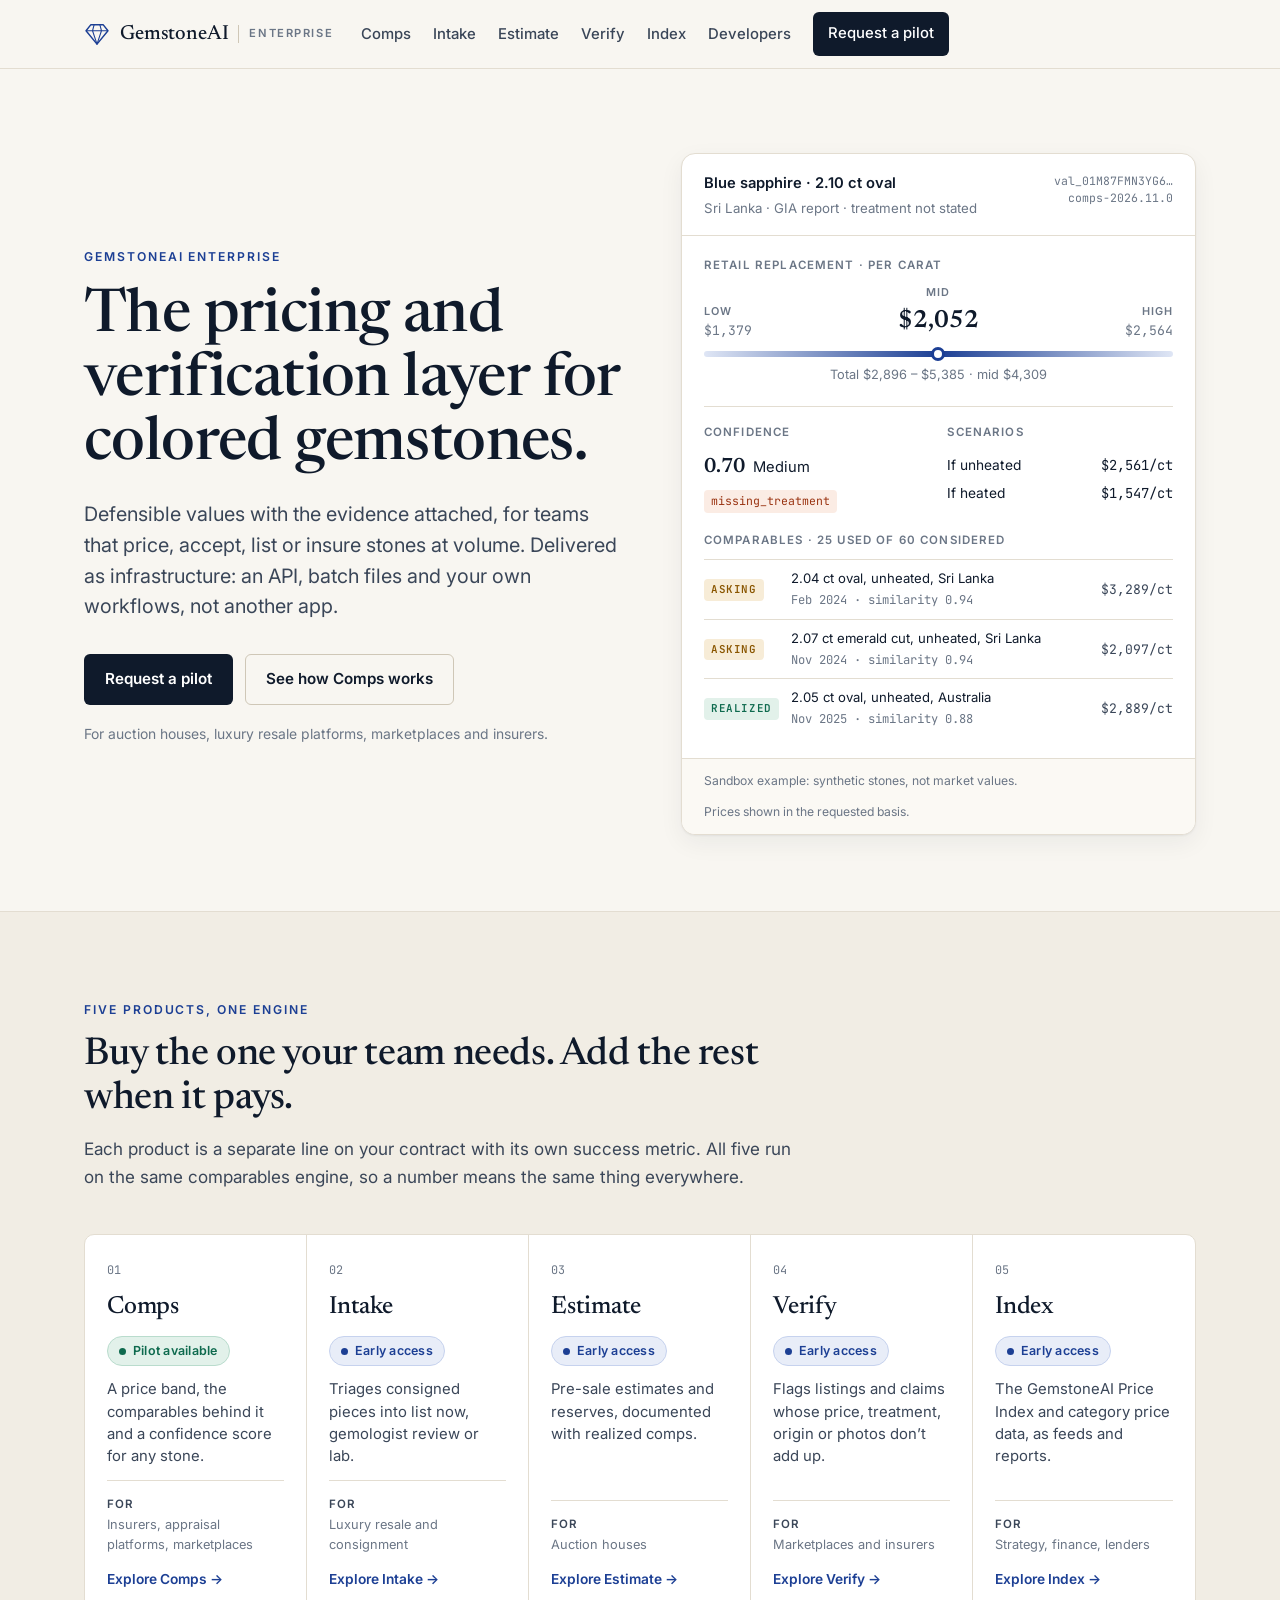
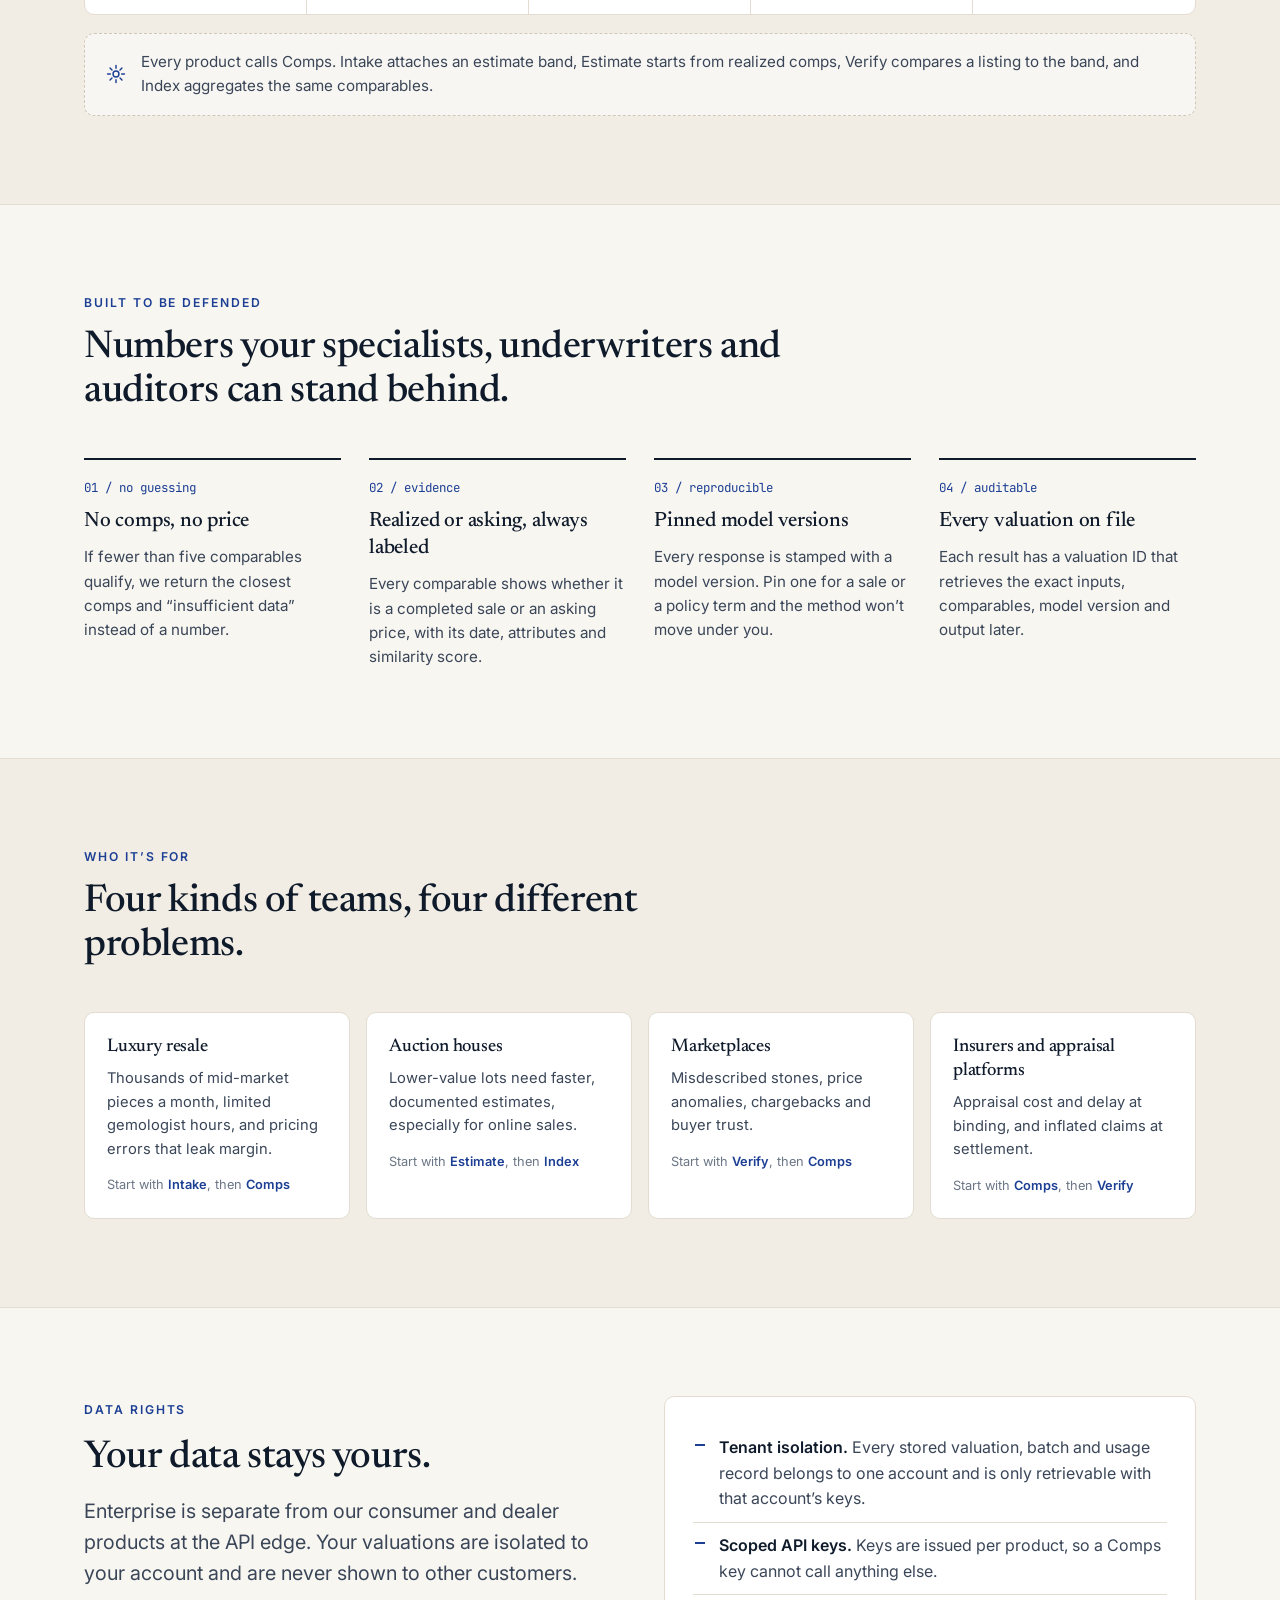
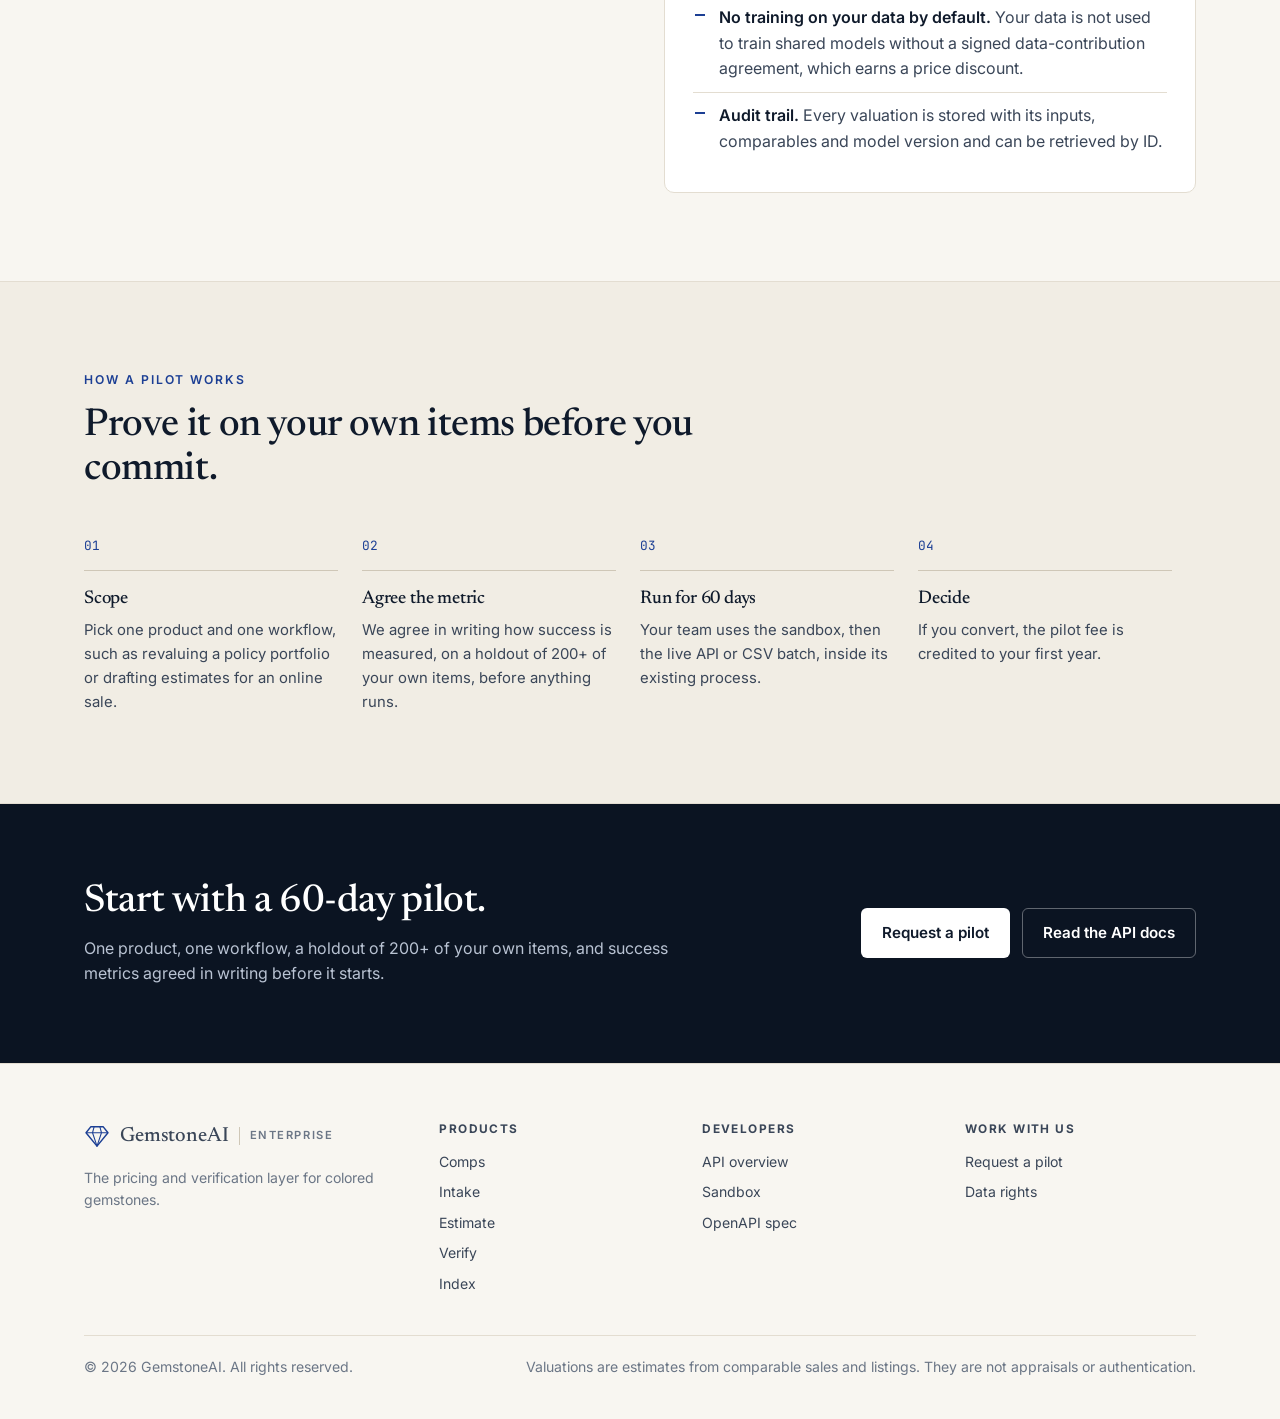
==== website/enterprise/index.html @ e0fe5152 "website: GemstoneAI Enterprise pages for all five products Static pages (no build step): suite overv" ====
<!doctype html>
<html lang="en">
<head>
<meta charset="utf-8">
<meta name="viewport" content="width=device-width, initial-scale=1">
<title>GemstoneAI Enterprise</title>
<meta name="description" content="The pricing and verification layer for colored gemstones: valuation, intake triage, auction estimates, listing risk and price index data for auction houses, resale platforms, marketplaces and insurers.">
<link rel="preconnect" href="https://fonts.googleapis.com">
<link rel="preconnect" href="https://fonts.gstatic.com" crossorigin>
<link href="https://fonts.googleapis.com/css2?family=Inter:wght@400;500;600;700&family=JetBrains+Mono:wght@400;600&family=Newsreader:ital,opsz,wght@0,6..72,400;0,6..72,500;0,6..72,600;1,6..72,400&display=swap" rel="stylesheet">
<link rel="stylesheet" href="assets/styles.css">
</head>
<body>
<a class="skip-link" href="#main">Skip to content</a>
<header class="nav">
  <div class="container nav-inner">
    <a class="brand" href="index.html" aria-label="GemstoneAI Enterprise home"><svg class="brand-mark" viewBox="0 0 32 32" fill="none" aria-hidden="true"><path d="M8.5 4.5h15l6 7.5L16 28.5 2.5 12z" stroke="#1c3f94" stroke-width="1.8" stroke-linejoin="round"/><path d="M2.5 12h27M12.5 4.5 10.5 12 16 28.5 21.5 12l-2-7.5" stroke="#1c3f94" stroke-width="1.3" stroke-linejoin="round"/></svg><span class="brand-name">GemstoneAI</span><span class="brand-sub">Enterprise</span></a>
    <button class="nav-toggle" type="button" aria-expanded="false" aria-controls="nav-links">Menu</button>
    <nav aria-label="Main">
      <ul class="nav-links" id="nav-links">
        <li><a href="comps.html">Comps</a></li>
        <li><a href="intake.html">Intake</a></li>
        <li><a href="estimate.html">Estimate</a></li>
        <li><a href="verify.html">Verify</a></li>
        <li><a href="price-index.html">Index</a></li>
        <li><a href="developers.html">Developers</a></li>
        <li><a class="btn btn-primary btn-small" href="pilot.html">Request a pilot</a></li>
      </ul>
    </nav>
  </div>
</header>
<main id="main">
<section class="hero">
  <div class="container hero-grid">
    <div>
      <span class="eyebrow">GemstoneAI Enterprise</span>
      <h1>The pricing and verification layer for colored gemstones.</h1>
      <p class="lede">Defensible values with the evidence attached, for teams that price, accept, list or insure stones at volume. Delivered as infrastructure: an API, batch files and your own workflows, not another app.</p>
      <div class="hero-actions">
        <a class="btn btn-primary" href="pilot.html">Request a pilot</a>
        <a class="btn btn-secondary" href="comps.html">See how Comps works</a>
      </div>
      <p class="hero-note">For auction houses, luxury resale platforms, marketplaces and insurers.</p>
    </div>
    <figure class="vcard" aria-label="Example Comps valuation">
  <div class="vcard-head">
    <div class="vcard-stone">Blue sapphire &middot; 2.10&nbsp;ct oval<span>Sri Lanka &middot; GIA report &middot; treatment not stated</span></div>
    <div class="vcard-id">val_01M87FMN3YG6&hellip;<br>comps-2026.11.0</div>
  </div>
  <div class="vcard-body">
    <div class="band">
      <div class="vcard-label">Retail replacement &middot; per carat</div>
      <div class="band-values">
        <div><small>Low</small>$1,379</div>
        <div><small>Mid</small>$2,052</div>
        <div><small>High</small>$2,564</div>
      </div>
      <div class="band-track" aria-hidden="true"></div>
      <div class="band-sub">Total $2,896 &ndash; $5,385 &middot; mid $4,309</div>
    </div>
    <div class="vrow">
      <div>
        <div class="vcard-label">Confidence</div>
        <div class="confidence"><b>0.70</b><span>Medium</span></div>
        <span class="reason">missing_treatment</span>
      </div>
      <div>
        <div class="vcard-label">Scenarios</div>
        <div class="scen"><span>If unheated</span><span>$2,561/ct</span></div>
        <div class="scen"><span>If heated</span><span>$1,547/ct</span></div>
      </div>
    </div>
    <div style="margin-top:18px">
      <div class="vcard-label">Comparables &middot; 25 used of 60 considered</div>
      <table class="comps-table">
        <tr><td><span class="tag tag-asking">Asking</span></td><td>2.04&nbsp;ct oval, unheated, Sri Lanka<br><span class="sim">Feb 2024 &middot; similarity 0.94</span></td><td>$3,289/ct</td></tr>
        <tr><td><span class="tag tag-asking">Asking</span></td><td>2.07&nbsp;ct emerald cut, unheated, Sri Lanka<br><span class="sim">Nov 2024 &middot; similarity 0.94</span></td><td>$2,097/ct</td></tr>
        <tr><td><span class="tag tag-realized">Realized</span></td><td>2.05&nbsp;ct oval, unheated, Australia<br><span class="sim">Nov 2025 &middot; similarity 0.88</span></td><td>$2,889/ct</td></tr>
      </table>
    </div>
  </div>
  <figcaption class="vcard-foot"><span>Sandbox example: synthetic stones, not market values.</span><span>Prices shown in the requested basis.</span></figcaption>
</figure>
  </div>
</section>

<section class="section-alt">
  <div class="container">
    <div class="section-head">
      <span class="eyebrow">Five products, one engine</span>
      <h2>Buy the one your team needs. Add the rest when it pays.</h2>
      <p>Each product is a separate line on your contract with its own success metric. All five run on the same comparables engine, so a number means the same thing everywhere.</p>
    </div>
    <div class="products">
      <a class="product" href="comps.html"><span class="num">01</span><h3>Comps</h3><span class="pill pill-live">Pilot available</span><p>A price band, the comparables behind it and a confidence score for any stone.</p><span class="buyer"><strong>For</strong>Insurers, appraisal platforms, marketplaces</span><span class="more">Explore Comps &rarr;</span></a>
      <a class="product" href="intake.html"><span class="num">02</span><h3>Intake</h3><span class="pill pill-early">Early access</span><p>Triages consigned pieces into list now, gemologist review or lab.</p><span class="buyer"><strong>For</strong>Luxury resale and consignment</span><span class="more">Explore Intake &rarr;</span></a>
      <a class="product" href="estimate.html"><span class="num">03</span><h3>Estimate</h3><span class="pill pill-early">Early access</span><p>Pre-sale estimates and reserves, documented with realized comps.</p><span class="buyer"><strong>For</strong>Auction houses</span><span class="more">Explore Estimate &rarr;</span></a>
      <a class="product" href="verify.html"><span class="num">04</span><h3>Verify</h3><span class="pill pill-early">Early access</span><p>Flags listings and claims whose price, treatment, origin or photos don&rsquo;t add up.</p><span class="buyer"><strong>For</strong>Marketplaces and insurers</span><span class="more">Explore Verify &rarr;</span></a>
      <a class="product" href="price-index.html"><span class="num">05</span><h3>Index</h3><span class="pill pill-early">Early access</span><p>The GemstoneAI Price Index and category price data, as feeds and reports.</p><span class="buyer"><strong>For</strong>Strategy, finance, lenders</span><span class="more">Explore Index &rarr;</span></a>
    </div>
    <div class="engine-note"><svg viewBox="0 0 24 24" fill="none" aria-hidden="true"><circle cx="12" cy="12" r="3.2" stroke="currentColor" stroke-width="1.6"/><path d="M12 2.8v3M12 18.2v3M2.8 12h3M18.2 12h3M5.5 5.5l2.1 2.1M16.4 16.4l2.1 2.1M5.5 18.5l2.1-2.1M16.4 7.6l2.1-2.1" stroke="currentColor" stroke-width="1.6" stroke-linecap="round"/></svg><span>Every product calls Comps. Intake attaches an estimate band, Estimate starts from realized comps, Verify compares a listing to the band, and Index aggregates the same comparables.</span></div>
  </div>
</section>

<section>
  <div class="container">
    <div class="section-head">
      <span class="eyebrow">Built to be defended</span>
      <h2>Numbers your specialists, underwriters and auditors can stand behind.</h2>
    </div>
    <div class="principles">
      <div class="principle"><span class="k">01 / no guessing</span><h3>No comps, no price</h3><p>If fewer than five comparables qualify, we return the closest comps and &ldquo;insufficient data&rdquo; instead of a number.</p></div>
      <div class="principle"><span class="k">02 / evidence</span><h3>Realized or asking, always labeled</h3><p>Every comparable shows whether it is a completed sale or an asking price, with its date, attributes and similarity score.</p></div>
      <div class="principle"><span class="k">03 / reproducible</span><h3>Pinned model versions</h3><p>Every response is stamped with a model version. Pin one for a sale or a policy term and the method won&rsquo;t move under you.</p></div>
      <div class="principle"><span class="k">04 / auditable</span><h3>Every valuation on file</h3><p>Each result has a valuation ID that retrieves the exact inputs, comparables, model version and output later.</p></div>
    </div>
  </div>
</section>

<section class="section-alt">
  <div class="container">
    <div class="section-head">
      <span class="eyebrow">Who it&rsquo;s for</span>
      <h2>Four kinds of teams, four different problems.</h2>
    </div>
    <div class="segments">
      <div class="segment"><h3>Luxury resale</h3><p>Thousands of mid-market pieces a month, limited gemologist hours, and pricing errors that leak margin.</p><p class="lead">Start with <a href="intake.html">Intake</a>, then <a href="comps.html">Comps</a></p></div>
      <div class="segment"><h3>Auction houses</h3><p>Lower-value lots need faster, documented estimates, especially for online sales.</p><p class="lead">Start with <a href="estimate.html">Estimate</a>, then <a href="price-index.html">Index</a></p></div>
      <div class="segment"><h3>Marketplaces</h3><p>Misdescribed stones, price anomalies, chargebacks and buyer trust.</p><p class="lead">Start with <a href="verify.html">Verify</a>, then <a href="comps.html">Comps</a></p></div>
      <div class="segment"><h3>Insurers and appraisal platforms</h3><p>Appraisal cost and delay at binding, and inflated claims at settlement.</p><p class="lead">Start with <a href="comps.html">Comps</a>, then <a href="verify.html">Verify</a></p></div>
    </div>
  </div>
</section>

<section id="data-rights">
  <div class="container split">
    <div>
      <span class="eyebrow">Data rights</span>
      <h2 style="margin-top:14px">Your data stays yours.</h2>
      <p class="lede" style="margin-top:16px">Enterprise is separate from our consumer and dealer products at the API edge. Your valuations are isolated to your account and are never shown to other customers.</p>
    </div>
    <div class="panel">
      <ul class="list"><li><strong>Tenant isolation.</strong> Every stored valuation, batch and usage record belongs to one account and is only retrievable with that account&rsquo;s keys.</li><li><strong>Scoped API keys.</strong> Keys are issued per product, so a Comps key cannot call anything else.</li><li><strong>No training on your data by default.</strong> Your data is not used to train shared models without a signed data-contribution agreement, which earns a price discount.</li><li><strong>Audit trail.</strong> Every valuation is stored with its inputs, comparables and model version and can be retrieved by ID.</li></ul>
    </div>
  </div>
</section>

<section class="section-alt">
  <div class="container">
    <div class="section-head">
      <span class="eyebrow">How a pilot works</span>
      <h2>Prove it on your own items before you commit.</h2>
    </div>
    <div class="steps">
      <div class="step"><h3>Scope</h3><p>Pick one product and one workflow, such as revaluing a policy portfolio or drafting estimates for an online sale.</p></div>
      <div class="step"><h3>Agree the metric</h3><p>We agree in writing how success is measured, on a holdout of 200+ of your own items, before anything runs.</p></div>
      <div class="step"><h3>Run for 60 days</h3><p>Your team uses the sandbox, then the live API or CSV batch, inside its existing process.</p></div>
      <div class="step"><h3>Decide</h3><p>If you convert, the pilot fee is credited to your first year.</p></div>
    </div>
  </div>
</section>

<section class="cta-band">
  <div class="container cta-inner">
    <div>
      <h2>Start with a 60-day pilot.</h2>
      <p>One product, one workflow, a holdout of 200+ of your own items, and success metrics agreed in writing before it starts.</p>
    </div>
    <div class="cta-actions">
      <a class="btn btn-light" href="pilot.html">Request a pilot</a>
      <a class="btn btn-ghost-light" href="developers.html">Read the API docs</a>
    </div>
  </div>
</section>
</main>
<footer class="footer">
  <div class="container">
    <div class="footer-grid">
      <div>
        <a class="brand" href="index.html"><svg class="brand-mark" viewBox="0 0 32 32" fill="none" aria-hidden="true"><path d="M8.5 4.5h15l6 7.5L16 28.5 2.5 12z" stroke="#1c3f94" stroke-width="1.8" stroke-linejoin="round"/><path d="M2.5 12h27M12.5 4.5 10.5 12 16 28.5 21.5 12l-2-7.5" stroke="#1c3f94" stroke-width="1.3" stroke-linejoin="round"/></svg><span class="brand-name">GemstoneAI</span><span class="brand-sub">Enterprise</span></a>
        <p style="margin-top:14px;max-width:320px">The pricing and verification layer for colored gemstones.</p>
      </div>
      <div>
        <h4>Products</h4>
        <ul>
          <li><a href="comps.html">Comps</a></li>
          <li><a href="intake.html">Intake</a></li>
          <li><a href="estimate.html">Estimate</a></li>
          <li><a href="verify.html">Verify</a></li>
          <li><a href="price-index.html">Index</a></li>
        </ul>
      </div>
      <div>
        <h4>Developers</h4>
        <ul>
          <li><a href="developers.html">API overview</a></li>
          <li><a href="developers.html#sandbox">Sandbox</a></li>
          <li><a href="openapi.json">OpenAPI spec</a></li>
        </ul>
      </div>
      <div>
        <h4>Work with us</h4>
        <ul>
          <li><a href="pilot.html">Request a pilot</a></li>
          <li><a href="index.html#data-rights">Data rights</a></li>
        </ul>
      </div>
    </div>
    <div class="footer-base">
      <span>&copy; 2026 GemstoneAI. All rights reserved.</span>
      <span>Valuations are estimates from comparable sales and listings. They are not appraisals or authentication.</span>
    </div>
  </div>
</footer>
<script src="assets/site.js"></script>
</body>
</html>
---- website/enterprise/assets/styles.css ----
/* GemstoneAI Enterprise — site styles */

:root {
  --ink: #0f1a2b;
  --ink-2: #3a4658;
  --ink-3: #6b7686;
  --paper: #f8f6f1;
  --paper-2: #f1ede4;
  --card: #ffffff;
  --line: #e3ddd1;
  --line-strong: #cfc7b7;
  --accent: #1c3f94;
  --accent-hover: #2a52b8;
  --accent-soft: #e8edf8;
  --realized: #0e6a4e;
  --realized-bg: #e2f1ea;
  --asking: #8a5600;
  --asking-bg: #f7ecd7;
  --warn: #9a3412;
  --night: #0b1422;
  --night-2: #152238;
  --radius: 10px;
  --radius-sm: 6px;
  --shadow: 0 1px 2px rgba(15, 26, 43, 0.05), 0 8px 24px rgba(15, 26, 43, 0.06);
  --serif: "Newsreader", "Iowan Old Style", Georgia, serif;
  --sans: "Inter", system-ui, -apple-system, "Segoe UI", sans-serif;
  --mono: "JetBrains Mono", ui-monospace, "SFMono-Regular", Menlo, monospace;
  --container: 1160px;
  --gutter: 24px;
}

*, *::before, *::after { box-sizing: border-box; }

html { -webkit-text-size-adjust: 100%; scroll-behavior: smooth; }

body {
  margin: 0;
  background: var(--paper);
  color: var(--ink);
  font-family: var(--sans);
  font-size: 16px;
  line-height: 1.6;
  -webkit-font-smoothing: antialiased;
}

img, svg { max-width: 100%; display: block; }
a { color: var(--accent); text-decoration: none; }
a:hover { color: var(--accent-hover); }
:focus-visible { outline: 2px solid var(--accent); outline-offset: 3px; border-radius: 4px; }

h1, h2, h3 { font-family: var(--serif); font-weight: 500; letter-spacing: -0.01em; margin: 0; color: var(--ink); }
h1 { font-size: clamp(2.3rem, 5vw, 3.75rem); line-height: 1.06; }
h2 { font-size: clamp(1.7rem, 3.2vw, 2.4rem); line-height: 1.15; }
h3 { font-size: 1.3rem; line-height: 1.3; }
p { margin: 0; }

.container { max-width: var(--container); margin: 0 auto; padding: 0 var(--gutter); }

.skip-link { position: absolute; left: -999px; top: 8px; background: var(--card); padding: 8px 12px; z-index: 100; }
.skip-link:focus { left: 8px; }

/* ── Nav ─────────────────────────────────────────────────────────────── */

.nav { position: sticky; top: 0; z-index: 50; background: rgba(248, 246, 241, 0.92); backdrop-filter: saturate(140%) blur(10px); border-bottom: 1px solid var(--line); }
.nav-inner { display: flex; align-items: center; gap: 28px; height: 68px; }
.brand { display: flex; align-items: center; gap: 10px; color: var(--ink); font-weight: 600; letter-spacing: -0.01em; white-space: nowrap; }
.brand:hover { color: var(--ink); }
.brand-mark { width: 26px; height: 26px; }
.brand-name { font-family: var(--serif); font-size: 1.28rem; font-weight: 500; }
.brand-sub { font-family: var(--sans); font-size: 0.7rem; font-weight: 600; letter-spacing: 0.14em; text-transform: uppercase; color: var(--ink-3); border-left: 1px solid var(--line-strong); padding-left: 10px; }
.nav-links { display: flex; align-items: center; gap: 22px; margin-left: auto; list-style: none; padding: 0; margin-top: 0; margin-bottom: 0; }
.nav-links a { color: var(--ink-2); font-size: 0.93rem; font-weight: 500; }
.nav-links a:hover, .nav-links a[aria-current="page"] { color: var(--ink); }
.nav-links a[aria-current="page"] { box-shadow: inset 0 -2px 0 var(--accent); padding-bottom: 4px; }
.nav-links a.btn-primary, .nav-links a.btn-primary:hover { color: #fff; }
.nav-toggle { display: none; margin-left: auto; background: none; border: 1px solid var(--line-strong); border-radius: var(--radius-sm); padding: 8px 10px; color: var(--ink); font: inherit; font-size: 0.9rem; cursor: pointer; }

/* ── Buttons, pills ──────────────────────────────────────────────────── */

.btn { display: inline-flex; align-items: center; justify-content: center; gap: 8px; padding: 12px 20px; border-radius: var(--radius-sm); font-weight: 600; font-size: 0.95rem; border: 1px solid transparent; transition: background 0.15s, border-color 0.15s, color 0.15s; white-space: nowrap; cursor: pointer; font-family: var(--sans); }
.btn-primary { background: var(--ink); color: #fff; }
.btn-primary:hover { background: var(--accent); color: #fff; }
.btn-secondary { background: transparent; color: var(--ink); border-color: var(--line-strong); }
.btn-secondary:hover { border-color: var(--ink); color: var(--ink); }
.btn-small { padding: 9px 14px; font-size: 0.88rem; }
.btn-light { background: #fff; color: var(--ink); }
.btn-light:hover { background: var(--accent-soft); color: var(--ink); }
.btn-ghost-light { color: #fff; border-color: rgba(255,255,255,0.35); background: transparent; }
.btn-ghost-light:hover { border-color: #fff; color: #fff; }

.eyebrow { font-size: 0.76rem; font-weight: 600; letter-spacing: 0.16em; text-transform: uppercase; color: var(--accent); }
.eyebrow .num { color: var(--ink-3); margin-right: 8px; }

.pill { display: inline-flex; align-items: center; gap: 7px; padding: 4px 11px; border-radius: 999px; font-size: 0.78rem; font-weight: 600; letter-spacing: 0.02em; border: 1px solid var(--line-strong); color: var(--ink-2); background: var(--card); }
.pill::before { content: ""; width: 7px; height: 7px; border-radius: 50%; background: var(--ink-3); }
.pill-live { color: var(--realized); border-color: #b9dccd; background: var(--realized-bg); }
.pill-live::before { background: var(--realized); }
.pill-early { color: var(--accent); border-color: #c6d2ee; background: var(--accent-soft); }
.pill-early::before { background: var(--accent); }

.tag { display: inline-block; font-family: var(--mono); font-size: 0.68rem; font-weight: 600; letter-spacing: 0.06em; text-transform: uppercase; padding: 2px 7px; border-radius: 4px; }
.tag-realized { color: var(--realized); background: var(--realized-bg); }
.tag-asking { color: var(--asking); background: var(--asking-bg); }

/* ── Sections ────────────────────────────────────────────────────────── */

section { padding: 88px 0; }
.section-tight { padding: 64px 0; }
.section-alt { background: var(--paper-2); border-top: 1px solid var(--line); border-bottom: 1px solid var(--line); }
.section-head { max-width: 720px; margin-bottom: 44px; }
.section-head .eyebrow { margin-bottom: 14px; display: block; }
.section-head p { margin-top: 14px; color: var(--ink-2); font-size: 1.07rem; }

.lede { font-size: clamp(1.08rem, 1.6vw, 1.24rem); color: var(--ink-2); line-height: 1.55; }

/* ── Hero ────────────────────────────────────────────────────────────── */

.hero { padding: 84px 0 76px; }
.hero-grid { display: grid; grid-template-columns: minmax(0, 1.05fr) minmax(0, 1fr); gap: 56px; align-items: center; }
.hero h1 { margin: 18px 0 22px; }
.hero .lede { max-width: 560px; }
.hero-actions { display: flex; flex-wrap: wrap; gap: 12px; margin-top: 32px; }
.hero-note { margin-top: 18px; font-size: 0.87rem; color: var(--ink-3); }
.hero-product { padding: 72px 0 56px; border-bottom: 1px solid var(--line); }
.hero-product .meta { display: flex; flex-wrap: wrap; align-items: center; gap: 14px; }
.hero-product h1 { max-width: 880px; font-size: clamp(2.1rem, 4.4vw, 3.3rem); }
.hero-product .lede { max-width: 720px; }

/* ── Product grid ────────────────────────────────────────────────────── */

.products { display: grid; grid-template-columns: repeat(5, minmax(0, 1fr)); gap: 0; border: 1px solid var(--line); border-radius: var(--radius); background: var(--card); overflow: hidden; }
.product { display: flex; flex-direction: column; gap: 12px; padding: 26px 22px 24px; border-right: 1px solid var(--line); color: var(--ink); transition: background 0.15s; min-width: 0; }
.product:last-child { border-right: 0; }
.product:hover { background: #fcfbf8; color: var(--ink); }
.product .num { font-family: var(--mono); font-size: 0.74rem; color: var(--ink-3); }
.product h3 { font-size: 1.55rem; }
.product .pill { align-self: flex-start; }
.product p { color: var(--ink-2); font-size: 0.93rem; line-height: 1.5; }
.product .buyer { margin-top: auto; padding-top: 14px; border-top: 1px solid var(--line); font-size: 0.8rem; color: var(--ink-3); }
.product .buyer strong { display: block; color: var(--ink-2); font-weight: 600; margin-bottom: 2px; font-size: 0.72rem; letter-spacing: 0.08em; text-transform: uppercase; }
.product .more { font-size: 0.86rem; font-weight: 600; color: var(--accent); }

.engine-note { display: flex; align-items: center; gap: 14px; margin-top: 18px; padding: 16px 20px; border: 1px dashed var(--line-strong); border-radius: var(--radius); color: var(--ink-2); font-size: 0.95rem; background: rgba(255,255,255,0.5); }
.engine-note svg { flex: none; width: 22px; height: 22px; color: var(--accent); }

/* ── Principles ──────────────────────────────────────────────────────── */

.principles { display: grid; grid-template-columns: repeat(4, minmax(0, 1fr)); gap: 28px; }
.principle { border-top: 2px solid var(--ink); padding-top: 18px; }
.principle .k { font-family: var(--mono); font-size: 0.78rem; color: var(--accent); margin-bottom: 10px; display: block; }
.principle h3 { margin-bottom: 10px; }
.principle p { color: var(--ink-2); font-size: 0.95rem; }

/* ── Valuation card (sample output) ──────────────────────────────────── */

.vcard { margin: 0; background: var(--card); border: 1px solid var(--line); border-radius: 14px; box-shadow: var(--shadow); overflow: hidden; font-size: 0.92rem; }
.vcard-head { display: flex; justify-content: space-between; align-items: flex-start; gap: 16px; padding: 18px 22px 16px; border-bottom: 1px solid var(--line); }
.vcard-stone { font-weight: 600; }
.vcard-stone span { display: block; font-weight: 400; color: var(--ink-3); font-size: 0.83rem; margin-top: 2px; }
.vcard-id { font-family: var(--mono); font-size: 0.72rem; color: var(--ink-3); text-align: right; line-height: 1.5; }
.vcard-body { padding: 20px 22px; }
.vcard-label { font-size: 0.72rem; font-weight: 600; letter-spacing: 0.1em; text-transform: uppercase; color: var(--ink-3); margin-bottom: 10px; }
.band { margin-bottom: 20px; }
.band-values { display: grid; grid-template-columns: repeat(3, 1fr); align-items: end; }
.band-values div { font-family: var(--mono); font-size: 0.82rem; color: var(--ink-3); }
.band-values div:nth-child(2) { text-align: center; color: var(--ink); font-size: 1.55rem; font-weight: 600; font-family: var(--serif); }
.band-values div:nth-child(3) { text-align: right; }
.band-values small { display: block; font-family: var(--sans); font-size: 0.68rem; letter-spacing: 0.1em; text-transform: uppercase; color: var(--ink-3); font-weight: 600; }
.band-track { position: relative; height: 6px; border-radius: 3px; background: linear-gradient(90deg, #dfe6f5, var(--accent) 50%, #dfe6f5); margin-top: 10px; }
.band-track::after { content: ""; position: absolute; left: 50%; top: 50%; width: 14px; height: 14px; border-radius: 50%; background: #fff; border: 3px solid var(--accent); transform: translate(-50%, -50%); }
.band-sub { margin-top: 8px; font-size: 0.8rem; color: var(--ink-3); text-align: center; }
.vrow { display: grid; grid-template-columns: 1fr 1fr; gap: 18px; padding-top: 16px; border-top: 1px solid var(--line); }
.confidence { display: flex; align-items: baseline; gap: 8px; }
.confidence b { font-family: var(--serif); font-size: 1.3rem; font-weight: 600; }
.reason { display: inline-block; margin-top: 6px; font-family: var(--mono); font-size: 0.72rem; color: var(--warn); background: #fbece4; padding: 2px 7px; border-radius: 4px; }
.scen { display: flex; justify-content: space-between; font-size: 0.86rem; padding: 3px 0; }
.scen span:last-child { font-family: var(--mono); }
.comps-table { width: 100%; border-collapse: collapse; margin-top: 4px; font-size: 0.82rem; }
.comps-table td { padding: 8px 0; border-top: 1px solid var(--line); vertical-align: middle; }
.comps-table td:first-child { width: 1%; padding-right: 12px; }
.comps-table td:last-child { text-align: right; font-family: var(--mono); color: var(--ink-2); }
.comps-table .sim { font-family: var(--mono); color: var(--ink-3); font-size: 0.76rem; }
.vcard-foot { padding: 12px 22px; background: #fbf9f4; border-top: 1px solid var(--line); font-size: 0.76rem; color: var(--ink-3); display: flex; justify-content: space-between; gap: 12px; flex-wrap: wrap; }

/* ── Content layouts ─────────────────────────────────────────────────── */

.split { display: grid; grid-template-columns: repeat(2, minmax(0, 1fr)); gap: 48px; }
.split-3 { display: grid; grid-template-columns: repeat(3, minmax(0, 1fr)); gap: 32px; }
.panel { background: var(--card); border: 1px solid var(--line); border-radius: var(--radius); padding: 28px; }
.panel h3 { margin-bottom: 14px; }
.panel .eyebrow { display: block; margin-bottom: 10px; }

.list { list-style: none; padding: 0; margin: 0; }
.list li { position: relative; padding: 10px 0 10px 26px; border-top: 1px solid var(--line); color: var(--ink-2); }
.list li:first-child { border-top: 0; }
.list li::before { content: ""; position: absolute; left: 2px; top: 19px; width: 10px; height: 2px; background: var(--accent); }
.list li strong { color: var(--ink); font-weight: 600; }

.quote { font-family: var(--serif); font-size: clamp(1.45rem, 2.8vw, 2.05rem); line-height: 1.3; font-style: italic; color: var(--ink); max-width: 900px; padding-left: 26px; border-left: 3px solid var(--accent); }
.quote-label { display: block; margin-bottom: 14px; font-family: var(--sans); font-style: normal; }

.route-grid { display: grid; grid-template-columns: repeat(4, minmax(0, 1fr)); gap: 14px; }
.route { border: 1px solid var(--line); border-radius: var(--radius); padding: 18px; background: var(--card); }
.route b { display: block; font-family: var(--serif); font-size: 1.35rem; font-weight: 500; margin-bottom: 6px; }
.route p { font-size: 0.9rem; color: var(--ink-2); }

.metric { display: grid; grid-template-columns: 200px 1fr; gap: 32px; align-items: start; padding: 32px; border-radius: var(--radius); background: var(--card); border: 1px solid var(--line); }
.metric .eyebrow { padding-top: 6px; }
.metric p { font-family: var(--serif); font-size: 1.35rem; line-height: 1.4; }

.steps { display: grid; grid-template-columns: repeat(4, minmax(0, 1fr)); gap: 0; counter-reset: step; }
.step { padding: 0 24px 0 0; position: relative; }
.step::before { counter-increment: step; content: counter(step, decimal-leading-zero); font-family: var(--mono); font-size: 0.8rem; color: var(--accent); display: block; padding-bottom: 14px; margin-bottom: 16px; border-bottom: 1px solid var(--line-strong); }
.step h3 { font-size: 1.15rem; margin-bottom: 8px; }
.step p { font-size: 0.93rem; color: var(--ink-2); }

.segments { display: grid; grid-template-columns: repeat(4, minmax(0, 1fr)); gap: 16px; }
.segment { padding: 22px; border-radius: var(--radius); background: var(--card); border: 1px solid var(--line); }
.segment h3 { font-size: 1.15rem; margin-bottom: 8px; }
.segment p { font-size: 0.92rem; color: var(--ink-2); }
.segment .lead { margin-top: 14px; font-size: 0.8rem; color: var(--ink-3); }
.segment .lead a { font-weight: 600; }

/* ── Code ────────────────────────────────────────────────────────────── */

.code { background: var(--night); color: #d6deeb; border-radius: var(--radius); padding: 20px 22px; overflow-x: auto; font-family: var(--mono); font-size: 0.8rem; line-height: 1.65; margin: 0; }
.code .c { color: #7f8ea3; }
.code .k { color: #9ec1ff; }
.code .s { color: #b5e4a7; }
.code .n { color: #f6c177; }
.code-label { display: flex; justify-content: space-between; font-family: var(--mono); font-size: 0.74rem; color: var(--ink-3); margin-bottom: 8px; }

.table { width: 100%; border-collapse: collapse; background: var(--card); border: 1px solid var(--line); border-radius: var(--radius); overflow: hidden; font-size: 0.92rem; }
.table th, .table td { text-align: left; padding: 13px 16px; border-top: 1px solid var(--line); vertical-align: top; }
.table th { border-top: 0; font-size: 0.74rem; letter-spacing: 0.08em; text-transform: uppercase; color: var(--ink-3); font-weight: 600; background: #fbf9f4; }
.table code { font-family: var(--mono); font-size: 0.82rem; color: var(--ink); }
.table-wrap { overflow-x: auto; }
.nowrap { white-space: nowrap; }
p code, li code { overflow-wrap: anywhere; }
.method { font-family: var(--mono); font-size: 0.72rem; font-weight: 700; padding: 2px 6px; border-radius: 4px; margin-right: 6px; }
.method-post { color: var(--realized); background: var(--realized-bg); }
.method-get { color: var(--accent); background: var(--accent-soft); }

/* ── CTA band ────────────────────────────────────────────────────────── */

.cta-band { background: var(--night); color: #fff; padding: 76px 0; }
.cta-inner { display: flex; justify-content: space-between; align-items: center; gap: 40px; flex-wrap: wrap; }
.cta-band h2 { color: #fff; max-width: 620px; }
.cta-band p { color: #b9c3d3; margin-top: 12px; max-width: 600px; }
.cta-actions { display: flex; gap: 12px; flex-wrap: wrap; }

/* ── Form ────────────────────────────────────────────────────────────── */

.form { display: grid; grid-template-columns: repeat(2, minmax(0, 1fr)); gap: 18px; }
.field { display: flex; flex-direction: column; gap: 7px; }
.field-full { grid-column: 1 / -1; }
.field label, .field legend { font-size: 0.86rem; font-weight: 600; color: var(--ink); }
.field input, .field select, .field textarea { font: inherit; font-size: 0.95rem; padding: 11px 13px; border: 1px solid var(--line-strong); border-radius: var(--radius-sm); background: var(--card); color: var(--ink); width: 100%; }
.field textarea { min-height: 120px; resize: vertical; }
.field input:focus, .field select:focus, .field textarea:focus { outline: 2px solid var(--accent); outline-offset: 0; border-color: var(--accent); }
.checks { display: flex; flex-direction: row; flex-wrap: wrap; gap: 10px; border: 0; padding: 0; margin: 0; min-width: 0; }
.checks legend { width: 100%; padding: 0; }
.checks legend { margin-bottom: 8px; }
.check { display: inline-flex; align-items: center; gap: 8px; padding: 8px 12px; border: 1px solid var(--line-strong); border-radius: 999px; font-size: 0.9rem; background: var(--card); cursor: pointer; }
.field .check input { width: auto; padding: 0; border: 0; margin: 0; accent-color: var(--accent); }
.form-note { font-size: 0.84rem; color: var(--ink-3); }
.form-status { grid-column: 1 / -1; padding: 14px 16px; border-radius: var(--radius-sm); background: var(--realized-bg); color: var(--realized); font-size: 0.92rem; display: none; }
.form-status.show { display: block; }

/* ── Footer ──────────────────────────────────────────────────────────── */

.footer { padding: 56px 0 40px; border-top: 1px solid var(--line); font-size: 0.88rem; color: var(--ink-3); }
.footer-grid { display: grid; grid-template-columns: 1.4fr repeat(3, 1fr); gap: 32px; }
.footer h4 { margin: 0 0 12px; font-size: 0.74rem; letter-spacing: 0.12em; text-transform: uppercase; color: var(--ink-2); }
.footer ul { list-style: none; padding: 0; margin: 0; display: grid; gap: 8px; }
.footer a { color: var(--ink-2); }
.footer a:hover { color: var(--ink); }
.footer-base { margin-top: 40px; padding-top: 20px; border-top: 1px solid var(--line); display: flex; justify-content: space-between; gap: 16px; flex-wrap: wrap; }

/* ── Responsive ──────────────────────────────────────────────────────── */

@media (max-width: 1080px) {
  .products { grid-template-columns: repeat(3, minmax(0, 1fr)); }
  .product { border-bottom: 1px solid var(--line); }
  .product:nth-child(3) { border-right: 0; }
  .product:nth-child(n+4) { border-bottom: 0; }
  .principles, .segments, .steps { grid-template-columns: repeat(2, minmax(0, 1fr)); row-gap: 36px; }
  .route-grid { grid-template-columns: repeat(2, minmax(0, 1fr)); }
}

@media (max-width: 900px) {
  .nav-toggle { display: inline-block; }
  .nav-links { display: none; position: absolute; top: 68px; left: 0; right: 0; flex-direction: column; align-items: stretch; gap: 0; background: var(--paper); border-bottom: 1px solid var(--line); padding: 8px var(--gutter) 16px; }
  .nav-links.open { display: flex; }
  .nav-links li a { display: block; padding: 12px 0; border-top: 1px solid var(--line); }
  .nav-links li:first-child a { border-top: 0; }
  .nav-links a[aria-current="page"] { box-shadow: none; color: var(--accent); }
  .nav-links li a.btn { display: flex; justify-content: center; margin-top: 10px; width: 100%; padding: 12px 16px; border-top: 0; }
  .hero-grid, .split { grid-template-columns: minmax(0, 1fr); gap: 40px; }
  .split-3 { grid-template-columns: minmax(0, 1fr); }
  .footer-grid { grid-template-columns: 1fr 1fr; }
  .metric { grid-template-columns: minmax(0, 1fr); gap: 12px; }
}

@media (max-width: 640px) {
  :root { --gutter: 16px; }
  section { padding: 64px 0; }
  .hero { padding: 52px 0 56px; }
  .brand-sub { display: none; }
  .products { grid-template-columns: minmax(0, 1fr); }
  .product, .product:nth-child(3) { border-right: 0; border-bottom: 1px solid var(--line); }
  .product:last-child { border-bottom: 0; }
  .principles, .segments, .steps, .route-grid { grid-template-columns: minmax(0, 1fr); }
  .form { grid-template-columns: minmax(0, 1fr); }
  .vrow { grid-template-columns: minmax(0, 1fr); }
  .vcard-head { flex-direction: column; gap: 6px; }
  .vcard-id { text-align: left; }
  .vcard-head, .vcard-body, .vcard-foot { padding-left: 18px; padding-right: 18px; }
  .footer-grid { grid-template-columns: minmax(0, 1fr); }
  .hero-actions .btn, .cta-actions .btn { width: 100%; }
  .metric { padding: 24px; }
  .table .nowrap { white-space: normal; }
  .table code { word-break: break-all; }
  .table th, .table td { padding: 11px 12px; }
}

@media (prefers-reduced-motion: reduce) {
  html { scroll-behavior: auto; }
  * { transition: none !important; }
}
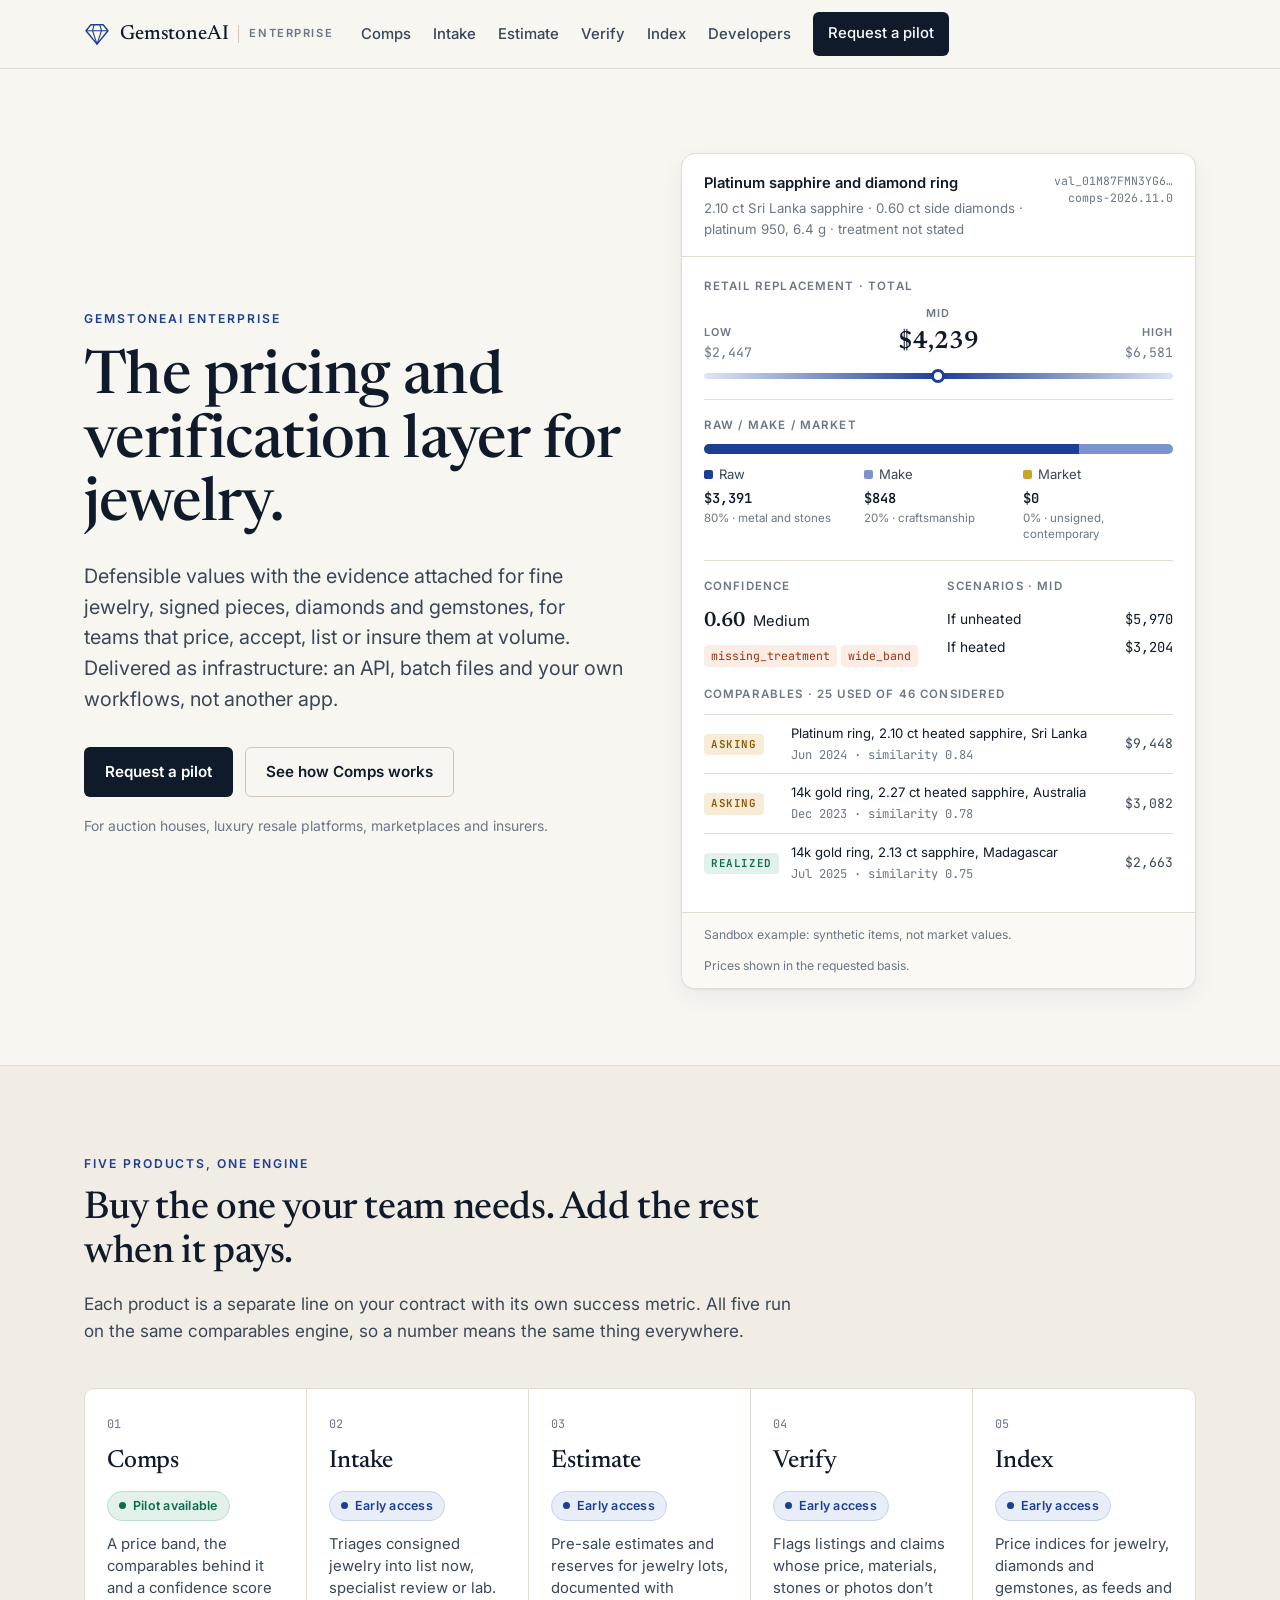
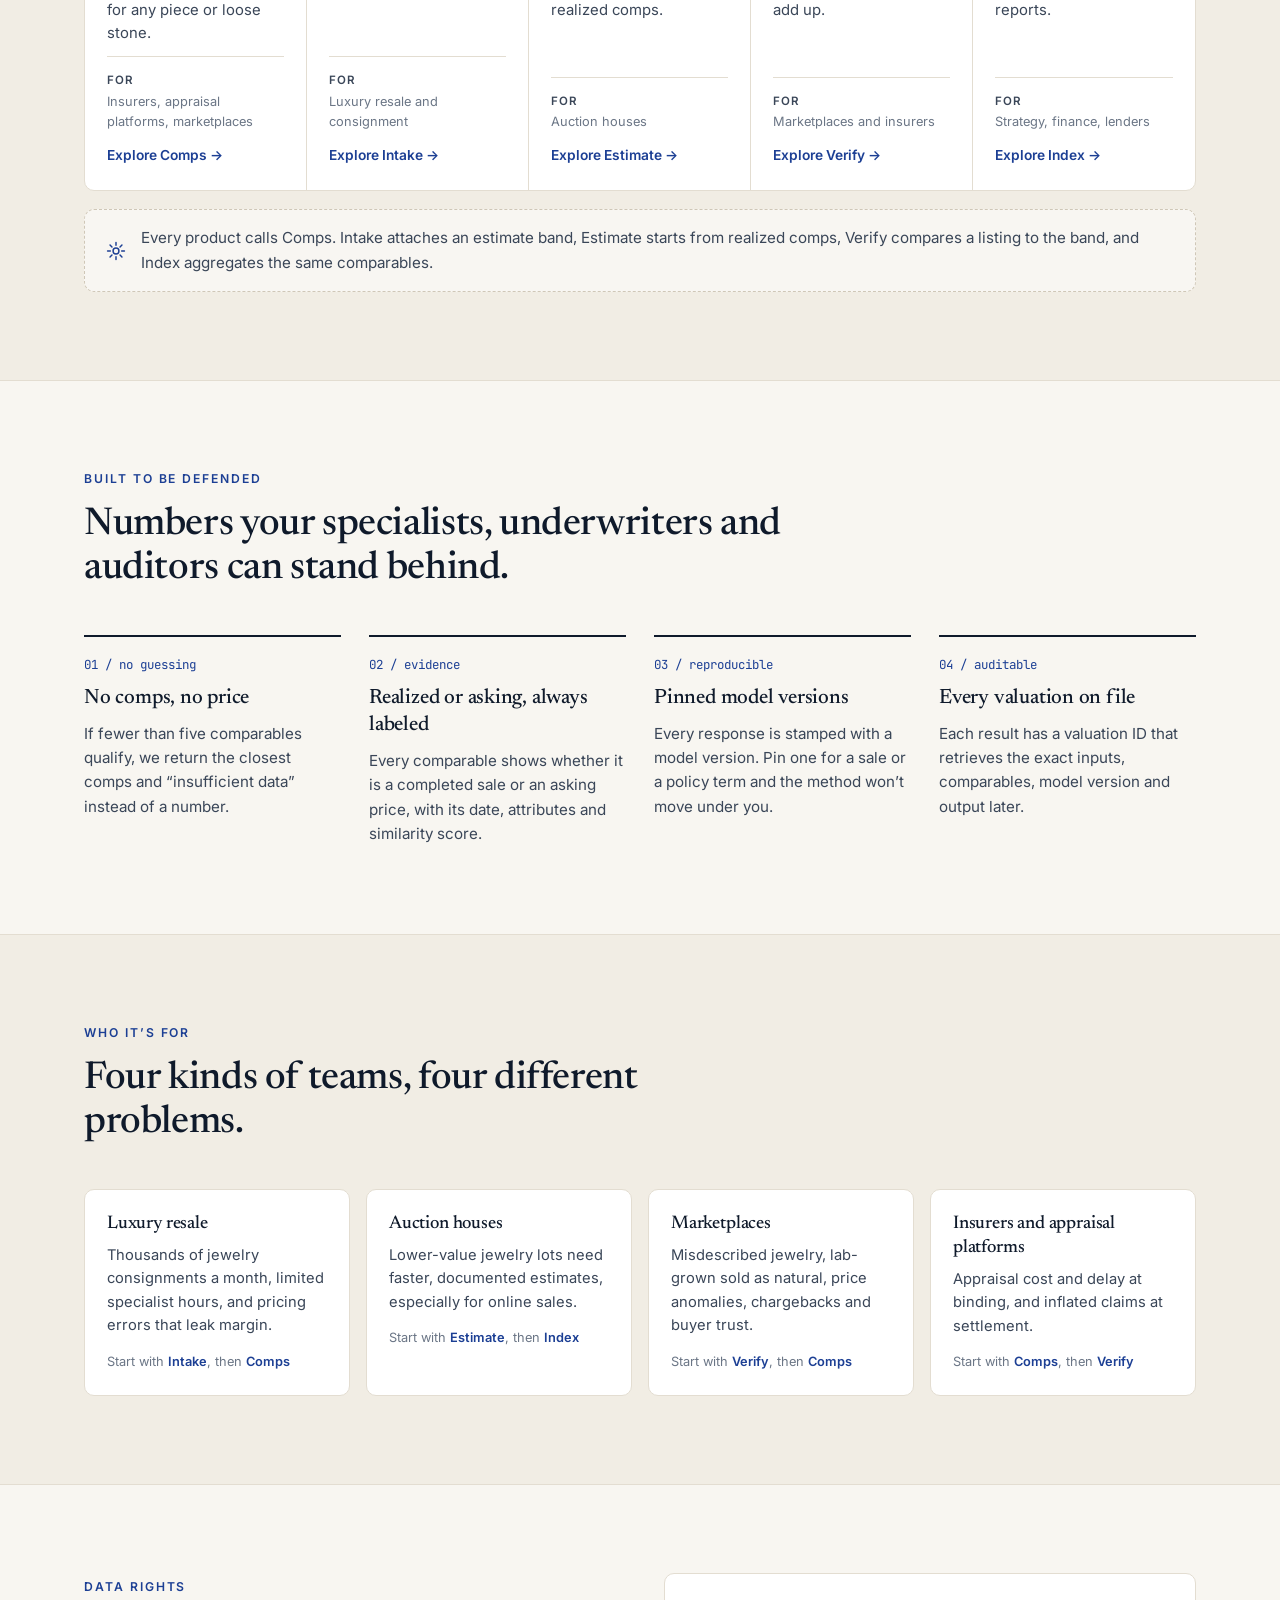
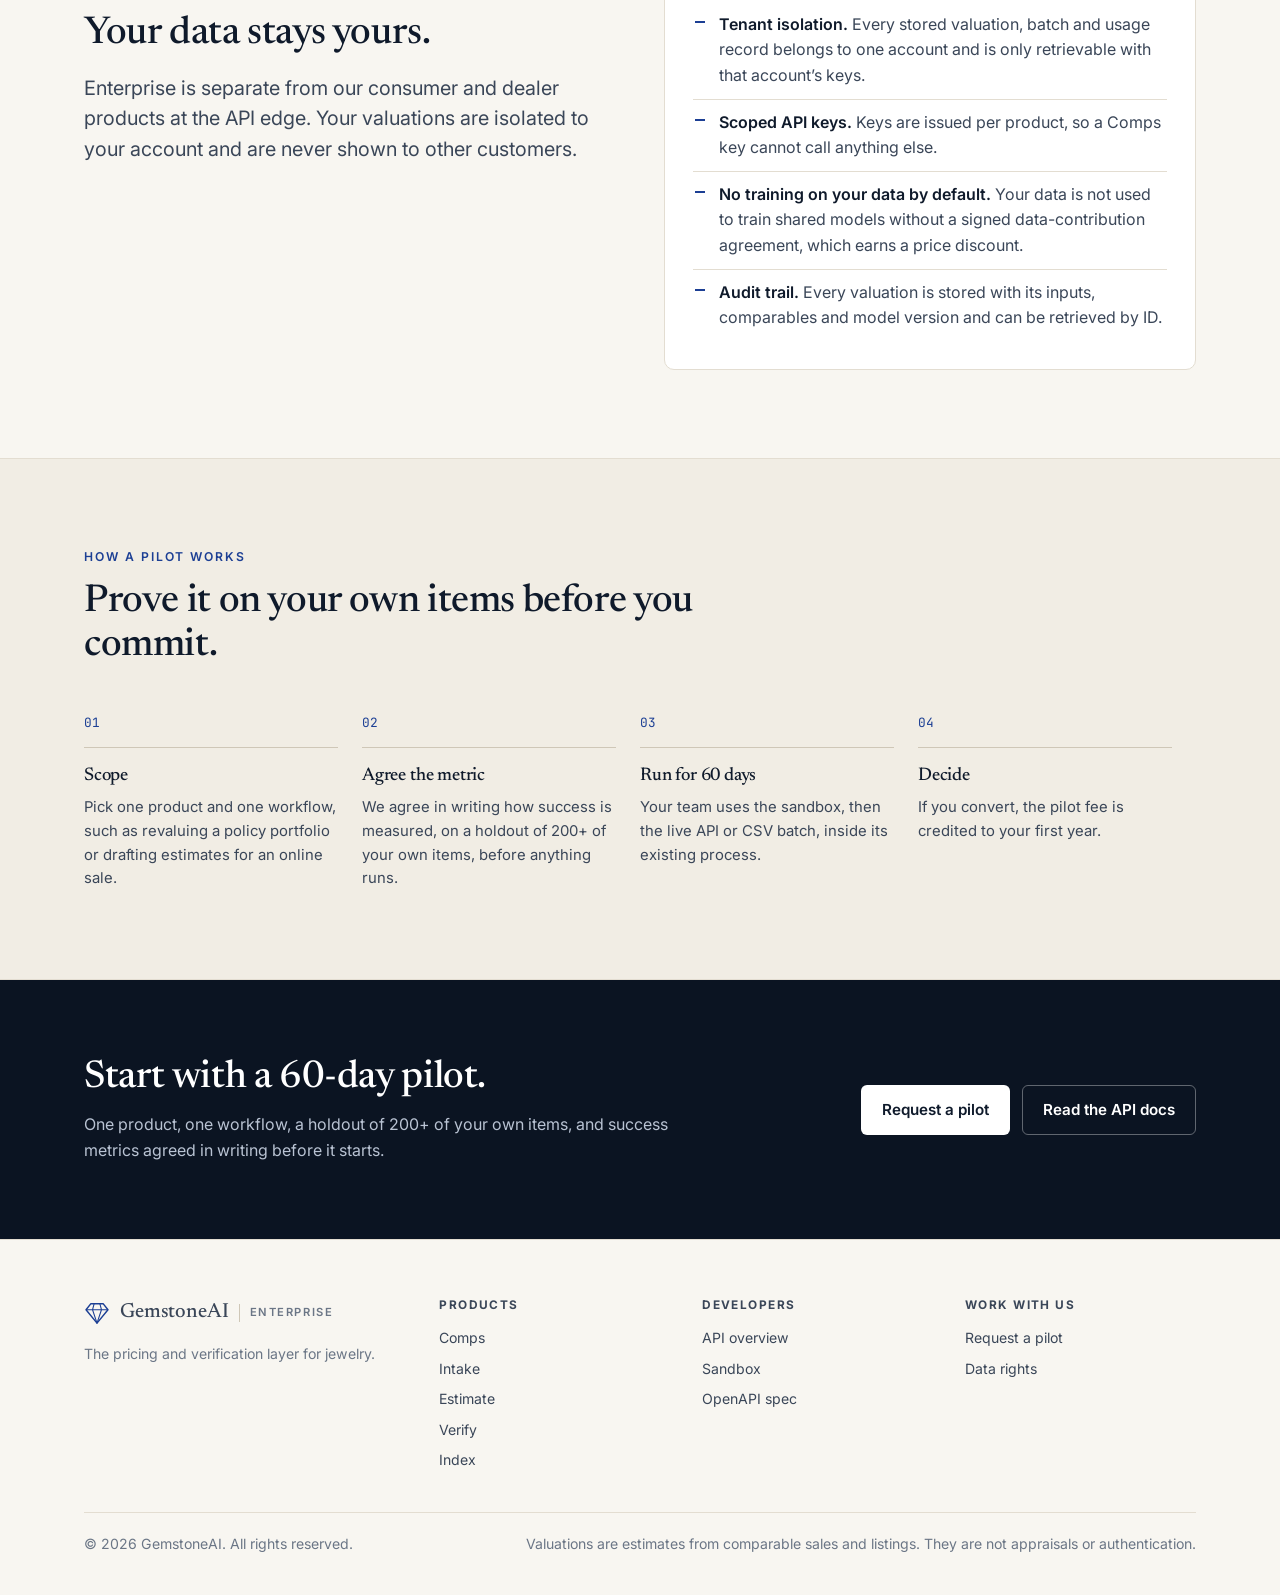
==== commit a6e52166: "website, docs: position GemstoneAI Enterprise for all jewelry The suite is the pricing and verificat" ====
--- a/website/enterprise/index.html
+++ b/website/enterprise/index.html
@@ -4,7 +4,7 @@
 <meta charset="utf-8">
 <meta name="viewport" content="width=device-width, initial-scale=1">
 <title>GemstoneAI Enterprise</title>
-<meta name="description" content="The pricing and verification layer for colored gemstones: valuation, intake triage, auction estimates, listing risk and price index data for auction houses, resale platforms, marketplaces and insurers.">
+<meta name="description" content="The pricing and verification layer for jewelry: valuation, intake triage, auction estimates, listing risk and price index data for fine jewelry, diamonds and gemstones.">
 <link rel="preconnect" href="https://fonts.googleapis.com">
 <link rel="preconnect" href="https://fonts.gstatic.com" crossorigin>
 <link href="https://fonts.googleapis.com/css2?family=Inter:wght@400;500;600;700&family=JetBrains+Mono:wght@400;600&family=Newsreader:ital,opsz,wght@0,6..72,400;0,6..72,500;0,6..72,600;1,6..72,400&display=swap" rel="stylesheet">
@@ -34,52 +34,60 @@
   <div class="container hero-grid">
     <div>
       <span class="eyebrow">GemstoneAI Enterprise</span>
-      <h1>The pricing and verification layer for colored gemstones.</h1>
-      <p class="lede">Defensible values with the evidence attached, for teams that price, accept, list or insure stones at volume. Delivered as infrastructure: an API, batch files and your own workflows, not another app.</p>
+      <h1>The pricing and verification layer for jewelry.</h1>
+      <p class="lede">Defensible values with the evidence attached for fine jewelry, signed pieces, diamonds and gemstones, for teams that price, accept, list or insure them at volume. Delivered as infrastructure: an API, batch files and your own workflows, not another app.</p>
       <div class="hero-actions">
         <a class="btn btn-primary" href="pilot.html">Request a pilot</a>
         <a class="btn btn-secondary" href="comps.html">See how Comps works</a>
       </div>
       <p class="hero-note">For auction houses, luxury resale platforms, marketplaces and insurers.</p>
     </div>
-    <figure class="vcard" aria-label="Example Comps valuation">
+    <figure class="vcard" aria-label="Example Comps valuation of a ring">
   <div class="vcard-head">
-    <div class="vcard-stone">Blue sapphire &middot; 2.10&nbsp;ct oval<span>Sri Lanka &middot; GIA report &middot; treatment not stated</span></div>
+    <div class="vcard-stone">Platinum sapphire and diamond ring<span>2.10&nbsp;ct Sri Lanka sapphire &middot; 0.60&nbsp;ct side diamonds &middot; platinum 950, 6.4&nbsp;g &middot; treatment not stated</span></div>
     <div class="vcard-id">val_01M87FMN3YG6&hellip;<br>comps-2026.11.0</div>
   </div>
   <div class="vcard-body">
     <div class="band">
-      <div class="vcard-label">Retail replacement &middot; per carat</div>
+      <div class="vcard-label">Retail replacement &middot; total</div>
       <div class="band-values">
-        <div><small>Low</small>$1,379</div>
-        <div><small>Mid</small>$2,052</div>
-        <div><small>High</small>$2,564</div>
+        <div><small>Low</small>$2,447</div>
+        <div><small>Mid</small>$4,239</div>
+        <div><small>High</small>$6,581</div>
       </div>
       <div class="band-track" aria-hidden="true"></div>
-      <div class="band-sub">Total $2,896 &ndash; $5,385 &middot; mid $4,309</div>
+    </div>
+    <div class="breakdown" aria-label="Raw, make and market breakdown of the mid value">
+      <div class="vcard-label">Raw / Make / Market</div>
+      <div class="breakdown-bar" aria-hidden="true"><span style="width:80%"></span><span style="width:20%"></span><span style="width:0%"></span></div>
+      <div class="breakdown-legend">
+        <div><i class="sw sw-raw"></i>Raw <b>$3,391</b><small>80% &middot; metal and stones</small></div>
+        <div><i class="sw sw-make"></i>Make <b>$848</b><small>20% &middot; craftsmanship</small></div>
+        <div><i class="sw sw-market"></i>Market <b>$0</b><small>0% &middot; unsigned, contemporary</small></div>
+      </div>
     </div>
     <div class="vrow">
       <div>
         <div class="vcard-label">Confidence</div>
-        <div class="confidence"><b>0.70</b><span>Medium</span></div>
-        <span class="reason">missing_treatment</span>
-      </div>
-      <div>
-        <div class="vcard-label">Scenarios</div>
-        <div class="scen"><span>If unheated</span><span>$2,561/ct</span></div>
-        <div class="scen"><span>If heated</span><span>$1,547/ct</span></div>
+        <div class="confidence"><b>0.60</b><span>Medium</span></div>
+        <span class="reason">missing_treatment</span> <span class="reason">wide_band</span>
+      </div>
+      <div>
+        <div class="vcard-label">Scenarios &middot; mid</div>
+        <div class="scen"><span>If unheated</span><span>$5,970</span></div>
+        <div class="scen"><span>If heated</span><span>$3,204</span></div>
       </div>
     </div>
     <div style="margin-top:18px">
-      <div class="vcard-label">Comparables &middot; 25 used of 60 considered</div>
+      <div class="vcard-label">Comparables &middot; 25 used of 46 considered</div>
       <table class="comps-table">
-        <tr><td><span class="tag tag-asking">Asking</span></td><td>2.04&nbsp;ct oval, unheated, Sri Lanka<br><span class="sim">Feb 2024 &middot; similarity 0.94</span></td><td>$3,289/ct</td></tr>
-        <tr><td><span class="tag tag-asking">Asking</span></td><td>2.07&nbsp;ct emerald cut, unheated, Sri Lanka<br><span class="sim">Nov 2024 &middot; similarity 0.94</span></td><td>$2,097/ct</td></tr>
-        <tr><td><span class="tag tag-realized">Realized</span></td><td>2.05&nbsp;ct oval, unheated, Australia<br><span class="sim">Nov 2025 &middot; similarity 0.88</span></td><td>$2,889/ct</td></tr>
+        <tr><td><span class="tag tag-asking">Asking</span></td><td>Platinum ring, 2.10&nbsp;ct heated sapphire, Sri Lanka<br><span class="sim">Jun 2024 &middot; similarity 0.84</span></td><td>$9,448</td></tr>
+        <tr><td><span class="tag tag-asking">Asking</span></td><td>14k gold ring, 2.27&nbsp;ct heated sapphire, Australia<br><span class="sim">Dec 2023 &middot; similarity 0.78</span></td><td>$3,082</td></tr>
+        <tr><td><span class="tag tag-realized">Realized</span></td><td>14k gold ring, 2.13&nbsp;ct sapphire, Madagascar<br><span class="sim">Jul 2025 &middot; similarity 0.75</span></td><td>$2,663</td></tr>
       </table>
     </div>
   </div>
-  <figcaption class="vcard-foot"><span>Sandbox example: synthetic stones, not market values.</span><span>Prices shown in the requested basis.</span></figcaption>
+  <figcaption class="vcard-foot"><span>Sandbox example: synthetic items, not market values.</span><span>Prices shown in the requested basis.</span></figcaption>
 </figure>
   </div>
 </section>
@@ -92,11 +100,11 @@
       <p>Each product is a separate line on your contract with its own success metric. All five run on the same comparables engine, so a number means the same thing everywhere.</p>
     </div>
     <div class="products">
-      <a class="product" href="comps.html"><span class="num">01</span><h3>Comps</h3><span class="pill pill-live">Pilot available</span><p>A price band, the comparables behind it and a confidence score for any stone.</p><span class="buyer"><strong>For</strong>Insurers, appraisal platforms, marketplaces</span><span class="more">Explore Comps &rarr;</span></a>
-      <a class="product" href="intake.html"><span class="num">02</span><h3>Intake</h3><span class="pill pill-early">Early access</span><p>Triages consigned pieces into list now, gemologist review or lab.</p><span class="buyer"><strong>For</strong>Luxury resale and consignment</span><span class="more">Explore Intake &rarr;</span></a>
-      <a class="product" href="estimate.html"><span class="num">03</span><h3>Estimate</h3><span class="pill pill-early">Early access</span><p>Pre-sale estimates and reserves, documented with realized comps.</p><span class="buyer"><strong>For</strong>Auction houses</span><span class="more">Explore Estimate &rarr;</span></a>
-      <a class="product" href="verify.html"><span class="num">04</span><h3>Verify</h3><span class="pill pill-early">Early access</span><p>Flags listings and claims whose price, treatment, origin or photos don&rsquo;t add up.</p><span class="buyer"><strong>For</strong>Marketplaces and insurers</span><span class="more">Explore Verify &rarr;</span></a>
-      <a class="product" href="price-index.html"><span class="num">05</span><h3>Index</h3><span class="pill pill-early">Early access</span><p>The GemstoneAI Price Index and category price data, as feeds and reports.</p><span class="buyer"><strong>For</strong>Strategy, finance, lenders</span><span class="more">Explore Index &rarr;</span></a>
+      <a class="product" href="comps.html"><span class="num">01</span><h3>Comps</h3><span class="pill pill-live">Pilot available</span><p>A price band, the comparables behind it and a confidence score for any piece or loose stone.</p><span class="buyer"><strong>For</strong>Insurers, appraisal platforms, marketplaces</span><span class="more">Explore Comps &rarr;</span></a>
+      <a class="product" href="intake.html"><span class="num">02</span><h3>Intake</h3><span class="pill pill-early">Early access</span><p>Triages consigned jewelry into list now, specialist review or lab.</p><span class="buyer"><strong>For</strong>Luxury resale and consignment</span><span class="more">Explore Intake &rarr;</span></a>
+      <a class="product" href="estimate.html"><span class="num">03</span><h3>Estimate</h3><span class="pill pill-early">Early access</span><p>Pre-sale estimates and reserves for jewelry lots, documented with realized comps.</p><span class="buyer"><strong>For</strong>Auction houses</span><span class="more">Explore Estimate &rarr;</span></a>
+      <a class="product" href="verify.html"><span class="num">04</span><h3>Verify</h3><span class="pill pill-early">Early access</span><p>Flags listings and claims whose price, materials, stones or photos don&rsquo;t add up.</p><span class="buyer"><strong>For</strong>Marketplaces and insurers</span><span class="more">Explore Verify &rarr;</span></a>
+      <a class="product" href="price-index.html"><span class="num">05</span><h3>Index</h3><span class="pill pill-early">Early access</span><p>Price indices for jewelry, diamonds and gemstones, as feeds and reports.</p><span class="buyer"><strong>For</strong>Strategy, finance, lenders</span><span class="more">Explore Index &rarr;</span></a>
     </div>
     <div class="engine-note"><svg viewBox="0 0 24 24" fill="none" aria-hidden="true"><circle cx="12" cy="12" r="3.2" stroke="currentColor" stroke-width="1.6"/><path d="M12 2.8v3M12 18.2v3M2.8 12h3M18.2 12h3M5.5 5.5l2.1 2.1M16.4 16.4l2.1 2.1M5.5 18.5l2.1-2.1M16.4 7.6l2.1-2.1" stroke="currentColor" stroke-width="1.6" stroke-linecap="round"/></svg><span>Every product calls Comps. Intake attaches an estimate band, Estimate starts from realized comps, Verify compares a listing to the band, and Index aggregates the same comparables.</span></div>
   </div>
@@ -124,9 +132,9 @@
       <h2>Four kinds of teams, four different problems.</h2>
     </div>
     <div class="segments">
-      <div class="segment"><h3>Luxury resale</h3><p>Thousands of mid-market pieces a month, limited gemologist hours, and pricing errors that leak margin.</p><p class="lead">Start with <a href="intake.html">Intake</a>, then <a href="comps.html">Comps</a></p></div>
-      <div class="segment"><h3>Auction houses</h3><p>Lower-value lots need faster, documented estimates, especially for online sales.</p><p class="lead">Start with <a href="estimate.html">Estimate</a>, then <a href="price-index.html">Index</a></p></div>
-      <div class="segment"><h3>Marketplaces</h3><p>Misdescribed stones, price anomalies, chargebacks and buyer trust.</p><p class="lead">Start with <a href="verify.html">Verify</a>, then <a href="comps.html">Comps</a></p></div>
+      <div class="segment"><h3>Luxury resale</h3><p>Thousands of jewelry consignments a month, limited specialist hours, and pricing errors that leak margin.</p><p class="lead">Start with <a href="intake.html">Intake</a>, then <a href="comps.html">Comps</a></p></div>
+      <div class="segment"><h3>Auction houses</h3><p>Lower-value jewelry lots need faster, documented estimates, especially for online sales.</p><p class="lead">Start with <a href="estimate.html">Estimate</a>, then <a href="price-index.html">Index</a></p></div>
+      <div class="segment"><h3>Marketplaces</h3><p>Misdescribed jewelry, lab-grown sold as natural, price anomalies, chargebacks and buyer trust.</p><p class="lead">Start with <a href="verify.html">Verify</a>, then <a href="comps.html">Comps</a></p></div>
       <div class="segment"><h3>Insurers and appraisal platforms</h3><p>Appraisal cost and delay at binding, and inflated claims at settlement.</p><p class="lead">Start with <a href="comps.html">Comps</a>, then <a href="verify.html">Verify</a></p></div>
     </div>
   </div>
@@ -178,7 +186,7 @@
     <div class="footer-grid">
       <div>
         <a class="brand" href="index.html"><svg class="brand-mark" viewBox="0 0 32 32" fill="none" aria-hidden="true"><path d="M8.5 4.5h15l6 7.5L16 28.5 2.5 12z" stroke="#1c3f94" stroke-width="1.8" stroke-linejoin="round"/><path d="M2.5 12h27M12.5 4.5 10.5 12 16 28.5 21.5 12l-2-7.5" stroke="#1c3f94" stroke-width="1.3" stroke-linejoin="round"/></svg><span class="brand-name">GemstoneAI</span><span class="brand-sub">Enterprise</span></a>
-        <p style="margin-top:14px;max-width:320px">The pricing and verification layer for colored gemstones.</p>
+        <p style="margin-top:14px;max-width:320px">The pricing and verification layer for jewelry.</p>
       </div>
       <div>
         <h4>Products</h4>
--- a/website/enterprise/assets/styles.css
+++ b/website/enterprise/assets/styles.css
@@ -169,6 +169,18 @@
 .band-track { position: relative; height: 6px; border-radius: 3px; background: linear-gradient(90deg, #dfe6f5, var(--accent) 50%, #dfe6f5); margin-top: 10px; }
 .band-track::after { content: ""; position: absolute; left: 50%; top: 50%; width: 14px; height: 14px; border-radius: 50%; background: #fff; border: 3px solid var(--accent); transform: translate(-50%, -50%); }
 .band-sub { margin-top: 8px; font-size: 0.8rem; color: var(--ink-3); text-align: center; }
+.breakdown { margin: 4px 0 18px; padding-top: 16px; border-top: 1px solid var(--line); }
+.breakdown-bar { display: flex; height: 10px; border-radius: 5px; overflow: hidden; background: var(--paper-2); }
+.breakdown-bar span:nth-child(1) { background: var(--accent); }
+.breakdown-bar span:nth-child(2) { background: #7d93cf; }
+.breakdown-bar span:nth-child(3) { background: #c9a227; }
+.breakdown-legend { display: grid; grid-template-columns: repeat(3, minmax(0, 1fr)); gap: 10px; margin-top: 10px; font-size: 0.82rem; color: var(--ink-2); }
+.breakdown-legend b { display: block; font-family: var(--mono); font-size: 0.86rem; color: var(--ink); font-weight: 600; margin-top: 2px; }
+.breakdown-legend small { display: block; font-size: 0.72rem; color: var(--ink-3); line-height: 1.35; margin-top: 2px; }
+.sw { display: inline-block; width: 9px; height: 9px; border-radius: 2px; margin-right: 6px; vertical-align: 0; }
+.sw-raw { background: var(--accent); }
+.sw-make { background: #7d93cf; }
+.sw-market { background: #c9a227; }
 .vrow { display: grid; grid-template-columns: 1fr 1fr; gap: 18px; padding-top: 16px; border-top: 1px solid var(--line); }
 .confidence { display: flex; align-items: baseline; gap: 8px; }
 .confidence b { font-family: var(--serif); font-size: 1.3rem; font-weight: 600; }
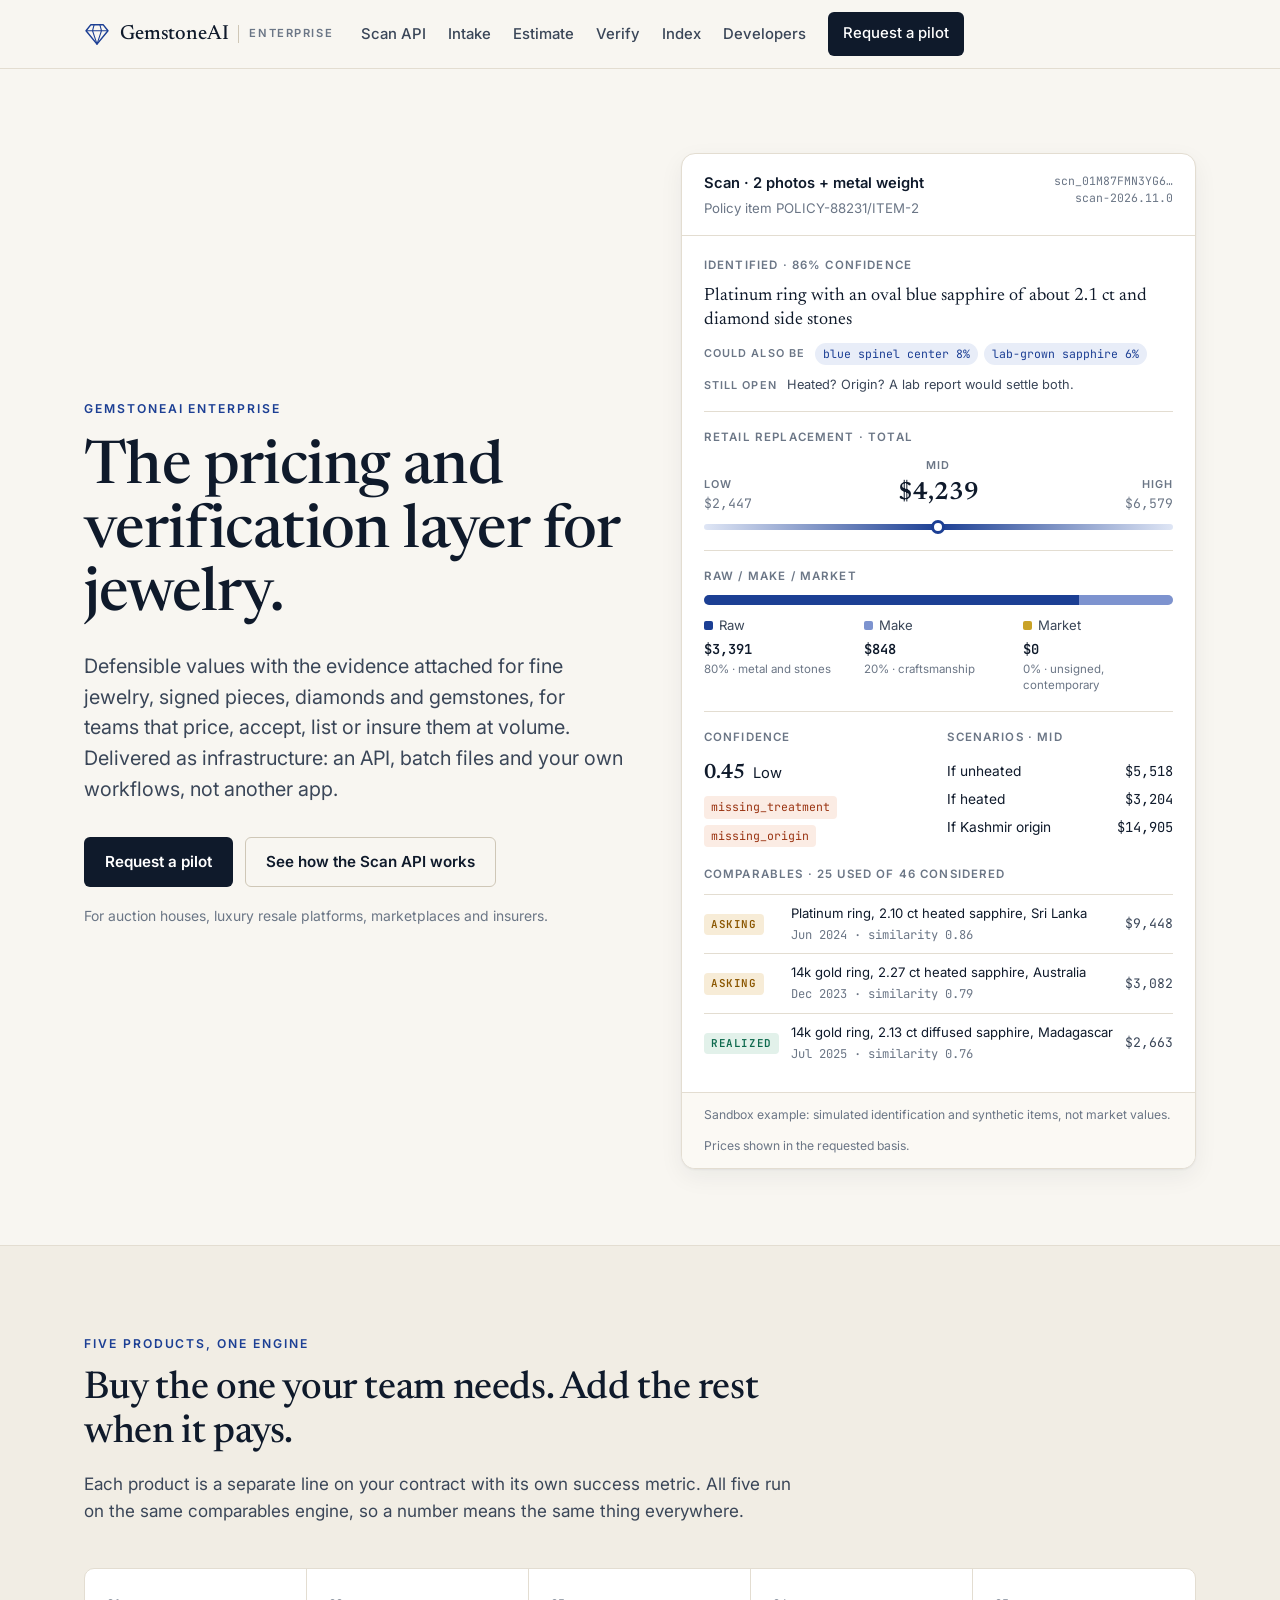
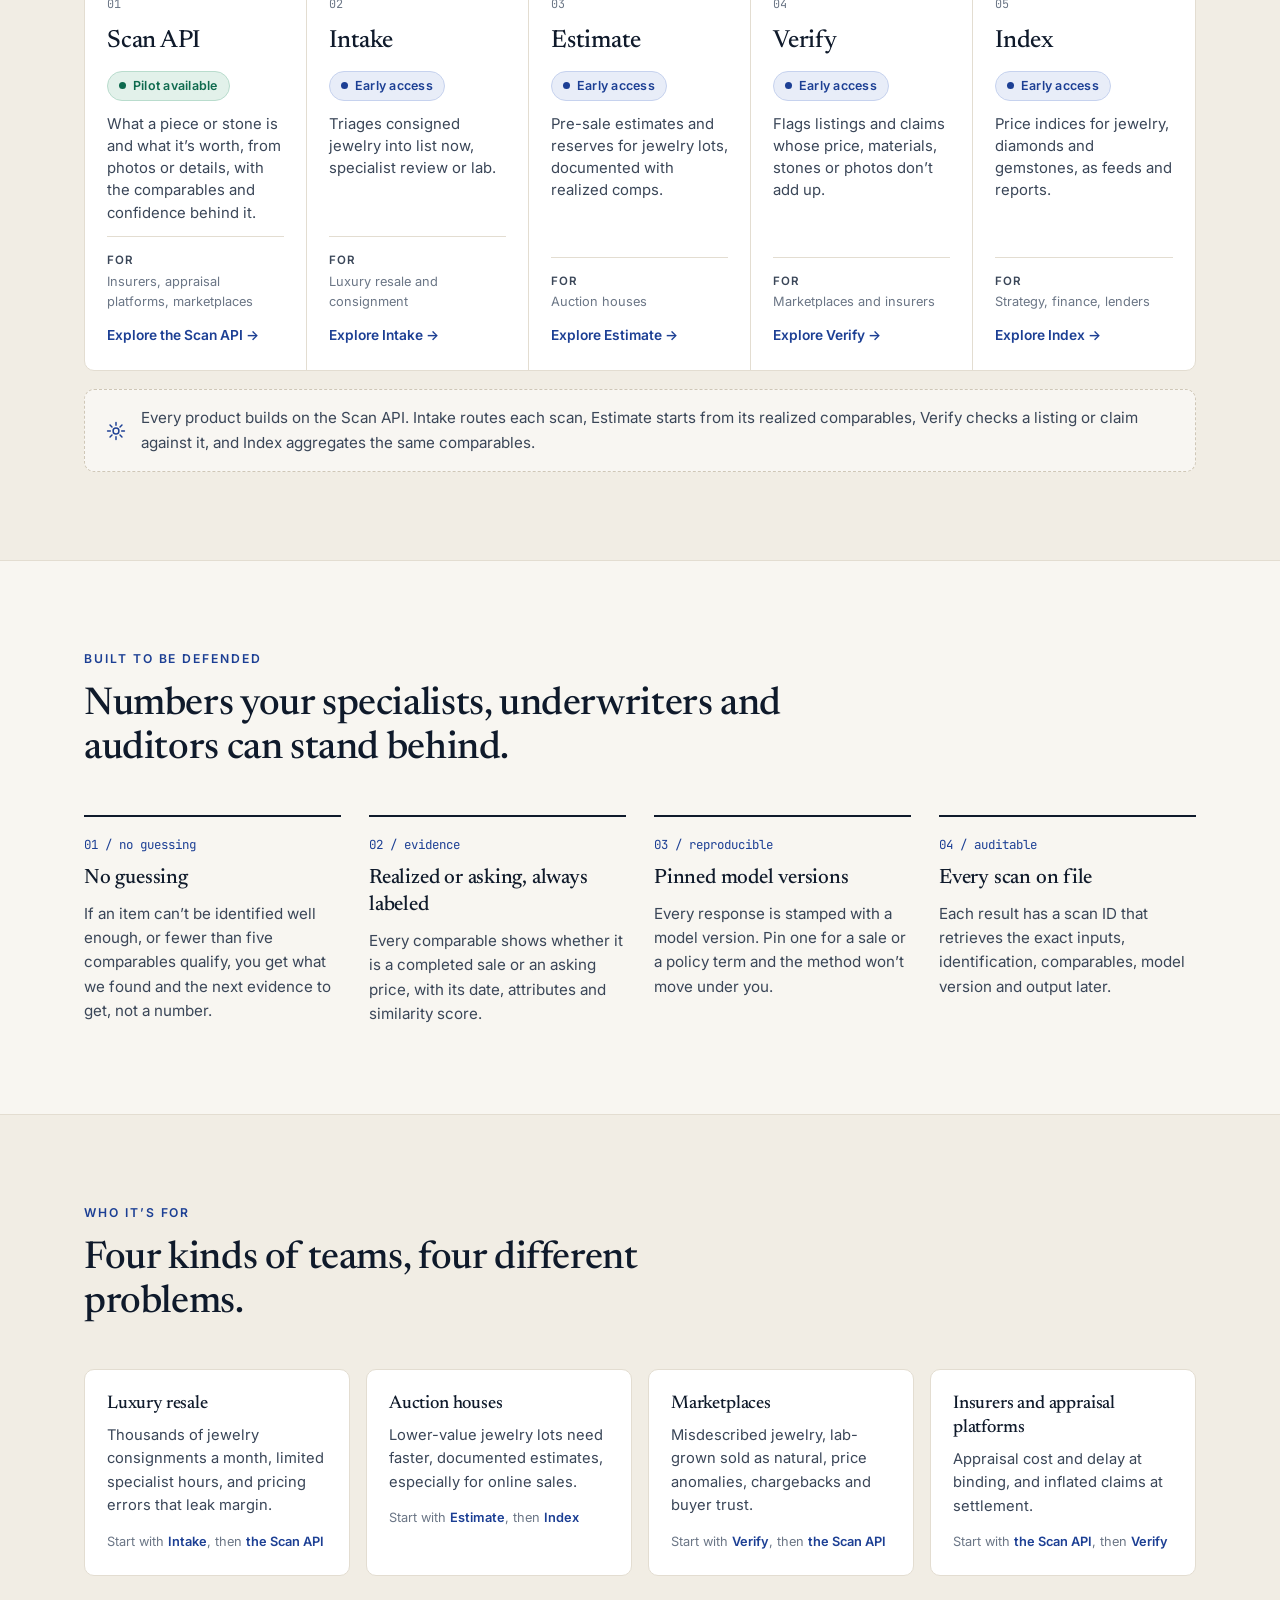
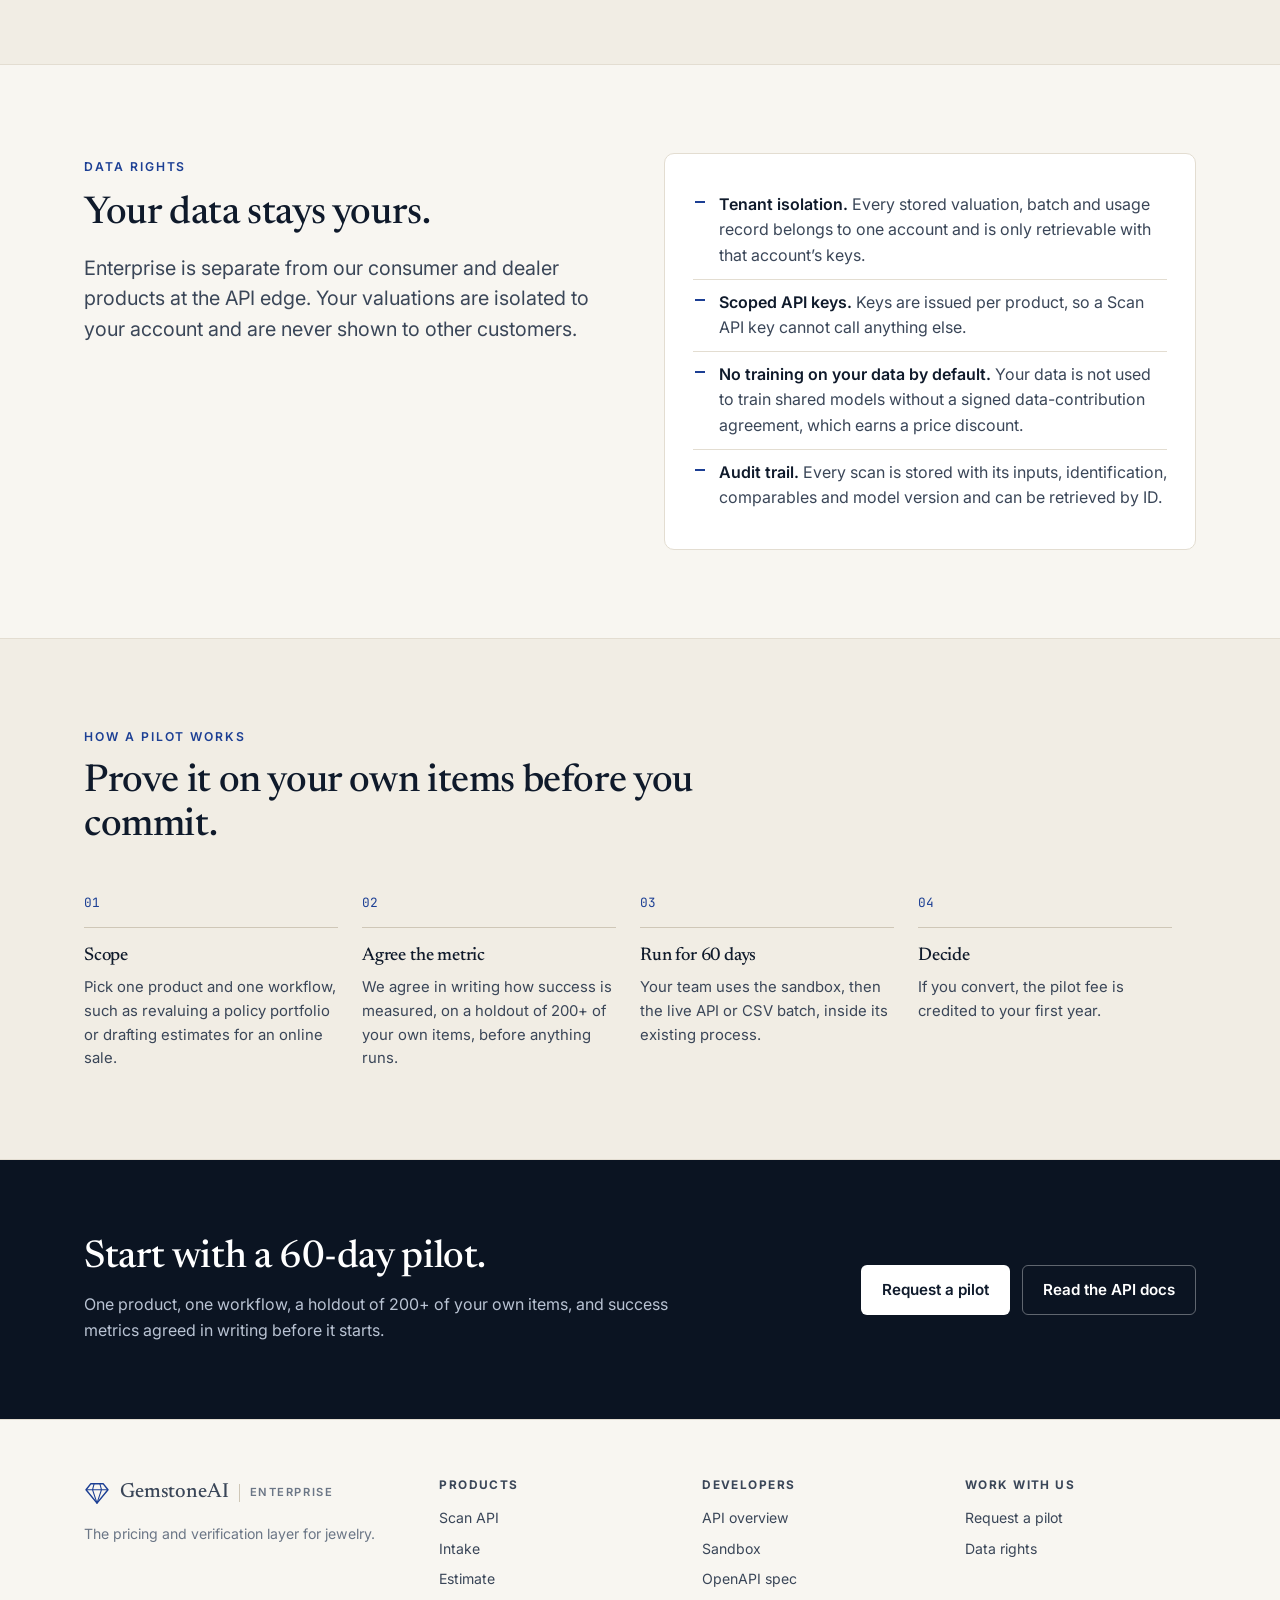
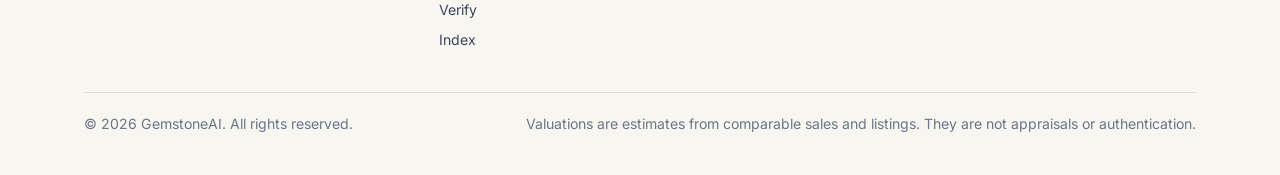
==== commit 27bbe52e: "website, docs: present the Scan API - Website: comps.html becomes scan.html ('The scan result, built" ====
--- a/website/enterprise/index.html
+++ b/website/enterprise/index.html
@@ -18,7 +18,7 @@
     <button class="nav-toggle" type="button" aria-expanded="false" aria-controls="nav-links">Menu</button>
     <nav aria-label="Main">
       <ul class="nav-links" id="nav-links">
-        <li><a href="comps.html">Comps</a></li>
+        <li><a href="scan.html">Scan API</a></li>
         <li><a href="intake.html">Intake</a></li>
         <li><a href="estimate.html">Estimate</a></li>
         <li><a href="verify.html">Verify</a></li>
@@ -38,22 +38,28 @@
       <p class="lede">Defensible values with the evidence attached for fine jewelry, signed pieces, diamonds and gemstones, for teams that price, accept, list or insure them at volume. Delivered as infrastructure: an API, batch files and your own workflows, not another app.</p>
       <div class="hero-actions">
         <a class="btn btn-primary" href="pilot.html">Request a pilot</a>
-        <a class="btn btn-secondary" href="comps.html">See how Comps works</a>
+        <a class="btn btn-secondary" href="scan.html">See how the Scan API works</a>
       </div>
       <p class="hero-note">For auction houses, luxury resale platforms, marketplaces and insurers.</p>
     </div>
-    <figure class="vcard" aria-label="Example Comps valuation of a ring">
+    <figure class="vcard" aria-label="Example Scan API result for a ring">
   <div class="vcard-head">
-    <div class="vcard-stone">Platinum sapphire and diamond ring<span>2.10&nbsp;ct Sri Lanka sapphire &middot; 0.60&nbsp;ct side diamonds &middot; platinum 950, 6.4&nbsp;g &middot; treatment not stated</span></div>
-    <div class="vcard-id">val_01M87FMN3YG6&hellip;<br>comps-2026.11.0</div>
+    <div class="vcard-stone">Scan &middot; 2 photos + metal weight<span>Policy item POLICY-88231/ITEM-2</span></div>
+    <div class="vcard-id">scn_01M87FMN3YG6&hellip;<br>scan-2026.11.0</div>
   </div>
   <div class="vcard-body">
+    <div class="ident">
+      <div class="vcard-label">Identified &middot; 86% confidence</div>
+      <p class="ident-summary">Platinum ring with an oval blue sapphire of about 2.1&nbsp;ct and diamond side stones</p>
+      <div class="ident-alts"><span>Could also be</span><span class="alt-chip">blue spinel center 8%</span><span class="alt-chip">lab-grown sapphire 6%</span></div>
+      <div class="ident-open"><span>Still open</span>Heated? Origin? A lab report would settle both.</div>
+    </div>
     <div class="band">
       <div class="vcard-label">Retail replacement &middot; total</div>
       <div class="band-values">
         <div><small>Low</small>$2,447</div>
         <div><small>Mid</small>$4,239</div>
-        <div><small>High</small>$6,581</div>
+        <div><small>High</small>$6,579</div>
       </div>
       <div class="band-track" aria-hidden="true"></div>
     </div>
@@ -69,25 +75,26 @@
     <div class="vrow">
       <div>
         <div class="vcard-label">Confidence</div>
-        <div class="confidence"><b>0.60</b><span>Medium</span></div>
-        <span class="reason">missing_treatment</span> <span class="reason">wide_band</span>
+        <div class="confidence"><b>0.45</b><span>Low</span></div>
+        <span class="reason">missing_treatment</span> <span class="reason">missing_origin</span>
       </div>
       <div>
         <div class="vcard-label">Scenarios &middot; mid</div>
-        <div class="scen"><span>If unheated</span><span>$5,970</span></div>
+        <div class="scen"><span>If unheated</span><span>$5,518</span></div>
         <div class="scen"><span>If heated</span><span>$3,204</span></div>
+        <div class="scen"><span>If Kashmir origin</span><span>$14,905</span></div>
       </div>
     </div>
     <div style="margin-top:18px">
       <div class="vcard-label">Comparables &middot; 25 used of 46 considered</div>
       <table class="comps-table">
-        <tr><td><span class="tag tag-asking">Asking</span></td><td>Platinum ring, 2.10&nbsp;ct heated sapphire, Sri Lanka<br><span class="sim">Jun 2024 &middot; similarity 0.84</span></td><td>$9,448</td></tr>
-        <tr><td><span class="tag tag-asking">Asking</span></td><td>14k gold ring, 2.27&nbsp;ct heated sapphire, Australia<br><span class="sim">Dec 2023 &middot; similarity 0.78</span></td><td>$3,082</td></tr>
-        <tr><td><span class="tag tag-realized">Realized</span></td><td>14k gold ring, 2.13&nbsp;ct sapphire, Madagascar<br><span class="sim">Jul 2025 &middot; similarity 0.75</span></td><td>$2,663</td></tr>
+        <tr><td><span class="tag tag-asking">Asking</span></td><td>Platinum ring, 2.10&nbsp;ct heated sapphire, Sri Lanka<br><span class="sim">Jun 2024 &middot; similarity 0.86</span></td><td>$9,448</td></tr>
+        <tr><td><span class="tag tag-asking">Asking</span></td><td>14k gold ring, 2.27&nbsp;ct heated sapphire, Australia<br><span class="sim">Dec 2023 &middot; similarity 0.79</span></td><td>$3,082</td></tr>
+        <tr><td><span class="tag tag-realized">Realized</span></td><td>14k gold ring, 2.13&nbsp;ct diffused sapphire, Madagascar<br><span class="sim">Jul 2025 &middot; similarity 0.76</span></td><td>$2,663</td></tr>
       </table>
     </div>
   </div>
-  <figcaption class="vcard-foot"><span>Sandbox example: synthetic items, not market values.</span><span>Prices shown in the requested basis.</span></figcaption>
+  <figcaption class="vcard-foot"><span>Sandbox example: simulated identification and synthetic items, not market values.</span><span>Prices shown in the requested basis.</span></figcaption>
 </figure>
   </div>
 </section>
@@ -100,13 +107,13 @@
       <p>Each product is a separate line on your contract with its own success metric. All five run on the same comparables engine, so a number means the same thing everywhere.</p>
     </div>
     <div class="products">
-      <a class="product" href="comps.html"><span class="num">01</span><h3>Comps</h3><span class="pill pill-live">Pilot available</span><p>A price band, the comparables behind it and a confidence score for any piece or loose stone.</p><span class="buyer"><strong>For</strong>Insurers, appraisal platforms, marketplaces</span><span class="more">Explore Comps &rarr;</span></a>
+      <a class="product" href="scan.html"><span class="num">01</span><h3>Scan API</h3><span class="pill pill-live">Pilot available</span><p>What a piece or stone is and what it&rsquo;s worth, from photos or details, with the comparables and confidence behind it.</p><span class="buyer"><strong>For</strong>Insurers, appraisal platforms, marketplaces</span><span class="more">Explore the Scan API &rarr;</span></a>
       <a class="product" href="intake.html"><span class="num">02</span><h3>Intake</h3><span class="pill pill-early">Early access</span><p>Triages consigned jewelry into list now, specialist review or lab.</p><span class="buyer"><strong>For</strong>Luxury resale and consignment</span><span class="more">Explore Intake &rarr;</span></a>
       <a class="product" href="estimate.html"><span class="num">03</span><h3>Estimate</h3><span class="pill pill-early">Early access</span><p>Pre-sale estimates and reserves for jewelry lots, documented with realized comps.</p><span class="buyer"><strong>For</strong>Auction houses</span><span class="more">Explore Estimate &rarr;</span></a>
       <a class="product" href="verify.html"><span class="num">04</span><h3>Verify</h3><span class="pill pill-early">Early access</span><p>Flags listings and claims whose price, materials, stones or photos don&rsquo;t add up.</p><span class="buyer"><strong>For</strong>Marketplaces and insurers</span><span class="more">Explore Verify &rarr;</span></a>
       <a class="product" href="price-index.html"><span class="num">05</span><h3>Index</h3><span class="pill pill-early">Early access</span><p>Price indices for jewelry, diamonds and gemstones, as feeds and reports.</p><span class="buyer"><strong>For</strong>Strategy, finance, lenders</span><span class="more">Explore Index &rarr;</span></a>
     </div>
-    <div class="engine-note"><svg viewBox="0 0 24 24" fill="none" aria-hidden="true"><circle cx="12" cy="12" r="3.2" stroke="currentColor" stroke-width="1.6"/><path d="M12 2.8v3M12 18.2v3M2.8 12h3M18.2 12h3M5.5 5.5l2.1 2.1M16.4 16.4l2.1 2.1M5.5 18.5l2.1-2.1M16.4 7.6l2.1-2.1" stroke="currentColor" stroke-width="1.6" stroke-linecap="round"/></svg><span>Every product calls Comps. Intake attaches an estimate band, Estimate starts from realized comps, Verify compares a listing to the band, and Index aggregates the same comparables.</span></div>
+    <div class="engine-note"><svg viewBox="0 0 24 24" fill="none" aria-hidden="true"><circle cx="12" cy="12" r="3.2" stroke="currentColor" stroke-width="1.6"/><path d="M12 2.8v3M12 18.2v3M2.8 12h3M18.2 12h3M5.5 5.5l2.1 2.1M16.4 16.4l2.1 2.1M5.5 18.5l2.1-2.1M16.4 7.6l2.1-2.1" stroke="currentColor" stroke-width="1.6" stroke-linecap="round"/></svg><span>Every product builds on the Scan API. Intake routes each scan, Estimate starts from its realized comparables, Verify checks a listing or claim against it, and Index aggregates the same comparables.</span></div>
   </div>
 </section>
 
@@ -117,10 +124,10 @@
       <h2>Numbers your specialists, underwriters and auditors can stand behind.</h2>
     </div>
     <div class="principles">
-      <div class="principle"><span class="k">01 / no guessing</span><h3>No comps, no price</h3><p>If fewer than five comparables qualify, we return the closest comps and &ldquo;insufficient data&rdquo; instead of a number.</p></div>
+      <div class="principle"><span class="k">01 / no guessing</span><h3>No guessing</h3><p>If an item can&rsquo;t be identified well enough, or fewer than five comparables qualify, you get what we found and the next evidence to get, not a number.</p></div>
       <div class="principle"><span class="k">02 / evidence</span><h3>Realized or asking, always labeled</h3><p>Every comparable shows whether it is a completed sale or an asking price, with its date, attributes and similarity score.</p></div>
       <div class="principle"><span class="k">03 / reproducible</span><h3>Pinned model versions</h3><p>Every response is stamped with a model version. Pin one for a sale or a policy term and the method won&rsquo;t move under you.</p></div>
-      <div class="principle"><span class="k">04 / auditable</span><h3>Every valuation on file</h3><p>Each result has a valuation ID that retrieves the exact inputs, comparables, model version and output later.</p></div>
+      <div class="principle"><span class="k">04 / auditable</span><h3>Every scan on file</h3><p>Each result has a scan ID that retrieves the exact inputs, identification, comparables, model version and output later.</p></div>
     </div>
   </div>
 </section>
@@ -132,10 +139,10 @@
       <h2>Four kinds of teams, four different problems.</h2>
     </div>
     <div class="segments">
-      <div class="segment"><h3>Luxury resale</h3><p>Thousands of jewelry consignments a month, limited specialist hours, and pricing errors that leak margin.</p><p class="lead">Start with <a href="intake.html">Intake</a>, then <a href="comps.html">Comps</a></p></div>
+      <div class="segment"><h3>Luxury resale</h3><p>Thousands of jewelry consignments a month, limited specialist hours, and pricing errors that leak margin.</p><p class="lead">Start with <a href="intake.html">Intake</a>, then <a href="scan.html">the Scan API</a></p></div>
       <div class="segment"><h3>Auction houses</h3><p>Lower-value jewelry lots need faster, documented estimates, especially for online sales.</p><p class="lead">Start with <a href="estimate.html">Estimate</a>, then <a href="price-index.html">Index</a></p></div>
-      <div class="segment"><h3>Marketplaces</h3><p>Misdescribed jewelry, lab-grown sold as natural, price anomalies, chargebacks and buyer trust.</p><p class="lead">Start with <a href="verify.html">Verify</a>, then <a href="comps.html">Comps</a></p></div>
-      <div class="segment"><h3>Insurers and appraisal platforms</h3><p>Appraisal cost and delay at binding, and inflated claims at settlement.</p><p class="lead">Start with <a href="comps.html">Comps</a>, then <a href="verify.html">Verify</a></p></div>
+      <div class="segment"><h3>Marketplaces</h3><p>Misdescribed jewelry, lab-grown sold as natural, price anomalies, chargebacks and buyer trust.</p><p class="lead">Start with <a href="verify.html">Verify</a>, then <a href="scan.html">the Scan API</a></p></div>
+      <div class="segment"><h3>Insurers and appraisal platforms</h3><p>Appraisal cost and delay at binding, and inflated claims at settlement.</p><p class="lead">Start with <a href="scan.html">the Scan API</a>, then <a href="verify.html">Verify</a></p></div>
     </div>
   </div>
 </section>
@@ -148,7 +155,7 @@
       <p class="lede" style="margin-top:16px">Enterprise is separate from our consumer and dealer products at the API edge. Your valuations are isolated to your account and are never shown to other customers.</p>
     </div>
     <div class="panel">
-      <ul class="list"><li><strong>Tenant isolation.</strong> Every stored valuation, batch and usage record belongs to one account and is only retrievable with that account&rsquo;s keys.</li><li><strong>Scoped API keys.</strong> Keys are issued per product, so a Comps key cannot call anything else.</li><li><strong>No training on your data by default.</strong> Your data is not used to train shared models without a signed data-contribution agreement, which earns a price discount.</li><li><strong>Audit trail.</strong> Every valuation is stored with its inputs, comparables and model version and can be retrieved by ID.</li></ul>
+      <ul class="list"><li><strong>Tenant isolation.</strong> Every stored valuation, batch and usage record belongs to one account and is only retrievable with that account&rsquo;s keys.</li><li><strong>Scoped API keys.</strong> Keys are issued per product, so a Scan API key cannot call anything else.</li><li><strong>No training on your data by default.</strong> Your data is not used to train shared models without a signed data-contribution agreement, which earns a price discount.</li><li><strong>Audit trail.</strong> Every scan is stored with its inputs, identification, comparables and model version and can be retrieved by ID.</li></ul>
     </div>
   </div>
 </section>
@@ -191,7 +198,7 @@
       <div>
         <h4>Products</h4>
         <ul>
-          <li><a href="comps.html">Comps</a></li>
+          <li><a href="scan.html">Scan API</a></li>
           <li><a href="intake.html">Intake</a></li>
           <li><a href="estimate.html">Estimate</a></li>
           <li><a href="verify.html">Verify</a></li>
--- a/website/enterprise/assets/styles.css
+++ b/website/enterprise/assets/styles.css
@@ -44,6 +44,8 @@
 }
 
 img, svg { max-width: 100%; display: block; }
+/* Paint the safe-area band above the sticky header on notched phones. */
+body::before { content: ""; position: fixed; inset: 0 0 auto; height: env(safe-area-inset-top, 0px); z-index: 60; background: var(--paper); }
 a { color: var(--accent); text-decoration: none; }
 a:hover { color: var(--accent-hover); }
 :focus-visible { outline: 2px solid var(--accent); outline-offset: 3px; border-radius: 4px; }
@@ -61,7 +63,7 @@
 
 /* ── Nav ─────────────────────────────────────────────────────────────── */
 
-.nav { position: sticky; top: 0; z-index: 50; background: rgba(248, 246, 241, 0.92); backdrop-filter: saturate(140%) blur(10px); border-bottom: 1px solid var(--line); }
+.nav { position: sticky; top: env(safe-area-inset-top, 0px); z-index: 50; background: rgba(248, 246, 241, 0.92); backdrop-filter: saturate(140%) blur(10px); border-bottom: 1px solid var(--line); }
 .nav-inner { display: flex; align-items: center; gap: 28px; height: 68px; }
 .brand { display: flex; align-items: center; gap: 10px; color: var(--ink); font-weight: 600; letter-spacing: -0.01em; white-space: nowrap; }
 .brand:hover { color: var(--ink); }
@@ -160,6 +162,11 @@
 .vcard-id { font-family: var(--mono); font-size: 0.72rem; color: var(--ink-3); text-align: right; line-height: 1.5; }
 .vcard-body { padding: 20px 22px; }
 .vcard-label { font-size: 0.72rem; font-weight: 600; letter-spacing: 0.1em; text-transform: uppercase; color: var(--ink-3); margin-bottom: 10px; }
+.ident { padding-bottom: 16px; margin-bottom: 16px; border-bottom: 1px solid var(--line); }
+.ident-summary { font-family: var(--serif); font-size: 1.12rem; line-height: 1.35; color: var(--ink); }
+.ident-alts, .ident-open { display: flex; flex-wrap: wrap; align-items: center; gap: 6px; margin-top: 10px; font-size: 0.8rem; color: var(--ink-2); }
+.ident-alts > span:first-child, .ident-open > span:first-child { font-size: 0.68rem; font-weight: 600; letter-spacing: 0.1em; text-transform: uppercase; color: var(--ink-3); margin-right: 4px; }
+.alt-chip { font-family: var(--mono); font-size: 0.72rem; padding: 2px 8px; border-radius: 999px; background: var(--accent-soft); color: var(--accent); }
 .band { margin-bottom: 20px; }
 .band-values { display: grid; grid-template-columns: repeat(3, 1fr); align-items: end; }
 .band-values div { font-family: var(--mono); font-size: 0.82rem; color: var(--ink-3); }
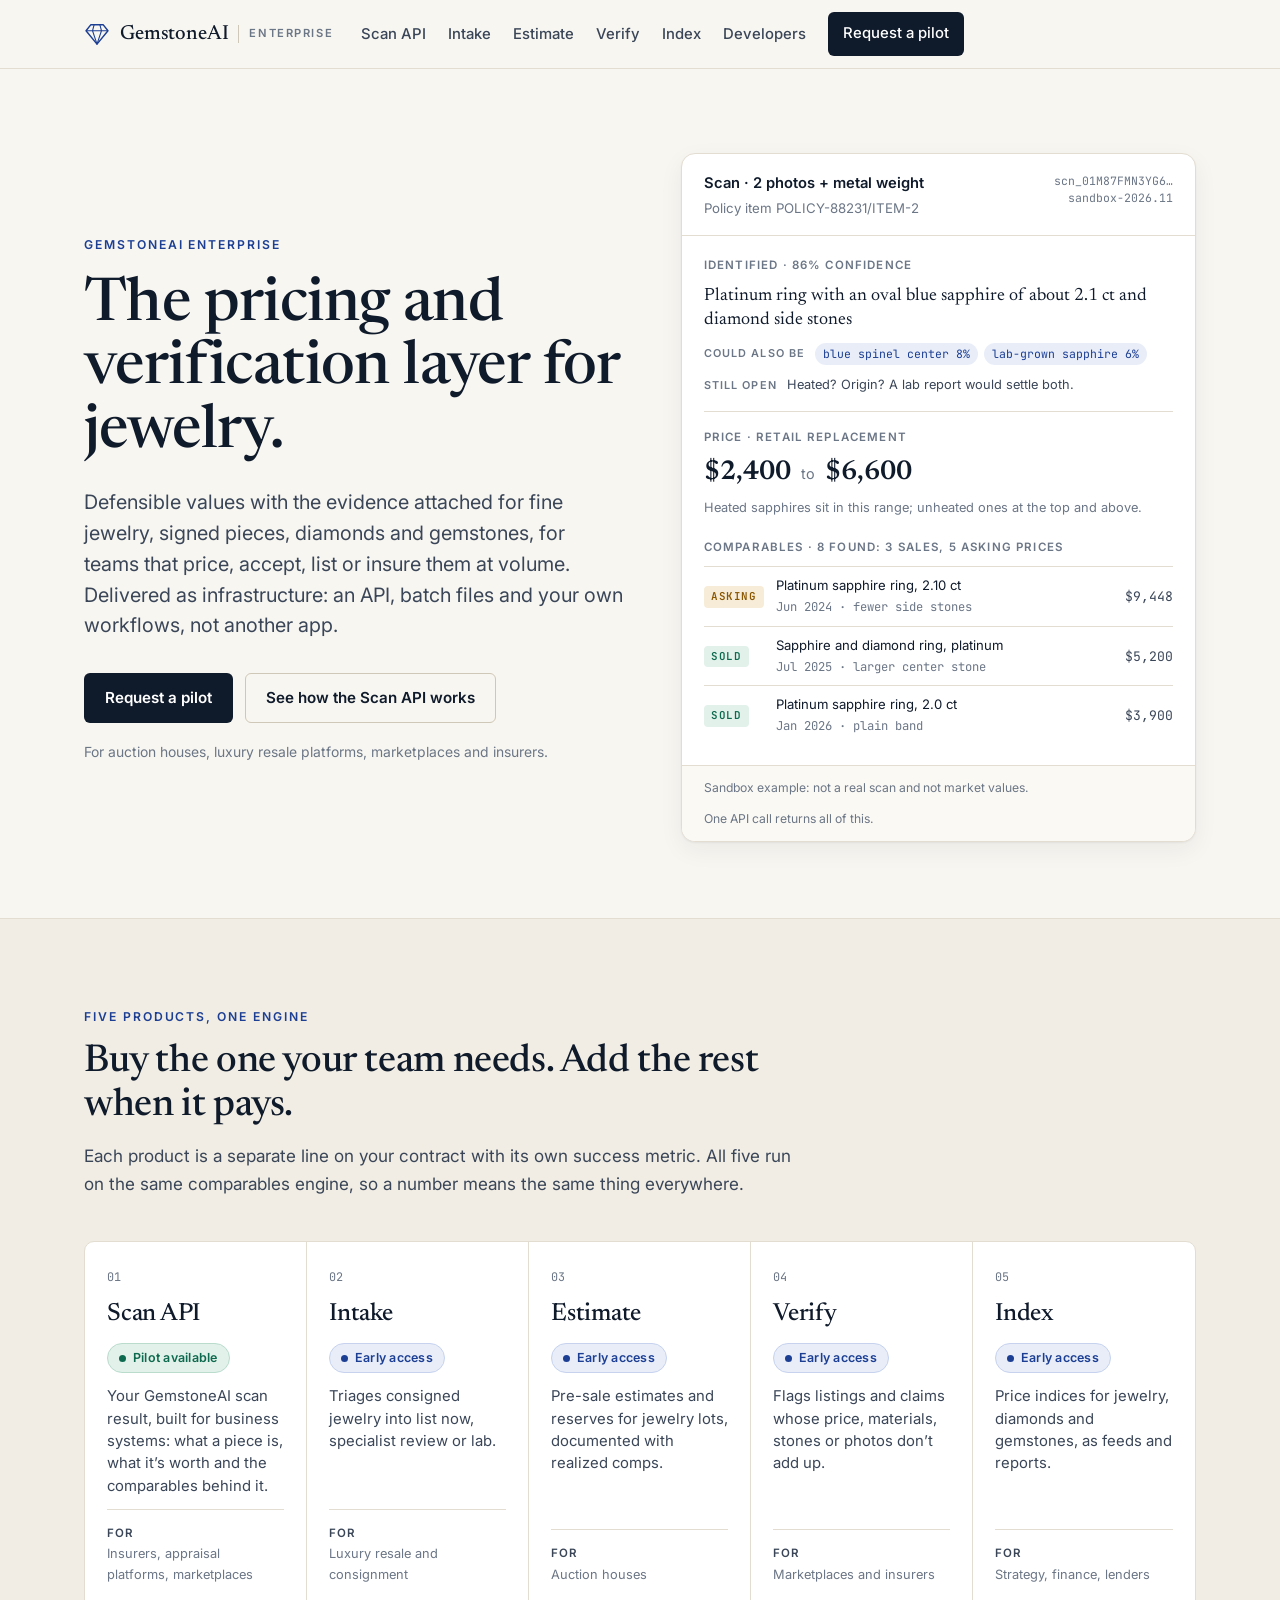
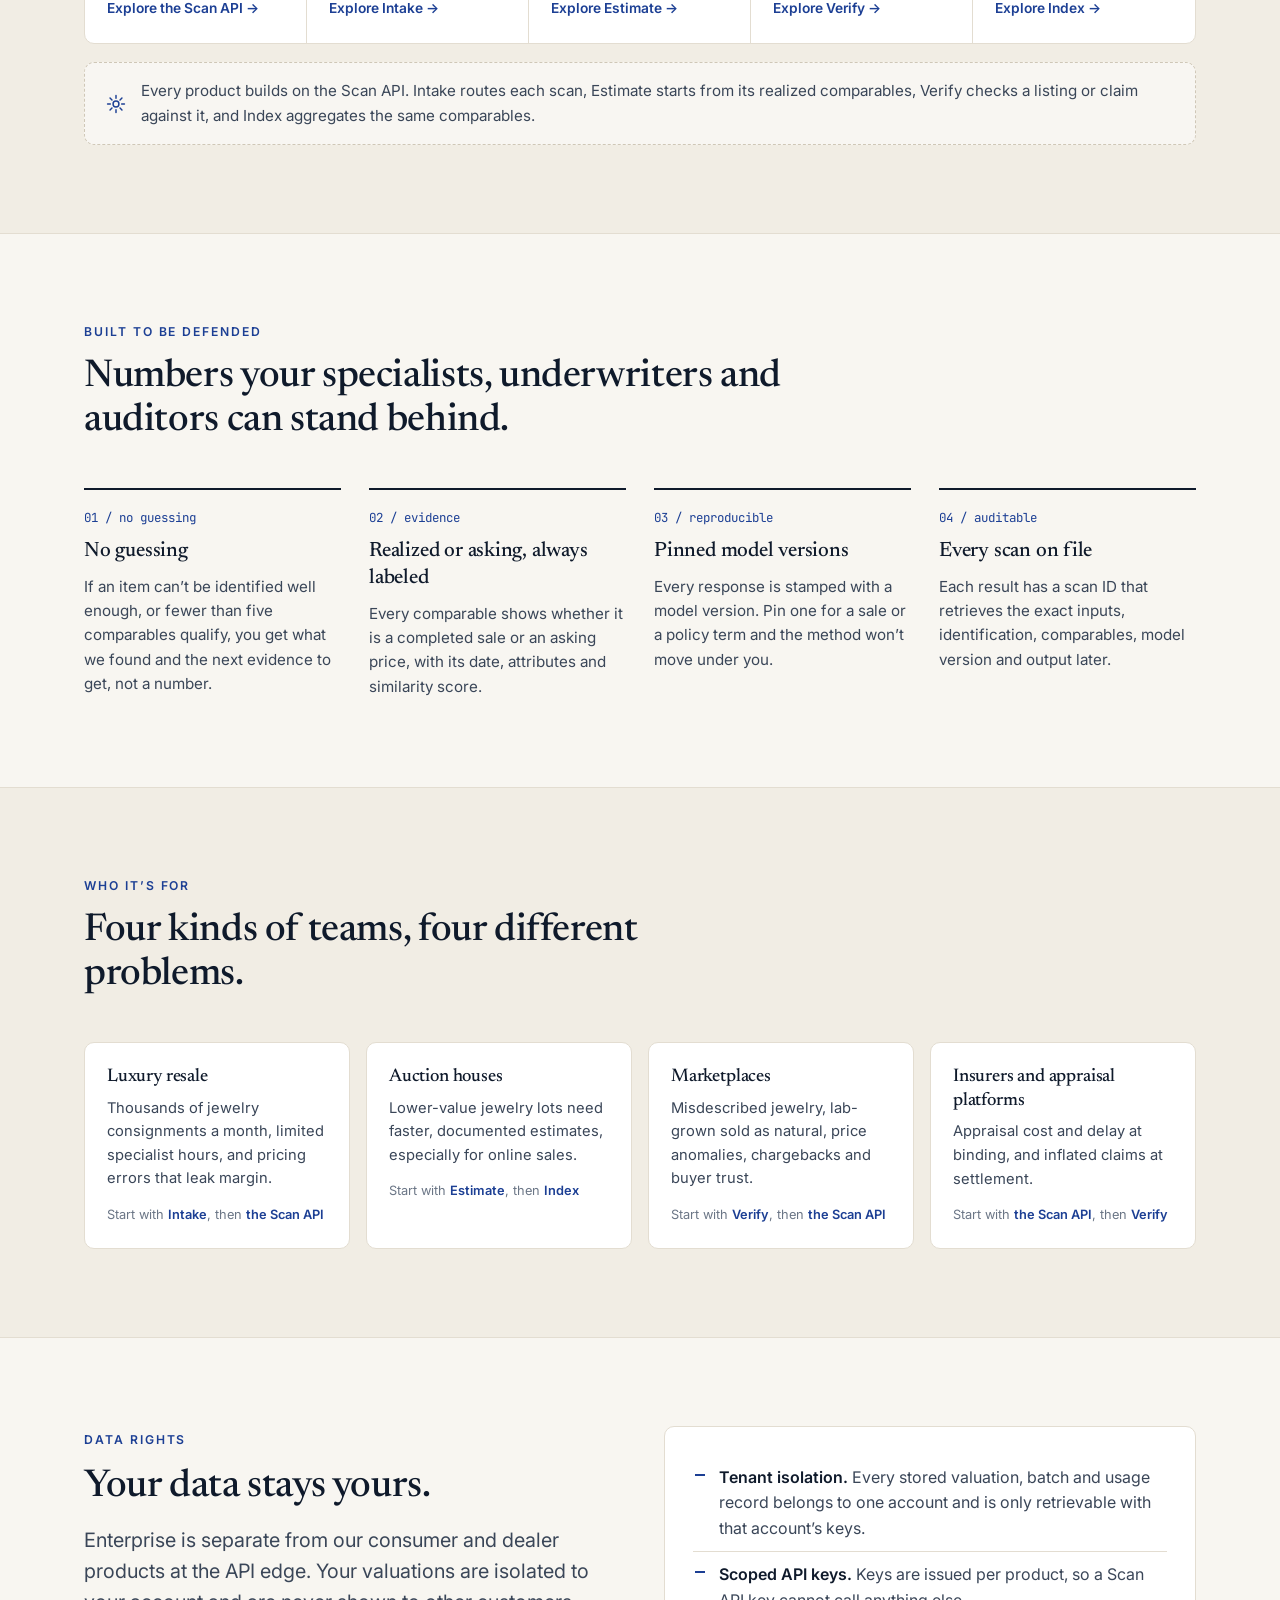
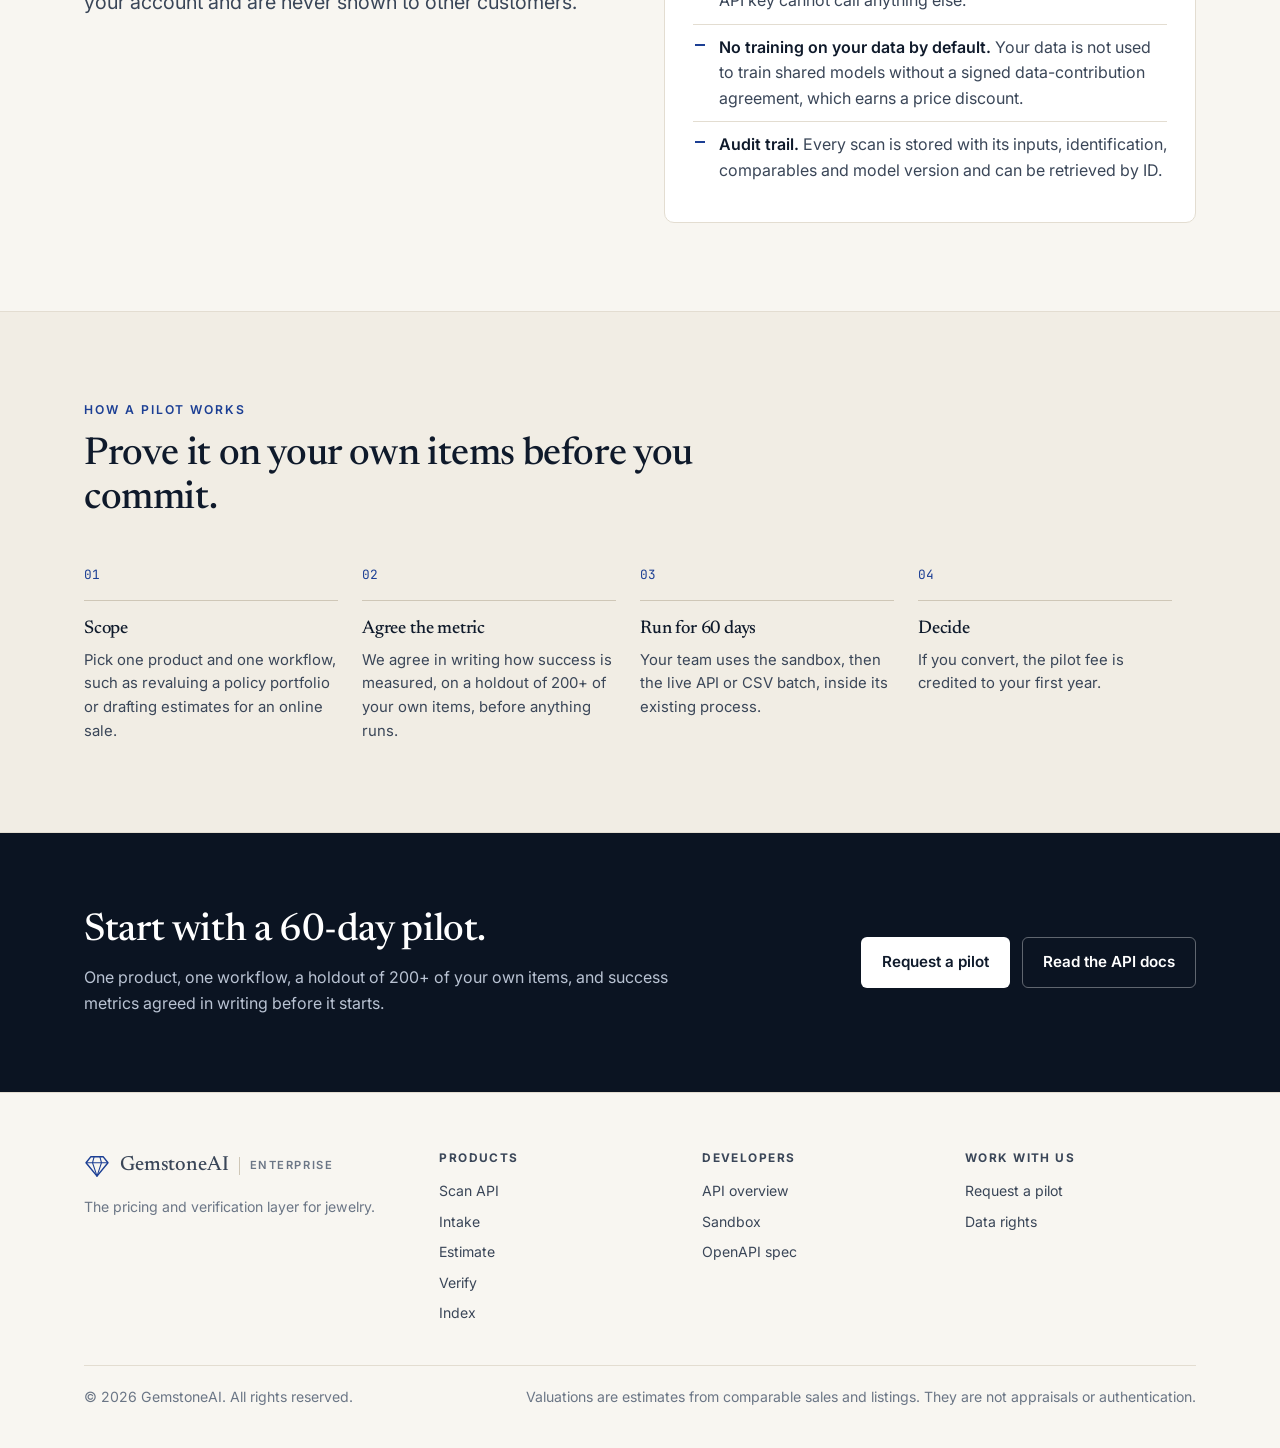
==== commit c4856d88: "website, docs: present the Scan API as the enhanced scan result - Scan API page: 'the same scan that" ====
--- a/website/enterprise/index.html
+++ b/website/enterprise/index.html
@@ -45,7 +45,7 @@
     <figure class="vcard" aria-label="Example Scan API result for a ring">
   <div class="vcard-head">
     <div class="vcard-stone">Scan &middot; 2 photos + metal weight<span>Policy item POLICY-88231/ITEM-2</span></div>
-    <div class="vcard-id">scn_01M87FMN3YG6&hellip;<br>scan-2026.11.0</div>
+    <div class="vcard-id">scn_01M87FMN3YG6&hellip;<br>sandbox-2026.11</div>
   </div>
   <div class="vcard-body">
     <div class="ident">
@@ -55,46 +55,20 @@
       <div class="ident-open"><span>Still open</span>Heated? Origin? A lab report would settle both.</div>
     </div>
     <div class="band">
-      <div class="vcard-label">Retail replacement &middot; total</div>
-      <div class="band-values">
-        <div><small>Low</small>$2,447</div>
-        <div><small>Mid</small>$4,239</div>
-        <div><small>High</small>$6,579</div>
-      </div>
-      <div class="band-track" aria-hidden="true"></div>
-    </div>
-    <div class="breakdown" aria-label="Raw, make and market breakdown of the mid value">
-      <div class="vcard-label">Raw / Make / Market</div>
-      <div class="breakdown-bar" aria-hidden="true"><span style="width:80%"></span><span style="width:20%"></span><span style="width:0%"></span></div>
-      <div class="breakdown-legend">
-        <div><i class="sw sw-raw"></i>Raw <b>$3,391</b><small>80% &middot; metal and stones</small></div>
-        <div><i class="sw sw-make"></i>Make <b>$848</b><small>20% &middot; craftsmanship</small></div>
-        <div><i class="sw sw-market"></i>Market <b>$0</b><small>0% &middot; unsigned, contemporary</small></div>
-      </div>
-    </div>
-    <div class="vrow">
-      <div>
-        <div class="vcard-label">Confidence</div>
-        <div class="confidence"><b>0.45</b><span>Low</span></div>
-        <span class="reason">missing_treatment</span> <span class="reason">missing_origin</span>
-      </div>
-      <div>
-        <div class="vcard-label">Scenarios &middot; mid</div>
-        <div class="scen"><span>If unheated</span><span>$5,518</span></div>
-        <div class="scen"><span>If heated</span><span>$3,204</span></div>
-        <div class="scen"><span>If Kashmir origin</span><span>$14,905</span></div>
-      </div>
-    </div>
-    <div style="margin-top:18px">
-      <div class="vcard-label">Comparables &middot; 25 used of 46 considered</div>
+      <div class="vcard-label">Price &middot; retail replacement</div>
+      <div class="price-range">$2,400 <span>to</span> $6,600</div>
+      <div class="band-sub">Heated sapphires sit in this range; unheated ones at the top and above.</div>
+    </div>
+    <div style="margin-top:4px">
+      <div class="vcard-label">Comparables &middot; 8 found: 3 sales, 5 asking prices</div>
       <table class="comps-table">
-        <tr><td><span class="tag tag-asking">Asking</span></td><td>Platinum ring, 2.10&nbsp;ct heated sapphire, Sri Lanka<br><span class="sim">Jun 2024 &middot; similarity 0.86</span></td><td>$9,448</td></tr>
-        <tr><td><span class="tag tag-asking">Asking</span></td><td>14k gold ring, 2.27&nbsp;ct heated sapphire, Australia<br><span class="sim">Dec 2023 &middot; similarity 0.79</span></td><td>$3,082</td></tr>
-        <tr><td><span class="tag tag-realized">Realized</span></td><td>14k gold ring, 2.13&nbsp;ct diffused sapphire, Madagascar<br><span class="sim">Jul 2025 &middot; similarity 0.76</span></td><td>$2,663</td></tr>
+        <tr><td><span class="tag tag-asking">Asking</span></td><td>Platinum sapphire ring, 2.10&nbsp;ct<br><span class="sim">Jun 2024 &middot; fewer side stones</span></td><td>$9,448</td></tr>
+        <tr><td><span class="tag tag-realized">Sold</span></td><td>Sapphire and diamond ring, platinum<br><span class="sim">Jul 2025 &middot; larger center stone</span></td><td>$5,200</td></tr>
+        <tr><td><span class="tag tag-realized">Sold</span></td><td>Platinum sapphire ring, 2.0&nbsp;ct<br><span class="sim">Jan 2026 &middot; plain band</span></td><td>$3,900</td></tr>
       </table>
     </div>
   </div>
-  <figcaption class="vcard-foot"><span>Sandbox example: simulated identification and synthetic items, not market values.</span><span>Prices shown in the requested basis.</span></figcaption>
+  <figcaption class="vcard-foot"><span>Sandbox example: not a real scan and not market values.</span><span>One API call returns all of this.</span></figcaption>
 </figure>
   </div>
 </section>
@@ -107,7 +81,7 @@
       <p>Each product is a separate line on your contract with its own success metric. All five run on the same comparables engine, so a number means the same thing everywhere.</p>
     </div>
     <div class="products">
-      <a class="product" href="scan.html"><span class="num">01</span><h3>Scan API</h3><span class="pill pill-live">Pilot available</span><p>What a piece or stone is and what it&rsquo;s worth, from photos or details, with the comparables and confidence behind it.</p><span class="buyer"><strong>For</strong>Insurers, appraisal platforms, marketplaces</span><span class="more">Explore the Scan API &rarr;</span></a>
+      <a class="product" href="scan.html"><span class="num">01</span><h3>Scan API</h3><span class="pill pill-live">Pilot available</span><p>Your GemstoneAI scan result, built for business systems: what a piece is, what it&rsquo;s worth and the comparables behind it.</p><span class="buyer"><strong>For</strong>Insurers, appraisal platforms, marketplaces</span><span class="more">Explore the Scan API &rarr;</span></a>
       <a class="product" href="intake.html"><span class="num">02</span><h3>Intake</h3><span class="pill pill-early">Early access</span><p>Triages consigned jewelry into list now, specialist review or lab.</p><span class="buyer"><strong>For</strong>Luxury resale and consignment</span><span class="more">Explore Intake &rarr;</span></a>
       <a class="product" href="estimate.html"><span class="num">03</span><h3>Estimate</h3><span class="pill pill-early">Early access</span><p>Pre-sale estimates and reserves for jewelry lots, documented with realized comps.</p><span class="buyer"><strong>For</strong>Auction houses</span><span class="more">Explore Estimate &rarr;</span></a>
       <a class="product" href="verify.html"><span class="num">04</span><h3>Verify</h3><span class="pill pill-early">Early access</span><p>Flags listings and claims whose price, materials, stones or photos don&rsquo;t add up.</p><span class="buyer"><strong>For</strong>Marketplaces and insurers</span><span class="more">Explore Verify &rarr;</span></a>
--- a/website/enterprise/assets/styles.css
+++ b/website/enterprise/assets/styles.css
@@ -168,6 +168,9 @@
 .ident-alts > span:first-child, .ident-open > span:first-child { font-size: 0.68rem; font-weight: 600; letter-spacing: 0.1em; text-transform: uppercase; color: var(--ink-3); margin-right: 4px; }
 .alt-chip { font-family: var(--mono); font-size: 0.72rem; padding: 2px 8px; border-radius: 999px; background: var(--accent-soft); color: var(--accent); }
 .band { margin-bottom: 20px; }
+.price-range { font-family: var(--serif); font-size: 1.7rem; font-weight: 600; color: var(--ink); white-space: nowrap; line-height: 1.2; }
+.price-range span { font-family: var(--sans); font-size: 0.9rem; font-weight: 400; color: var(--ink-3); margin: 0 4px; }
+.band .band-sub { text-align: left; }
 .band-values { display: grid; grid-template-columns: repeat(3, 1fr); align-items: end; }
 .band-values div { font-family: var(--mono); font-size: 0.82rem; color: var(--ink-3); }
 .band-values div:nth-child(2) { text-align: center; color: var(--ink); font-size: 1.55rem; font-weight: 600; font-family: var(--serif); }
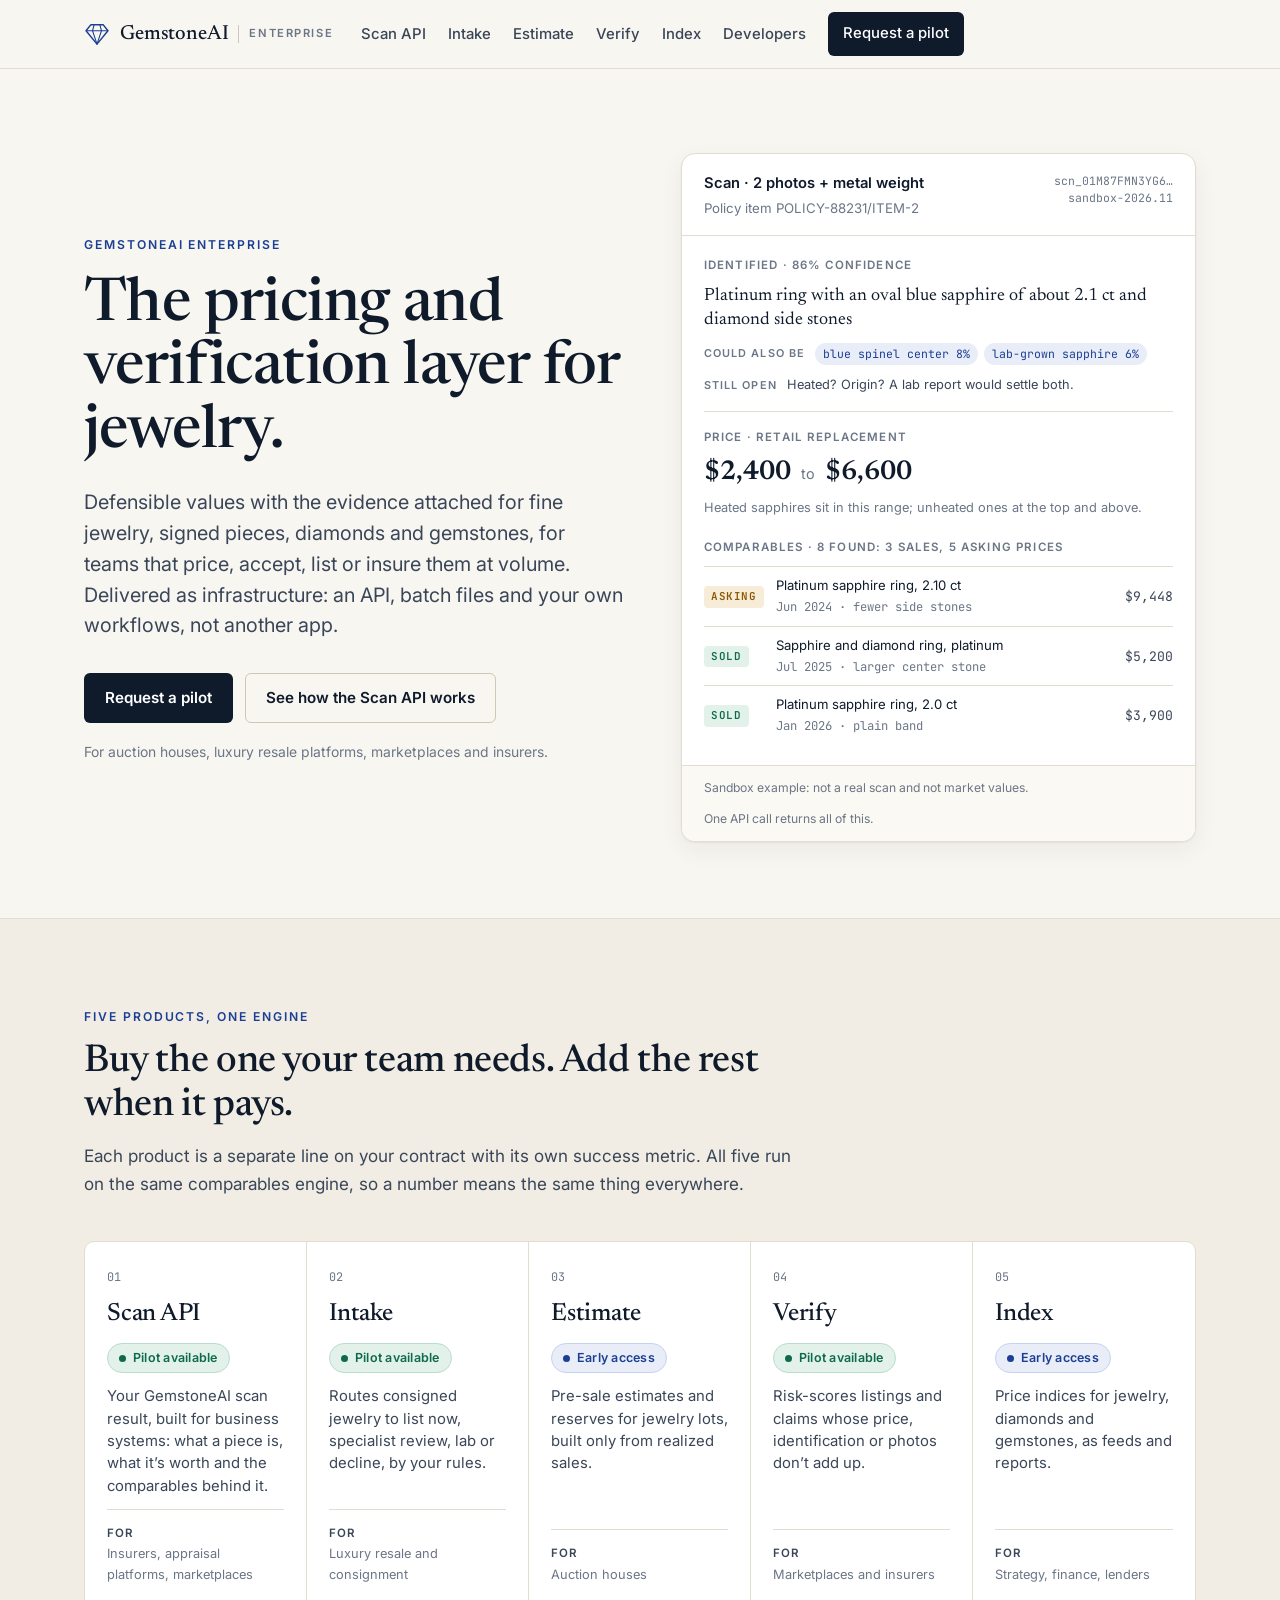
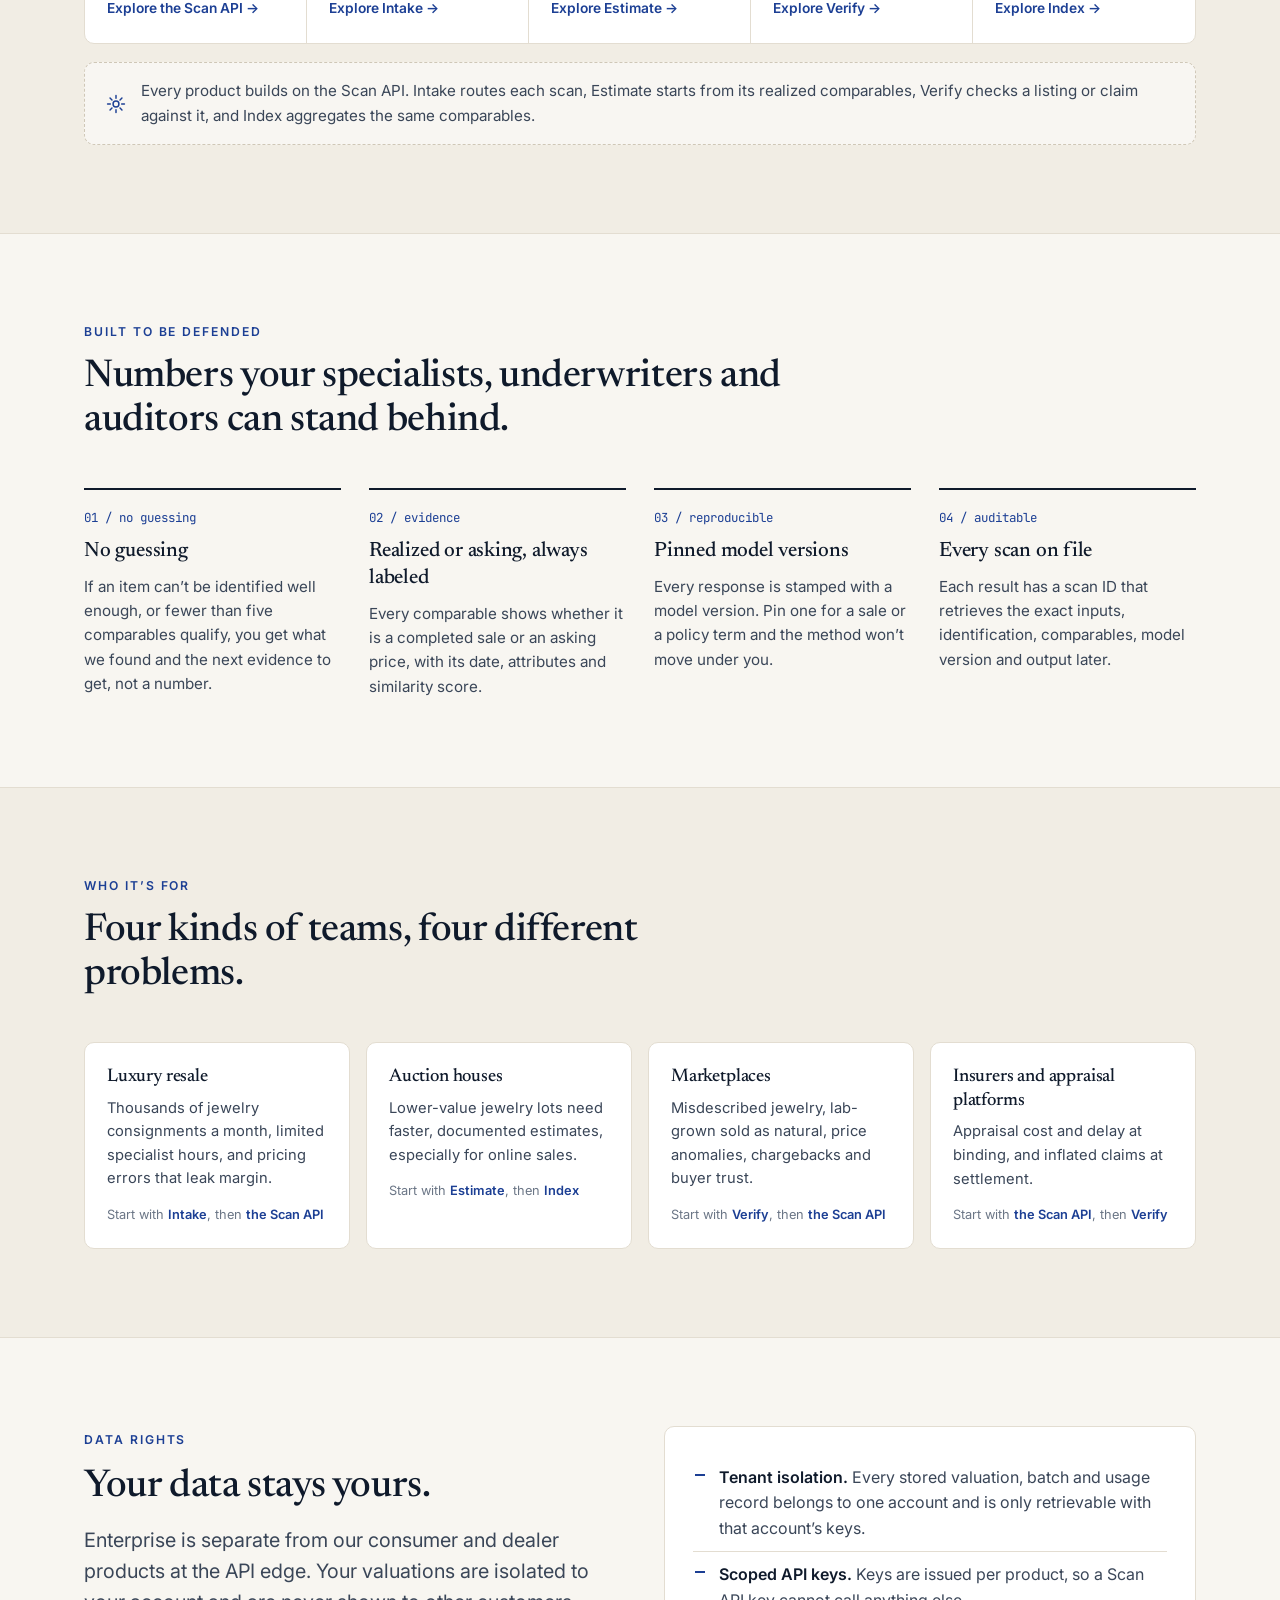
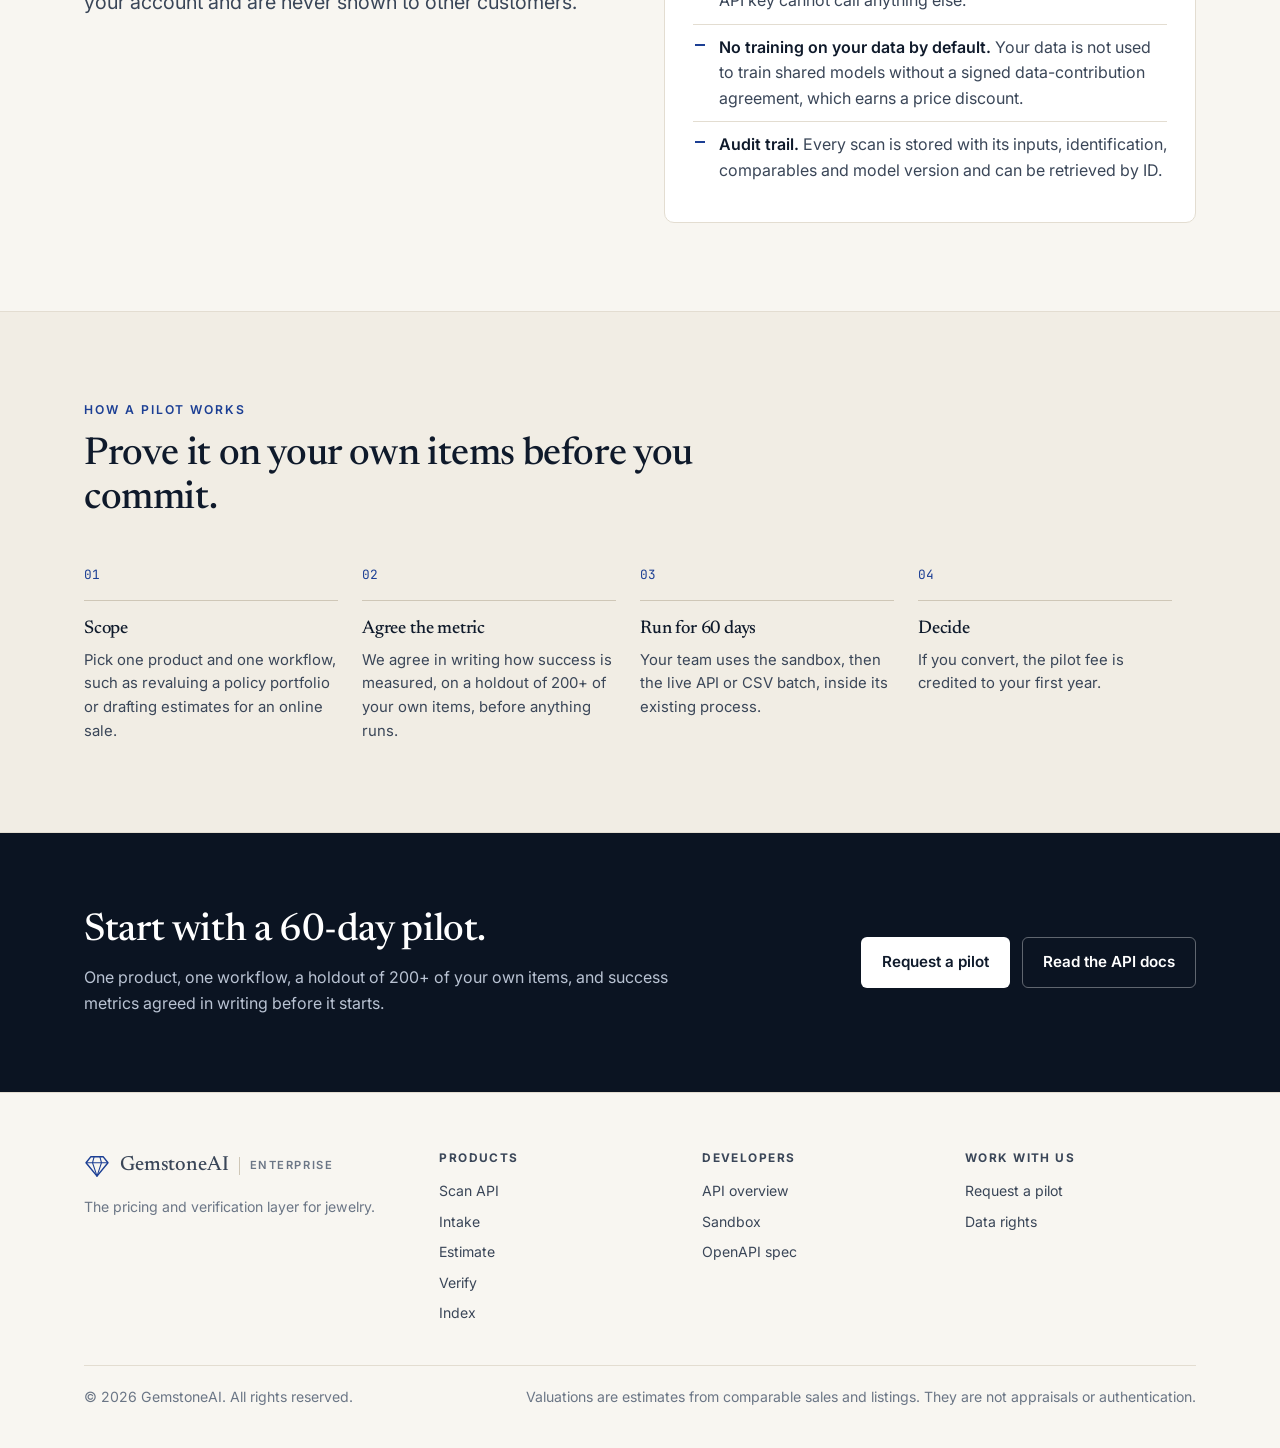
==== commit 875c6965: "website: show Intake, Estimate, Verify and Index as built APIs - Each product page gets an 'In the A" ====
--- a/website/enterprise/index.html
+++ b/website/enterprise/index.html
@@ -82,9 +82,9 @@
     </div>
     <div class="products">
       <a class="product" href="scan.html"><span class="num">01</span><h3>Scan API</h3><span class="pill pill-live">Pilot available</span><p>Your GemstoneAI scan result, built for business systems: what a piece is, what it&rsquo;s worth and the comparables behind it.</p><span class="buyer"><strong>For</strong>Insurers, appraisal platforms, marketplaces</span><span class="more">Explore the Scan API &rarr;</span></a>
-      <a class="product" href="intake.html"><span class="num">02</span><h3>Intake</h3><span class="pill pill-early">Early access</span><p>Triages consigned jewelry into list now, specialist review or lab.</p><span class="buyer"><strong>For</strong>Luxury resale and consignment</span><span class="more">Explore Intake &rarr;</span></a>
-      <a class="product" href="estimate.html"><span class="num">03</span><h3>Estimate</h3><span class="pill pill-early">Early access</span><p>Pre-sale estimates and reserves for jewelry lots, documented with realized comps.</p><span class="buyer"><strong>For</strong>Auction houses</span><span class="more">Explore Estimate &rarr;</span></a>
-      <a class="product" href="verify.html"><span class="num">04</span><h3>Verify</h3><span class="pill pill-early">Early access</span><p>Flags listings and claims whose price, materials, stones or photos don&rsquo;t add up.</p><span class="buyer"><strong>For</strong>Marketplaces and insurers</span><span class="more">Explore Verify &rarr;</span></a>
+      <a class="product" href="intake.html"><span class="num">02</span><h3>Intake</h3><span class="pill pill-live">Pilot available</span><p>Routes consigned jewelry to list now, specialist review, lab or decline, by your rules.</p><span class="buyer"><strong>For</strong>Luxury resale and consignment</span><span class="more">Explore Intake &rarr;</span></a>
+      <a class="product" href="estimate.html"><span class="num">03</span><h3>Estimate</h3><span class="pill pill-early">Early access</span><p>Pre-sale estimates and reserves for jewelry lots, built only from realized sales.</p><span class="buyer"><strong>For</strong>Auction houses</span><span class="more">Explore Estimate &rarr;</span></a>
+      <a class="product" href="verify.html"><span class="num">04</span><h3>Verify</h3><span class="pill pill-live">Pilot available</span><p>Risk-scores listings and claims whose price, identification or photos don&rsquo;t add up.</p><span class="buyer"><strong>For</strong>Marketplaces and insurers</span><span class="more">Explore Verify &rarr;</span></a>
       <a class="product" href="price-index.html"><span class="num">05</span><h3>Index</h3><span class="pill pill-early">Early access</span><p>Price indices for jewelry, diamonds and gemstones, as feeds and reports.</p><span class="buyer"><strong>For</strong>Strategy, finance, lenders</span><span class="more">Explore Index &rarr;</span></a>
     </div>
     <div class="engine-note"><svg viewBox="0 0 24 24" fill="none" aria-hidden="true"><circle cx="12" cy="12" r="3.2" stroke="currentColor" stroke-width="1.6"/><path d="M12 2.8v3M12 18.2v3M2.8 12h3M18.2 12h3M5.5 5.5l2.1 2.1M16.4 16.4l2.1 2.1M5.5 18.5l2.1-2.1M16.4 7.6l2.1-2.1" stroke="currentColor" stroke-width="1.6" stroke-linecap="round"/></svg><span>Every product builds on the Scan API. Intake routes each scan, Estimate starts from its realized comparables, Verify checks a listing or claim against it, and Index aggregates the same comparables.</span></div>
--- a/website/enterprise/assets/styles.css
+++ b/website/enterprise/assets/styles.css
@@ -262,6 +262,10 @@
 .method { font-family: var(--mono); font-size: 0.72rem; font-weight: 700; padding: 2px 6px; border-radius: 4px; margin-right: 6px; }
 .method-post { color: var(--realized); background: var(--realized-bg); }
 .method-get { color: var(--accent); background: var(--accent-soft); }
+.code-wrap { white-space: pre-wrap; overflow-wrap: anywhere; }
+.method-put { color: var(--asking); background: var(--asking-bg); }
+.table th.group { background: var(--card); color: var(--ink-2); padding-top: 20px; }
+.table th.group code { font-size: 0.74rem; text-transform: none; letter-spacing: 0; color: var(--ink-3); }
 
 /* ── CTA band ────────────────────────────────────────────────────────── */
 
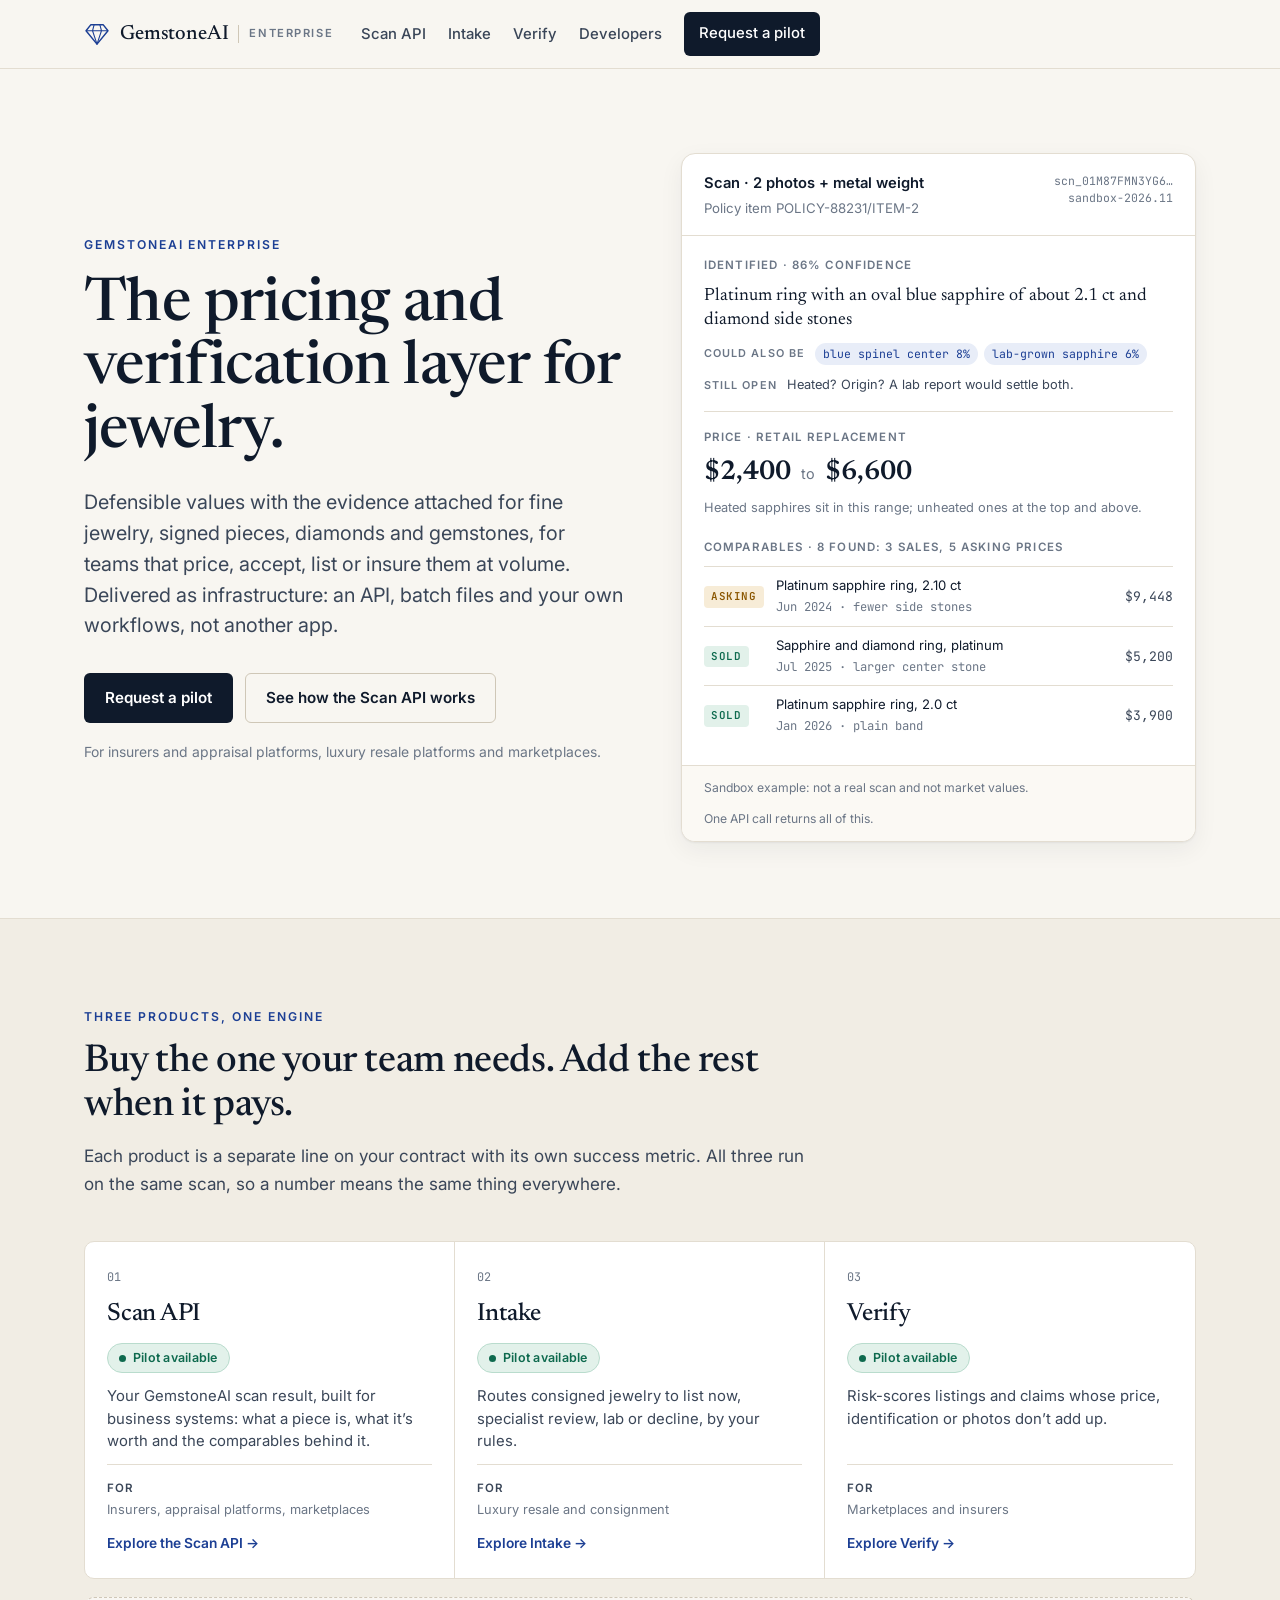
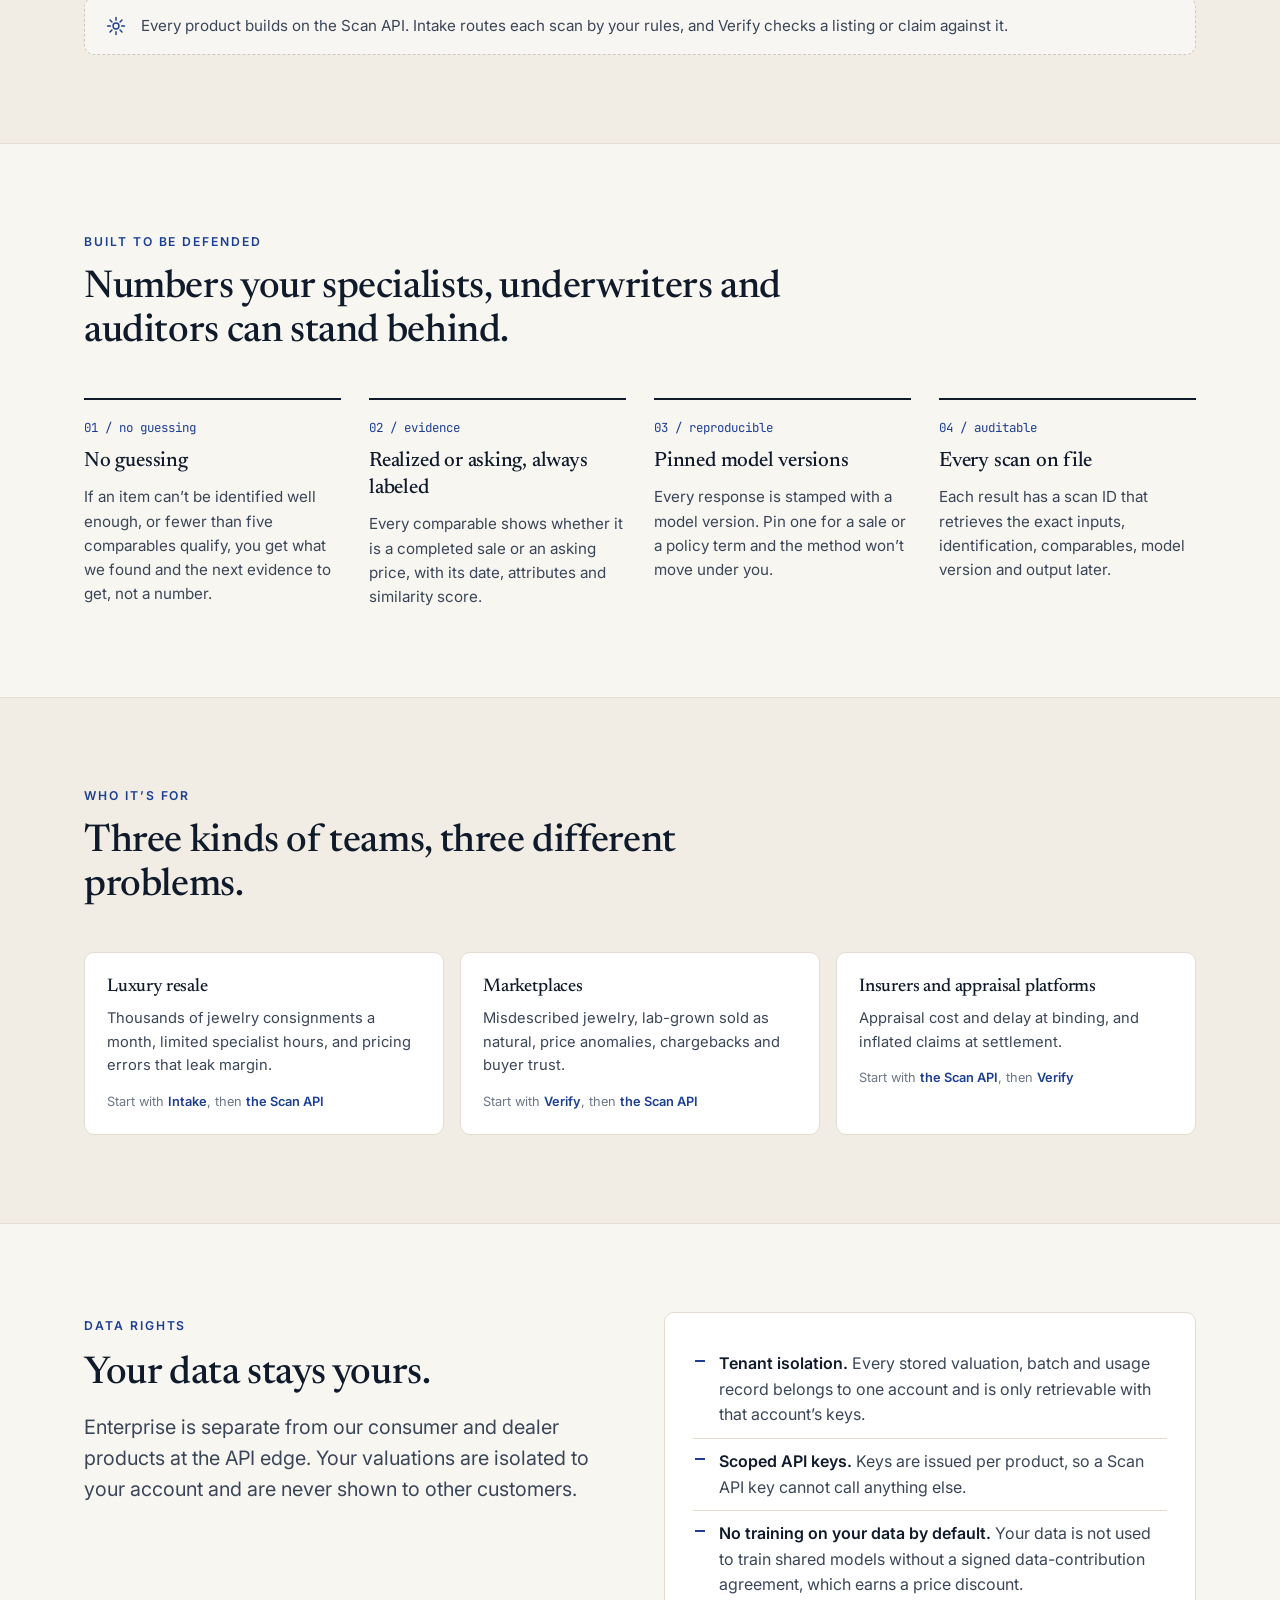
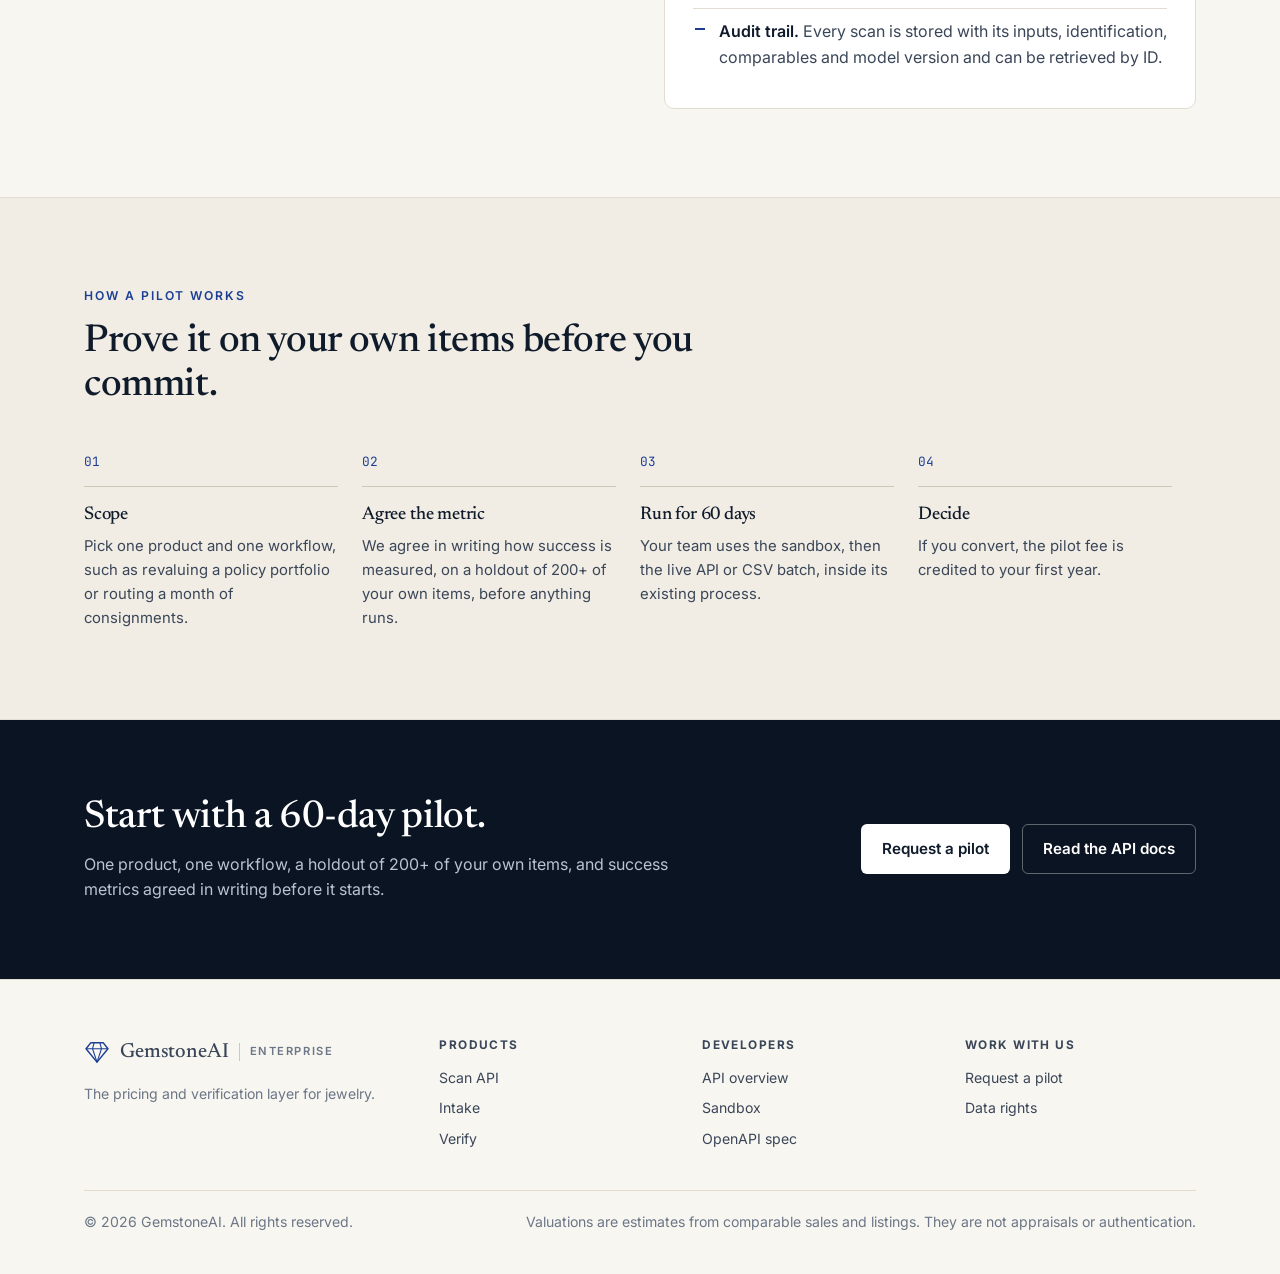
==== commit 9efd80af: "Focus the suite on Scan API, Intake and Verify Estimate needs realized sale prices the comparables d" ====
--- a/website/enterprise/index.html
+++ b/website/enterprise/index.html
@@ -4,7 +4,7 @@
 <meta charset="utf-8">
 <meta name="viewport" content="width=device-width, initial-scale=1">
 <title>GemstoneAI Enterprise</title>
-<meta name="description" content="The pricing and verification layer for jewelry: valuation, intake triage, auction estimates, listing risk and price index data for fine jewelry, diamonds and gemstones.">
+<meta name="description" content="The pricing and verification layer for jewelry: scan results with prices and comparables, consignment intake routing, and listing and claim risk for fine jewelry, diamonds and gemstones.">
 <link rel="preconnect" href="https://fonts.googleapis.com">
 <link rel="preconnect" href="https://fonts.gstatic.com" crossorigin>
 <link href="https://fonts.googleapis.com/css2?family=Inter:wght@400;500;600;700&family=JetBrains+Mono:wght@400;600&family=Newsreader:ital,opsz,wght@0,6..72,400;0,6..72,500;0,6..72,600;1,6..72,400&display=swap" rel="stylesheet">
@@ -20,9 +20,7 @@
       <ul class="nav-links" id="nav-links">
         <li><a href="scan.html">Scan API</a></li>
         <li><a href="intake.html">Intake</a></li>
-        <li><a href="estimate.html">Estimate</a></li>
         <li><a href="verify.html">Verify</a></li>
-        <li><a href="price-index.html">Index</a></li>
         <li><a href="developers.html">Developers</a></li>
         <li><a class="btn btn-primary btn-small" href="pilot.html">Request a pilot</a></li>
       </ul>
@@ -40,7 +38,7 @@
         <a class="btn btn-primary" href="pilot.html">Request a pilot</a>
         <a class="btn btn-secondary" href="scan.html">See how the Scan API works</a>
       </div>
-      <p class="hero-note">For auction houses, luxury resale platforms, marketplaces and insurers.</p>
+      <p class="hero-note">For insurers and appraisal platforms, luxury resale platforms and marketplaces.</p>
     </div>
     <figure class="vcard" aria-label="Example Scan API result for a ring">
   <div class="vcard-head">
@@ -76,18 +74,16 @@
 <section class="section-alt">
   <div class="container">
     <div class="section-head">
-      <span class="eyebrow">Five products, one engine</span>
+      <span class="eyebrow">Three products, one engine</span>
       <h2>Buy the one your team needs. Add the rest when it pays.</h2>
-      <p>Each product is a separate line on your contract with its own success metric. All five run on the same comparables engine, so a number means the same thing everywhere.</p>
+      <p>Each product is a separate line on your contract with its own success metric. All three run on the same scan, so a number means the same thing everywhere.</p>
     </div>
     <div class="products">
       <a class="product" href="scan.html"><span class="num">01</span><h3>Scan API</h3><span class="pill pill-live">Pilot available</span><p>Your GemstoneAI scan result, built for business systems: what a piece is, what it&rsquo;s worth and the comparables behind it.</p><span class="buyer"><strong>For</strong>Insurers, appraisal platforms, marketplaces</span><span class="more">Explore the Scan API &rarr;</span></a>
       <a class="product" href="intake.html"><span class="num">02</span><h3>Intake</h3><span class="pill pill-live">Pilot available</span><p>Routes consigned jewelry to list now, specialist review, lab or decline, by your rules.</p><span class="buyer"><strong>For</strong>Luxury resale and consignment</span><span class="more">Explore Intake &rarr;</span></a>
-      <a class="product" href="estimate.html"><span class="num">03</span><h3>Estimate</h3><span class="pill pill-early">Early access</span><p>Pre-sale estimates and reserves for jewelry lots, built only from realized sales.</p><span class="buyer"><strong>For</strong>Auction houses</span><span class="more">Explore Estimate &rarr;</span></a>
-      <a class="product" href="verify.html"><span class="num">04</span><h3>Verify</h3><span class="pill pill-live">Pilot available</span><p>Risk-scores listings and claims whose price, identification or photos don&rsquo;t add up.</p><span class="buyer"><strong>For</strong>Marketplaces and insurers</span><span class="more">Explore Verify &rarr;</span></a>
-      <a class="product" href="price-index.html"><span class="num">05</span><h3>Index</h3><span class="pill pill-early">Early access</span><p>Price indices for jewelry, diamonds and gemstones, as feeds and reports.</p><span class="buyer"><strong>For</strong>Strategy, finance, lenders</span><span class="more">Explore Index &rarr;</span></a>
+      <a class="product" href="verify.html"><span class="num">03</span><h3>Verify</h3><span class="pill pill-live">Pilot available</span><p>Risk-scores listings and claims whose price, identification or photos don&rsquo;t add up.</p><span class="buyer"><strong>For</strong>Marketplaces and insurers</span><span class="more">Explore Verify &rarr;</span></a>
     </div>
-    <div class="engine-note"><svg viewBox="0 0 24 24" fill="none" aria-hidden="true"><circle cx="12" cy="12" r="3.2" stroke="currentColor" stroke-width="1.6"/><path d="M12 2.8v3M12 18.2v3M2.8 12h3M18.2 12h3M5.5 5.5l2.1 2.1M16.4 16.4l2.1 2.1M5.5 18.5l2.1-2.1M16.4 7.6l2.1-2.1" stroke="currentColor" stroke-width="1.6" stroke-linecap="round"/></svg><span>Every product builds on the Scan API. Intake routes each scan, Estimate starts from its realized comparables, Verify checks a listing or claim against it, and Index aggregates the same comparables.</span></div>
+    <div class="engine-note"><svg viewBox="0 0 24 24" fill="none" aria-hidden="true"><circle cx="12" cy="12" r="3.2" stroke="currentColor" stroke-width="1.6"/><path d="M12 2.8v3M12 18.2v3M2.8 12h3M18.2 12h3M5.5 5.5l2.1 2.1M16.4 16.4l2.1 2.1M5.5 18.5l2.1-2.1M16.4 7.6l2.1-2.1" stroke="currentColor" stroke-width="1.6" stroke-linecap="round"/></svg><span>Every product builds on the Scan API. Intake routes each scan by your rules, and Verify checks a listing or claim against it.</span></div>
   </div>
 </section>
 
@@ -110,11 +106,10 @@
   <div class="container">
     <div class="section-head">
       <span class="eyebrow">Who it&rsquo;s for</span>
-      <h2>Four kinds of teams, four different problems.</h2>
+      <h2>Three kinds of teams, three different problems.</h2>
     </div>
     <div class="segments">
       <div class="segment"><h3>Luxury resale</h3><p>Thousands of jewelry consignments a month, limited specialist hours, and pricing errors that leak margin.</p><p class="lead">Start with <a href="intake.html">Intake</a>, then <a href="scan.html">the Scan API</a></p></div>
-      <div class="segment"><h3>Auction houses</h3><p>Lower-value jewelry lots need faster, documented estimates, especially for online sales.</p><p class="lead">Start with <a href="estimate.html">Estimate</a>, then <a href="price-index.html">Index</a></p></div>
       <div class="segment"><h3>Marketplaces</h3><p>Misdescribed jewelry, lab-grown sold as natural, price anomalies, chargebacks and buyer trust.</p><p class="lead">Start with <a href="verify.html">Verify</a>, then <a href="scan.html">the Scan API</a></p></div>
       <div class="segment"><h3>Insurers and appraisal platforms</h3><p>Appraisal cost and delay at binding, and inflated claims at settlement.</p><p class="lead">Start with <a href="scan.html">the Scan API</a>, then <a href="verify.html">Verify</a></p></div>
     </div>
@@ -141,7 +136,7 @@
       <h2>Prove it on your own items before you commit.</h2>
     </div>
     <div class="steps">
-      <div class="step"><h3>Scope</h3><p>Pick one product and one workflow, such as revaluing a policy portfolio or drafting estimates for an online sale.</p></div>
+      <div class="step"><h3>Scope</h3><p>Pick one product and one workflow, such as revaluing a policy portfolio or routing a month of consignments.</p></div>
       <div class="step"><h3>Agree the metric</h3><p>We agree in writing how success is measured, on a holdout of 200+ of your own items, before anything runs.</p></div>
       <div class="step"><h3>Run for 60 days</h3><p>Your team uses the sandbox, then the live API or CSV batch, inside its existing process.</p></div>
       <div class="step"><h3>Decide</h3><p>If you convert, the pilot fee is credited to your first year.</p></div>
@@ -174,9 +169,7 @@
         <ul>
           <li><a href="scan.html">Scan API</a></li>
           <li><a href="intake.html">Intake</a></li>
-          <li><a href="estimate.html">Estimate</a></li>
           <li><a href="verify.html">Verify</a></li>
-          <li><a href="price-index.html">Index</a></li>
         </ul>
       </div>
       <div>
--- a/website/enterprise/assets/styles.css
+++ b/website/enterprise/assets/styles.css
@@ -130,7 +130,7 @@
 
 /* ── Product grid ────────────────────────────────────────────────────── */
 
-.products { display: grid; grid-template-columns: repeat(5, minmax(0, 1fr)); gap: 0; border: 1px solid var(--line); border-radius: var(--radius); background: var(--card); overflow: hidden; }
+.products { display: grid; grid-template-columns: repeat(3, minmax(0, 1fr)); gap: 0; border: 1px solid var(--line); border-radius: var(--radius); background: var(--card); overflow: hidden; }
 .product { display: flex; flex-direction: column; gap: 12px; padding: 26px 22px 24px; border-right: 1px solid var(--line); color: var(--ink); transition: background 0.15s; min-width: 0; }
 .product:last-child { border-right: 0; }
 .product:hover { background: #fcfbf8; color: var(--ink); }
@@ -236,7 +236,7 @@
 .step h3 { font-size: 1.15rem; margin-bottom: 8px; }
 .step p { font-size: 0.93rem; color: var(--ink-2); }
 
-.segments { display: grid; grid-template-columns: repeat(4, minmax(0, 1fr)); gap: 16px; }
+.segments { display: grid; grid-template-columns: repeat(3, minmax(0, 1fr)); gap: 16px; }
 .segment { padding: 22px; border-radius: var(--radius); background: var(--card); border: 1px solid var(--line); }
 .segment h3 { font-size: 1.15rem; margin-bottom: 8px; }
 .segment p { font-size: 0.92rem; color: var(--ink-2); }
@@ -306,11 +306,7 @@
 /* ── Responsive ──────────────────────────────────────────────────────── */
 
 @media (max-width: 1080px) {
-  .products { grid-template-columns: repeat(3, minmax(0, 1fr)); }
-  .product { border-bottom: 1px solid var(--line); }
-  .product:nth-child(3) { border-right: 0; }
-  .product:nth-child(n+4) { border-bottom: 0; }
-  .principles, .segments, .steps { grid-template-columns: repeat(2, minmax(0, 1fr)); row-gap: 36px; }
+  .principles, .steps { grid-template-columns: repeat(2, minmax(0, 1fr)); row-gap: 36px; }
   .route-grid { grid-template-columns: repeat(2, minmax(0, 1fr)); }
 }
 
@@ -323,6 +319,10 @@
   .nav-links a[aria-current="page"] { box-shadow: none; color: var(--accent); }
   .nav-links li a.btn { display: flex; justify-content: center; margin-top: 10px; width: 100%; padding: 12px 16px; border-top: 0; }
   .hero-grid, .split { grid-template-columns: minmax(0, 1fr); gap: 40px; }
+  .products { grid-template-columns: minmax(0, 1fr); }
+  .product { border-right: 0; border-bottom: 1px solid var(--line); }
+  .product:last-child { border-bottom: 0; }
+  .segments { grid-template-columns: minmax(0, 1fr); row-gap: 28px; }
   .split-3 { grid-template-columns: minmax(0, 1fr); }
   .footer-grid { grid-template-columns: 1fr 1fr; }
   .metric { grid-template-columns: minmax(0, 1fr); gap: 12px; }
@@ -333,9 +333,6 @@
   section { padding: 64px 0; }
   .hero { padding: 52px 0 56px; }
   .brand-sub { display: none; }
-  .products { grid-template-columns: minmax(0, 1fr); }
-  .product, .product:nth-child(3) { border-right: 0; border-bottom: 1px solid var(--line); }
-  .product:last-child { border-bottom: 0; }
   .principles, .segments, .steps, .route-grid { grid-template-columns: minmax(0, 1fr); }
   .form { grid-template-columns: minmax(0, 1fr); }
   .vrow { grid-template-columns: minmax(0, 1fr); }
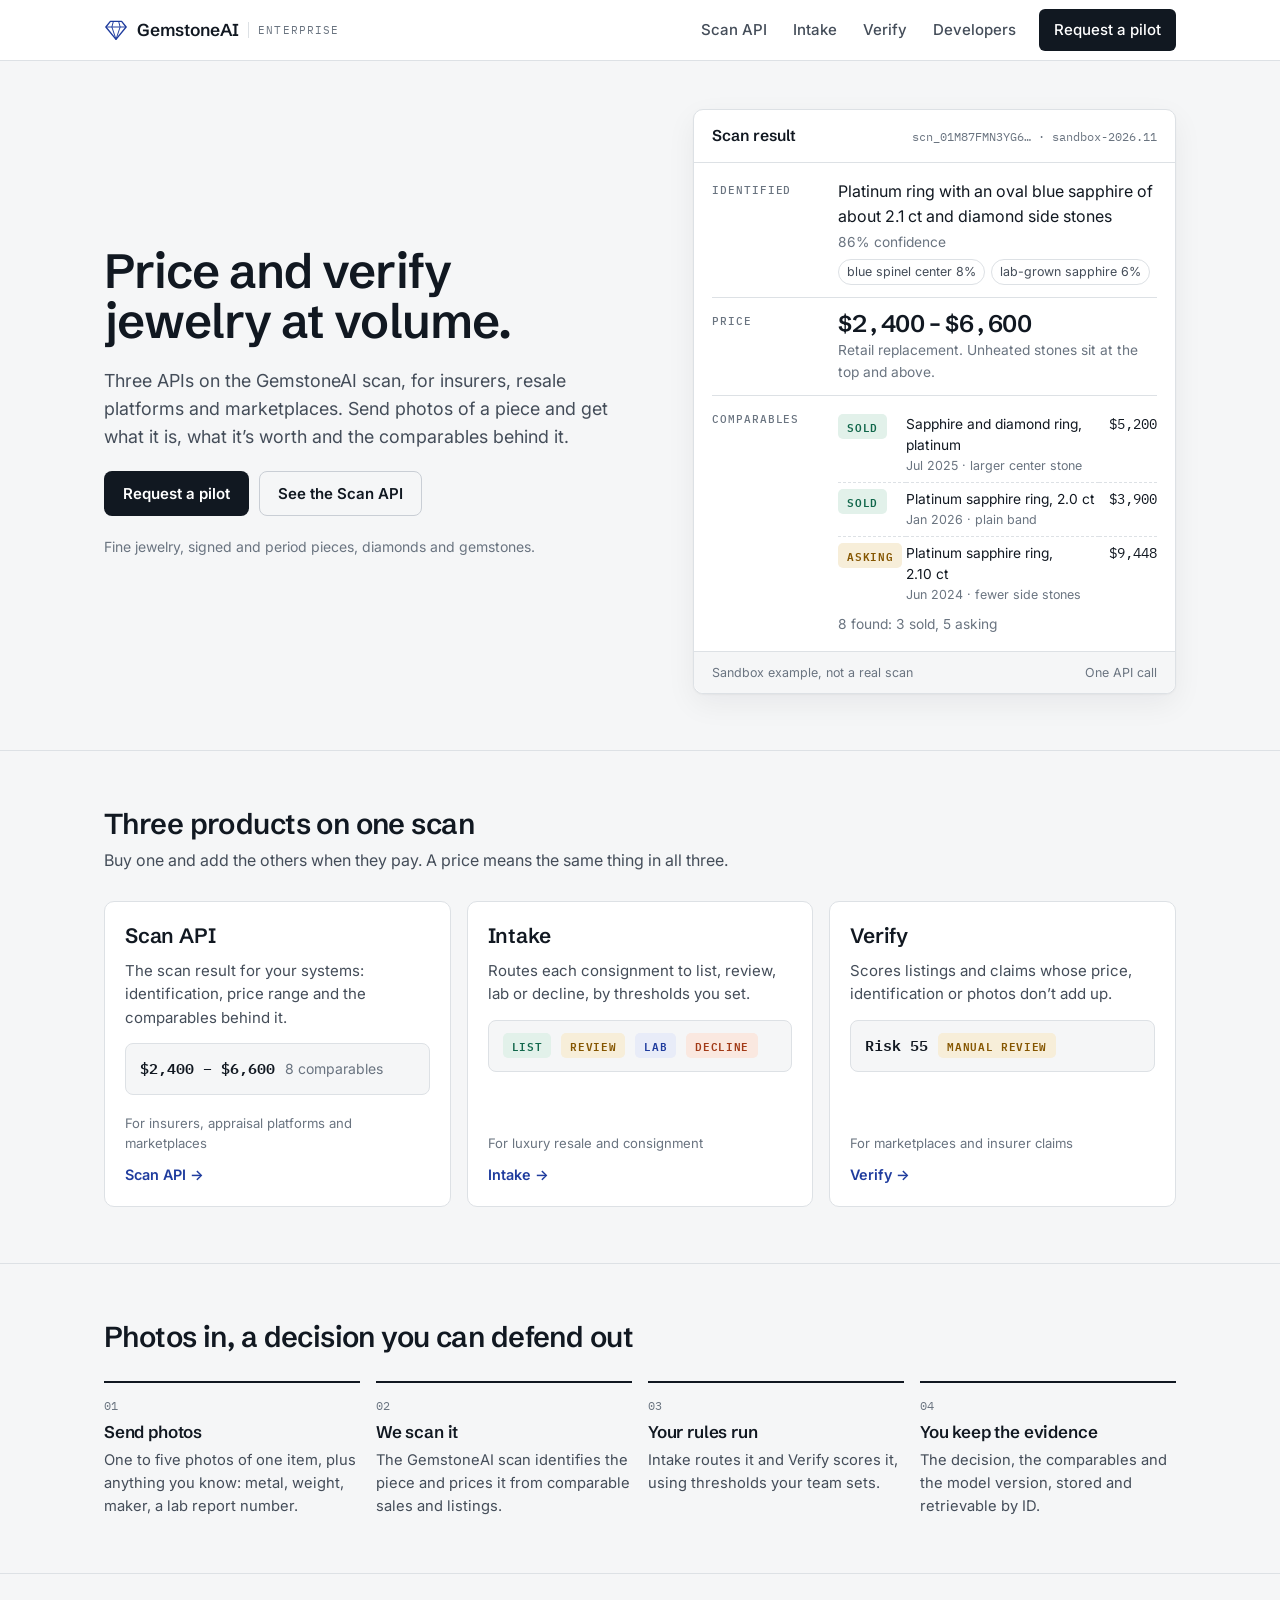
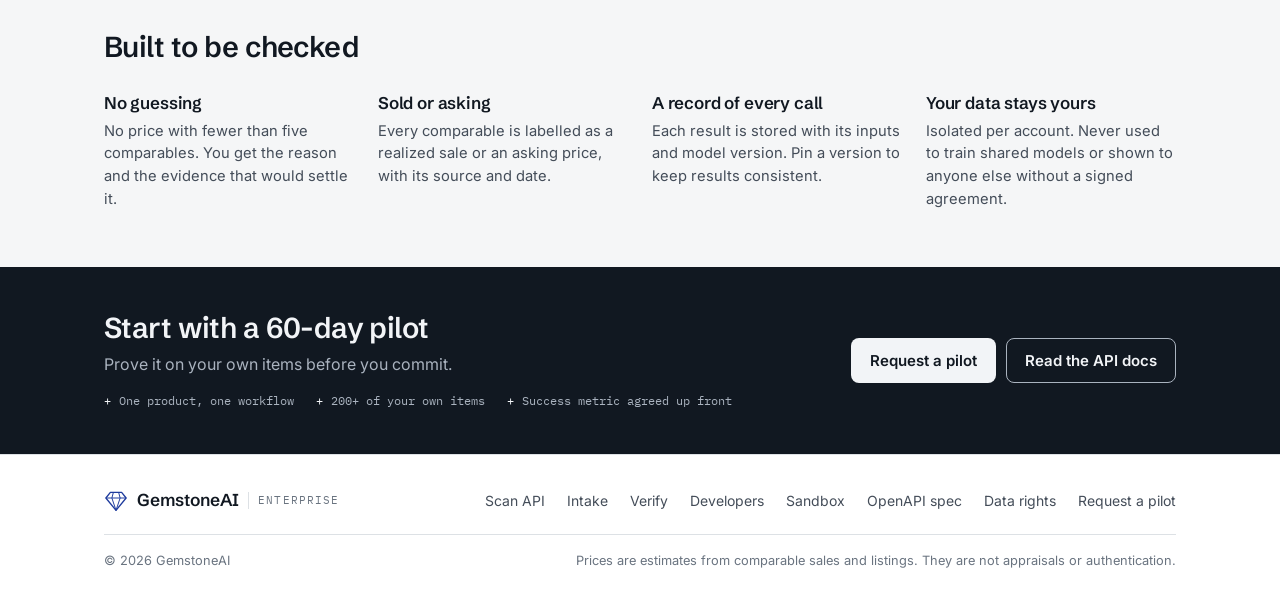
==== commit 5b88ff1b: "website: redesign for one clear takeaway per page The pages were long (about 4,000px each), repeated" ====
--- a/website/enterprise/index.html
+++ b/website/enterprise/index.html
@@ -2,195 +2,125 @@
 <html lang="en">
 <head>
 <meta charset="utf-8">
-<meta name="viewport" content="width=device-width, initial-scale=1">
+<meta name="viewport" content="width=device-width, initial-scale=1, viewport-fit=cover">
 <title>GemstoneAI Enterprise</title>
-<meta name="description" content="The pricing and verification layer for jewelry: scan results with prices and comparables, consignment intake routing, and listing and claim risk for fine jewelry, diamonds and gemstones.">
+<meta name="description" content="Price and verify jewelry at volume: the Scan API, Intake and Verify, built on the GemstoneAI scan.">
 <link rel="preconnect" href="https://fonts.googleapis.com">
 <link rel="preconnect" href="https://fonts.gstatic.com" crossorigin>
-<link href="https://fonts.googleapis.com/css2?family=Inter:wght@400;500;600;700&family=JetBrains+Mono:wght@400;600&family=Newsreader:ital,opsz,wght@0,6..72,400;0,6..72,500;0,6..72,600;1,6..72,400&display=swap" rel="stylesheet">
+<link href="https://fonts.googleapis.com/css2?family=IBM+Plex+Mono:wght@400;500;600&family=Inter:wght@400;500;600;700&family=Schibsted+Grotesk:wght@500;600;700&display=swap" rel="stylesheet">
 <link rel="stylesheet" href="assets/styles.css">
 </head>
 <body>
 <a class="skip-link" href="#main">Skip to content</a>
 <header class="nav">
-  <div class="container nav-inner">
-    <a class="brand" href="index.html" aria-label="GemstoneAI Enterprise home"><svg class="brand-mark" viewBox="0 0 32 32" fill="none" aria-hidden="true"><path d="M8.5 4.5h15l6 7.5L16 28.5 2.5 12z" stroke="#1c3f94" stroke-width="1.8" stroke-linejoin="round"/><path d="M2.5 12h27M12.5 4.5 10.5 12 16 28.5 21.5 12l-2-7.5" stroke="#1c3f94" stroke-width="1.3" stroke-linejoin="round"/></svg><span class="brand-name">GemstoneAI</span><span class="brand-sub">Enterprise</span></a>
+  <div class="wrap nav-inner">
+    <a class="brand" href="index.html" aria-label="GemstoneAI Enterprise home"><svg class="brand-mark" viewBox="0 0 32 32" fill="none" aria-hidden="true"><path d="M8.5 4.5h15l6 7.5L16 28.5 2.5 12z" stroke="currentColor" stroke-width="1.8" stroke-linejoin="round"/><path d="M2.5 12h27M12.5 4.5 10.5 12 16 28.5 21.5 12l-2-7.5" stroke="currentColor" stroke-width="1.3" stroke-linejoin="round"/></svg><span class="brand-name">GemstoneAI</span><span class="brand-sub">Enterprise</span></a>
     <button class="nav-toggle" type="button" aria-expanded="false" aria-controls="nav-links">Menu</button>
-    <nav aria-label="Main">
-      <ul class="nav-links" id="nav-links">
-        <li><a href="scan.html">Scan API</a></li>
-        <li><a href="intake.html">Intake</a></li>
-        <li><a href="verify.html">Verify</a></li>
-        <li><a href="developers.html">Developers</a></li>
-        <li><a class="btn btn-primary btn-small" href="pilot.html">Request a pilot</a></li>
-      </ul>
-    </nav>
+    <ul class="nav-links" id="nav-links">
+      <li><a href="scan.html">Scan API</a></li>
+      <li><a href="intake.html">Intake</a></li>
+      <li><a href="verify.html">Verify</a></li>
+      <li><a href="developers.html">Developers</a></li>
+      <li class="cta-item"><a class="btn btn-primary" href="pilot.html">Request a pilot</a></li>
+    </ul>
   </div>
 </header>
 <main id="main">
 <section class="hero">
-  <div class="container hero-grid">
-    <div>
-      <span class="eyebrow">GemstoneAI Enterprise</span>
-      <h1>The pricing and verification layer for jewelry.</h1>
-      <p class="lede">Defensible values with the evidence attached for fine jewelry, signed pieces, diamonds and gemstones, for teams that price, accept, list or insure them at volume. Delivered as infrastructure: an API, batch files and your own workflows, not another app.</p>
-      <div class="hero-actions">
+  <div class="wrap hero-grid">
+    <div class="hero-copy">
+      <h1>Price and verify jewelry at volume.</h1>
+      <p class="lede">Three APIs on the GemstoneAI scan, for insurers, resale platforms and marketplaces. Send photos of a piece and get what it is, what it&rsquo;s worth and the comparables behind it.</p>
+      <div class="actions">
         <a class="btn btn-primary" href="pilot.html">Request a pilot</a>
-        <a class="btn btn-secondary" href="scan.html">See how the Scan API works</a>
+        <a class="btn btn-quiet" href="scan.html">See the Scan API</a>
       </div>
-      <p class="hero-note">For insurers and appraisal platforms, luxury resale platforms and marketplaces.</p>
+      <p class="hero-note">Fine jewelry, signed and period pieces, diamonds and gemstones.</p>
     </div>
-    <figure class="vcard" aria-label="Example Scan API result for a ring">
-  <div class="vcard-head">
-    <div class="vcard-stone">Scan &middot; 2 photos + metal weight<span>Policy item POLICY-88231/ITEM-2</span></div>
-    <div class="vcard-id">scn_01M87FMN3YG6&hellip;<br>sandbox-2026.11</div>
+    <figure class="report" aria-label="Example Scan API result">
+  <div class="report-head"><b>Scan result</b><span class="mono">scn_01M87FMN3YG6&hellip; &middot; sandbox-2026.11</span></div>
+  <div class="report-body">
+    <div class="rrow"><span class="label">Identified</span><div>Platinum ring with an oval blue sapphire of about 2.1&nbsp;ct and diamond side stones<div class="sub">86% confidence</div><div class="chips"><span class="alt">blue spinel center 8%</span><span class="alt">lab-grown sapphire 6%</span></div></div></div>
+    <div class="rrow"><span class="label">Price</span><div><div class="big">$2,400 &ndash; $6,600</div><div class="sub">Retail replacement. Unheated stones sit at the top and above.</div></div></div>
+    <div class="rrow"><span class="label">Comparables</span><div>
+      <table class="comps"><tbody>
+        <tr><td><span class="chip c-sold">Sold</span></td><td>Sapphire and diamond ring, platinum<span class="sim">Jul 2025 &middot; larger center stone</span></td><td>$5,200</td></tr>
+        <tr><td><span class="chip c-sold">Sold</span></td><td>Platinum sapphire ring, 2.0&nbsp;ct<span class="sim">Jan 2026 &middot; plain band</span></td><td>$3,900</td></tr>
+        <tr><td><span class="chip c-asking">Asking</span></td><td>Platinum sapphire ring, 2.10&nbsp;ct<span class="sim">Jun 2024 &middot; fewer side stones</span></td><td>$9,448</td></tr>
+      </tbody></table>
+      <div class="sub">8 found: 3 sold, 5 asking</div>
+    </div></div>
   </div>
-  <div class="vcard-body">
-    <div class="ident">
-      <div class="vcard-label">Identified &middot; 86% confidence</div>
-      <p class="ident-summary">Platinum ring with an oval blue sapphire of about 2.1&nbsp;ct and diamond side stones</p>
-      <div class="ident-alts"><span>Could also be</span><span class="alt-chip">blue spinel center 8%</span><span class="alt-chip">lab-grown sapphire 6%</span></div>
-      <div class="ident-open"><span>Still open</span>Heated? Origin? A lab report would settle both.</div>
-    </div>
-    <div class="band">
-      <div class="vcard-label">Price &middot; retail replacement</div>
-      <div class="price-range">$2,400 <span>to</span> $6,600</div>
-      <div class="band-sub">Heated sapphires sit in this range; unheated ones at the top and above.</div>
-    </div>
-    <div style="margin-top:4px">
-      <div class="vcard-label">Comparables &middot; 8 found: 3 sales, 5 asking prices</div>
-      <table class="comps-table">
-        <tr><td><span class="tag tag-asking">Asking</span></td><td>Platinum sapphire ring, 2.10&nbsp;ct<br><span class="sim">Jun 2024 &middot; fewer side stones</span></td><td>$9,448</td></tr>
-        <tr><td><span class="tag tag-realized">Sold</span></td><td>Sapphire and diamond ring, platinum<br><span class="sim">Jul 2025 &middot; larger center stone</span></td><td>$5,200</td></tr>
-        <tr><td><span class="tag tag-realized">Sold</span></td><td>Platinum sapphire ring, 2.0&nbsp;ct<br><span class="sim">Jan 2026 &middot; plain band</span></td><td>$3,900</td></tr>
-      </table>
-    </div>
-  </div>
-  <figcaption class="vcard-foot"><span>Sandbox example: not a real scan and not market values.</span><span>One API call returns all of this.</span></figcaption>
+  <figcaption class="report-foot"><span>Sandbox example, not a real scan</span><span>One API call</span></figcaption>
 </figure>
   </div>
 </section>
-
-<section class="section-alt">
-  <div class="container">
+<section class="section">
+  <div class="wrap">
     <div class="section-head">
-      <span class="eyebrow">Three products, one engine</span>
-      <h2>Buy the one your team needs. Add the rest when it pays.</h2>
-      <p>Each product is a separate line on your contract with its own success metric. All three run on the same scan, so a number means the same thing everywhere.</p>
+      <h2>Three products on one scan</h2>
+      <p>Buy one and add the others when they pay. A price means the same thing in all three.</p>
     </div>
-    <div class="products">
-      <a class="product" href="scan.html"><span class="num">01</span><h3>Scan API</h3><span class="pill pill-live">Pilot available</span><p>Your GemstoneAI scan result, built for business systems: what a piece is, what it&rsquo;s worth and the comparables behind it.</p><span class="buyer"><strong>For</strong>Insurers, appraisal platforms, marketplaces</span><span class="more">Explore the Scan API &rarr;</span></a>
-      <a class="product" href="intake.html"><span class="num">02</span><h3>Intake</h3><span class="pill pill-live">Pilot available</span><p>Routes consigned jewelry to list now, specialist review, lab or decline, by your rules.</p><span class="buyer"><strong>For</strong>Luxury resale and consignment</span><span class="more">Explore Intake &rarr;</span></a>
-      <a class="product" href="verify.html"><span class="num">03</span><h3>Verify</h3><span class="pill pill-live">Pilot available</span><p>Risk-scores listings and claims whose price, identification or photos don&rsquo;t add up.</p><span class="buyer"><strong>For</strong>Marketplaces and insurers</span><span class="more">Explore Verify &rarr;</span></a>
-    </div>
-    <div class="engine-note"><svg viewBox="0 0 24 24" fill="none" aria-hidden="true"><circle cx="12" cy="12" r="3.2" stroke="currentColor" stroke-width="1.6"/><path d="M12 2.8v3M12 18.2v3M2.8 12h3M18.2 12h3M5.5 5.5l2.1 2.1M16.4 16.4l2.1 2.1M5.5 18.5l2.1-2.1M16.4 7.6l2.1-2.1" stroke="currentColor" stroke-width="1.6" stroke-linecap="round"/></svg><span>Every product builds on the Scan API. Intake routes each scan by your rules, and Verify checks a listing or claim against it.</span></div>
-  </div>
-</section>
-
-<section>
-  <div class="container">
-    <div class="section-head">
-      <span class="eyebrow">Built to be defended</span>
-      <h2>Numbers your specialists, underwriters and auditors can stand behind.</h2>
-    </div>
-    <div class="principles">
-      <div class="principle"><span class="k">01 / no guessing</span><h3>No guessing</h3><p>If an item can&rsquo;t be identified well enough, or fewer than five comparables qualify, you get what we found and the next evidence to get, not a number.</p></div>
-      <div class="principle"><span class="k">02 / evidence</span><h3>Realized or asking, always labeled</h3><p>Every comparable shows whether it is a completed sale or an asking price, with its date, attributes and similarity score.</p></div>
-      <div class="principle"><span class="k">03 / reproducible</span><h3>Pinned model versions</h3><p>Every response is stamped with a model version. Pin one for a sale or a policy term and the method won&rsquo;t move under you.</p></div>
-      <div class="principle"><span class="k">04 / auditable</span><h3>Every scan on file</h3><p>Each result has a scan ID that retrieves the exact inputs, identification, comparables, model version and output later.</p></div>
+    <div class="grid3">
+      <a class="card product" href="scan.html"><div class="product-top"><h3>Scan API</h3></div><p>The scan result for your systems: identification, price range and the comparables behind it.</p><div class="out"><span class="mono">$2,400 &ndash; $6,600</span><span class="muted small">8 comparables</span></div><span class="for">For insurers, appraisal platforms and marketplaces</span><span class="more">Scan API &rarr;</span></a>
+      <a class="card product" href="intake.html"><div class="product-top"><h3>Intake</h3></div><p>Routes each consignment to list, review, lab or decline, by thresholds you set.</p><div class="out"><span class="chip c-list">List</span><span class="chip c-review">Review</span><span class="chip c-lab">Lab</span><span class="chip c-decline">Decline</span></div><span class="for">For luxury resale and consignment</span><span class="more">Intake &rarr;</span></a>
+      <a class="card product" href="verify.html"><div class="product-top"><h3>Verify</h3></div><p>Scores listings and claims whose price, identification or photos don&rsquo;t add up.</p><div class="out"><span class="mono">Risk 55</span><span class="chip c-review">Manual review</span></div><span class="for">For marketplaces and insurer claims</span><span class="more">Verify &rarr;</span></a>
     </div>
   </div>
 </section>
-
-<section class="section-alt">
-  <div class="container">
+<section class="section">
+  <div class="wrap">
     <div class="section-head">
-      <span class="eyebrow">Who it&rsquo;s for</span>
-      <h2>Three kinds of teams, three different problems.</h2>
+      <h2>Photos in, a decision you can defend out</h2>
     </div>
-    <div class="segments">
-      <div class="segment"><h3>Luxury resale</h3><p>Thousands of jewelry consignments a month, limited specialist hours, and pricing errors that leak margin.</p><p class="lead">Start with <a href="intake.html">Intake</a>, then <a href="scan.html">the Scan API</a></p></div>
-      <div class="segment"><h3>Marketplaces</h3><p>Misdescribed jewelry, lab-grown sold as natural, price anomalies, chargebacks and buyer trust.</p><p class="lead">Start with <a href="verify.html">Verify</a>, then <a href="scan.html">the Scan API</a></p></div>
-      <div class="segment"><h3>Insurers and appraisal platforms</h3><p>Appraisal cost and delay at binding, and inflated claims at settlement.</p><p class="lead">Start with <a href="scan.html">the Scan API</a>, then <a href="verify.html">Verify</a></p></div>
-    </div>
+    <ol class="steps">
+      <li><h3>Send photos</h3><p>One to five photos of one item, plus anything you know: metal, weight, maker, a lab report number.</p></li>
+      <li><h3>We scan it</h3><p>The GemstoneAI scan identifies the piece and prices it from comparable sales and listings.</p></li>
+      <li><h3>Your rules run</h3><p>Intake routes it and Verify scores it, using thresholds your team sets.</p></li>
+      <li><h3>You keep the evidence</h3><p>The decision, the comparables and the model version, stored and retrievable by ID.</p></li>
+    </ol>
   </div>
 </section>
-
-<section id="data-rights">
-  <div class="container split">
-    <div>
-      <span class="eyebrow">Data rights</span>
-      <h2 style="margin-top:14px">Your data stays yours.</h2>
-      <p class="lede" style="margin-top:16px">Enterprise is separate from our consumer and dealer products at the API edge. Your valuations are isolated to your account and are never shown to other customers.</p>
+<section class="section" id="data-rights">
+  <div class="wrap">
+    <div class="section-head">
+      <h2>Built to be checked</h2>
     </div>
-    <div class="panel">
-      <ul class="list"><li><strong>Tenant isolation.</strong> Every stored valuation, batch and usage record belongs to one account and is only retrievable with that account&rsquo;s keys.</li><li><strong>Scoped API keys.</strong> Keys are issued per product, so a Scan API key cannot call anything else.</li><li><strong>No training on your data by default.</strong> Your data is not used to train shared models without a signed data-contribution agreement, which earns a price discount.</li><li><strong>Audit trail.</strong> Every scan is stored with its inputs, identification, comparables and model version and can be retrieved by ID.</li></ul>
-    </div>
+    <div class="facts"><div class="fact"><h3>No guessing</h3><p>No price with fewer than five comparables. You get the reason and the evidence that would settle it.</p></div><div class="fact"><h3>Sold or asking</h3><p>Every comparable is labelled as a realized sale or an asking price, with its source and date.</p></div><div class="fact"><h3>A record of every call</h3><p>Each result is stored with its inputs and model version. Pin a version to keep results consistent.</p></div><div class="fact"><h3>Your data stays yours</h3><p>Isolated per account. Never used to train shared models or shown to anyone else without a signed agreement.</p></div></div>
   </div>
 </section>
-
-<section class="section-alt">
-  <div class="container">
-    <div class="section-head">
-      <span class="eyebrow">How a pilot works</span>
-      <h2>Prove it on your own items before you commit.</h2>
+<section class="cta">
+  <div class="wrap cta-inner">
+    <div>
+      <h2>Start with a 60-day pilot</h2>
+      <p>Prove it on your own items before you commit.</p>
+      <ul class="cta-facts"><li>One product, one workflow</li><li>200+ of your own items</li><li>Success metric agreed up front</li></ul>
     </div>
-    <div class="steps">
-      <div class="step"><h3>Scope</h3><p>Pick one product and one workflow, such as revaluing a policy portfolio or routing a month of consignments.</p></div>
-      <div class="step"><h3>Agree the metric</h3><p>We agree in writing how success is measured, on a holdout of 200+ of your own items, before anything runs.</p></div>
-      <div class="step"><h3>Run for 60 days</h3><p>Your team uses the sandbox, then the live API or CSV batch, inside its existing process.</p></div>
-      <div class="step"><h3>Decide</h3><p>If you convert, the pilot fee is credited to your first year.</p></div>
-    </div>
-  </div>
-</section>
-
-<section class="cta-band">
-  <div class="container cta-inner">
-    <div>
-      <h2>Start with a 60-day pilot.</h2>
-      <p>One product, one workflow, a holdout of 200+ of your own items, and success metrics agreed in writing before it starts.</p>
-    </div>
-    <div class="cta-actions">
-      <a class="btn btn-light" href="pilot.html">Request a pilot</a>
-      <a class="btn btn-ghost-light" href="developers.html">Read the API docs</a>
+    <div class="actions">
+      <a class="btn btn-primary" href="pilot.html">Request a pilot</a>
+      <a class="btn btn-quiet" href="developers.html">Read the API docs</a>
     </div>
   </div>
 </section>
 </main>
 <footer class="footer">
-  <div class="container">
-    <div class="footer-grid">
-      <div>
-        <a class="brand" href="index.html"><svg class="brand-mark" viewBox="0 0 32 32" fill="none" aria-hidden="true"><path d="M8.5 4.5h15l6 7.5L16 28.5 2.5 12z" stroke="#1c3f94" stroke-width="1.8" stroke-linejoin="round"/><path d="M2.5 12h27M12.5 4.5 10.5 12 16 28.5 21.5 12l-2-7.5" stroke="#1c3f94" stroke-width="1.3" stroke-linejoin="round"/></svg><span class="brand-name">GemstoneAI</span><span class="brand-sub">Enterprise</span></a>
-        <p style="margin-top:14px;max-width:320px">The pricing and verification layer for jewelry.</p>
-      </div>
-      <div>
-        <h4>Products</h4>
-        <ul>
-          <li><a href="scan.html">Scan API</a></li>
-          <li><a href="intake.html">Intake</a></li>
-          <li><a href="verify.html">Verify</a></li>
-        </ul>
-      </div>
-      <div>
-        <h4>Developers</h4>
-        <ul>
-          <li><a href="developers.html">API overview</a></li>
-          <li><a href="developers.html#sandbox">Sandbox</a></li>
-          <li><a href="openapi.json">OpenAPI spec</a></li>
-        </ul>
-      </div>
-      <div>
-        <h4>Work with us</h4>
-        <ul>
-          <li><a href="pilot.html">Request a pilot</a></li>
-          <li><a href="index.html#data-rights">Data rights</a></li>
-        </ul>
-      </div>
+  <div class="wrap">
+    <div class="footer-row">
+      <a class="brand" href="index.html" aria-label="GemstoneAI Enterprise home"><svg class="brand-mark" viewBox="0 0 32 32" fill="none" aria-hidden="true"><path d="M8.5 4.5h15l6 7.5L16 28.5 2.5 12z" stroke="currentColor" stroke-width="1.8" stroke-linejoin="round"/><path d="M2.5 12h27M12.5 4.5 10.5 12 16 28.5 21.5 12l-2-7.5" stroke="currentColor" stroke-width="1.3" stroke-linejoin="round"/></svg><span class="brand-name">GemstoneAI</span><span class="brand-sub">Enterprise</span></a>
+      <ul class="footer-links">
+        <li><a href="scan.html">Scan API</a></li>
+        <li><a href="intake.html">Intake</a></li>
+        <li><a href="verify.html">Verify</a></li>
+        <li><a href="developers.html">Developers</a></li>
+        <li><a href="developers.html#sandbox">Sandbox</a></li>
+        <li><a href="openapi.json">OpenAPI spec</a></li>
+        <li><a href="index.html#data-rights">Data rights</a></li>
+        <li><a href="pilot.html">Request a pilot</a></li>
+      </ul>
     </div>
     <div class="footer-base">
-      <span>&copy; 2026 GemstoneAI. All rights reserved.</span>
-      <span>Valuations are estimates from comparable sales and listings. They are not appraisals or authentication.</span>
+      <span>&copy; 2026 GemstoneAI</span>
+      <span>Prices are estimates from comparable sales and listings. They are not appraisals or authentication.</span>
     </div>
   </div>
 </footer>
--- a/website/enterprise/assets/styles.css
+++ b/website/enterprise/assets/styles.css
@@ -1,353 +1,344 @@
-/* GemstoneAI Enterprise — site styles */
+/* GemstoneAI Enterprise: site styles
+   Layout: one 1120px column on a 64px section rhythm. Every page opens with its claim beside the
+   product's real output, styled like a grading report: labelled rows, report ids, mono figures. */
 
 :root {
-  --ink: #0f1a2b;
-  --ink-2: #3a4658;
-  --ink-3: #6b7686;
-  --paper: #f8f6f1;
-  --paper-2: #f1ede4;
-  --card: #ffffff;
-  --line: #e3ddd1;
-  --line-strong: #cfc7b7;
-  --accent: #1c3f94;
-  --accent-hover: #2a52b8;
-  --accent-soft: #e8edf8;
-  --realized: #0e6a4e;
-  --realized-bg: #e2f1ea;
-  --asking: #8a5600;
-  --asking-bg: #f7ecd7;
-  --warn: #9a3412;
-  --night: #0b1422;
-  --night-2: #152238;
+  --bg: #f5f6f7;
+  --surface: #ffffff;
+  --ink: #111821;
+  --ink-2: #444d59;
+  --ink-3: #6a7480;
+  --line: #dde1e5;
+  --line-2: #c9ced5;
+  --accent: #1f3c9e;
+  --accent-soft: #e8ecf8;
+  --good: #11674b;
+  --good-bg: #e2f1ea;
+  --warn: #855600;
+  --warn-bg: #f7eed9;
+  --bad: #a23a17;
+  --bad-bg: #fae8e0;
+  --code-bg: #0f1621;
+  --code-ink: #d5dde8;
+  --band: #111821;
+  --band-ink: #f2f4f7;
+  --band-ink-2: #aab3bf;
+  --shadow: 0 1px 2px rgba(17, 24, 33, 0.04), 0 10px 30px rgba(17, 24, 33, 0.06);
+
+  --display: "Schibsted Grotesk", "Inter", system-ui, -apple-system, "Segoe UI", sans-serif;
+  --body: "Inter", system-ui, -apple-system, "Segoe UI", sans-serif;
+  --mono: "IBM Plex Mono", ui-monospace, "SFMono-Regular", Menlo, monospace;
+
   --radius: 10px;
-  --radius-sm: 6px;
-  --shadow: 0 1px 2px rgba(15, 26, 43, 0.05), 0 8px 24px rgba(15, 26, 43, 0.06);
-  --serif: "Newsreader", "Iowan Old Style", Georgia, serif;
-  --sans: "Inter", system-ui, -apple-system, "Segoe UI", sans-serif;
-  --mono: "JetBrains Mono", ui-monospace, "SFMono-Regular", Menlo, monospace;
-  --container: 1160px;
+  --wrap: 1120px;
   --gutter: 24px;
-}
+  --section: 56px;
+  color-scheme: light;
+}
+
+@media (prefers-color-scheme: dark) {
+  :root:not([data-theme="light"]) {
+    --bg: #0d1218;
+    --surface: #151b23;
+    --ink: #e9edf2;
+    --ink-2: #b6bec9;
+    --ink-3: #8c96a3;
+    --line: #262f3a;
+    --line-2: #34404d;
+    --accent: #97acf3;
+    --accent-soft: #1b2540;
+    --good: #6ccaa2;
+    --good-bg: #12271e;
+    --warn: #e2b55c;
+    --warn-bg: #2a2213;
+    --bad: #f19172;
+    --bad-bg: #2d1913;
+    --code-bg: #0a0f15;
+    --code-ink: #d5dde8;
+    --band: #1a222c;
+    --band-ink: #e9edf2;
+    --band-ink-2: #9aa4b1;
+    --shadow: 0 1px 2px rgba(0, 0, 0, 0.3), 0 10px 30px rgba(0, 0, 0, 0.25);
+    color-scheme: dark;
+  }
+}
+
+:root[data-theme="dark"] {
+  --bg: #0d1218;
+  --surface: #151b23;
+  --ink: #e9edf2;
+  --ink-2: #b6bec9;
+  --ink-3: #8c96a3;
+  --line: #262f3a;
+  --line-2: #34404d;
+  --accent: #97acf3;
+  --accent-soft: #1b2540;
+  --good: #6ccaa2;
+  --good-bg: #12271e;
+  --warn: #e2b55c;
+  --warn-bg: #2a2213;
+  --bad: #f19172;
+  --bad-bg: #2d1913;
+  --code-bg: #0a0f15;
+  --code-ink: #d5dde8;
+  --band: #1a222c;
+  --band-ink: #e9edf2;
+  --band-ink-2: #9aa4b1;
+  --shadow: 0 1px 2px rgba(0, 0, 0, 0.3), 0 10px 30px rgba(0, 0, 0, 0.25);
+  color-scheme: dark;
+}
+
+/* ── Base ──────────────────────────────────────────────────────────── */
 
 *, *::before, *::after { box-sizing: border-box; }
-
-html { -webkit-text-size-adjust: 100%; scroll-behavior: smooth; }
-
-body {
-  margin: 0;
-  background: var(--paper);
-  color: var(--ink);
-  font-family: var(--sans);
-  font-size: 16px;
-  line-height: 1.6;
-  -webkit-font-smoothing: antialiased;
-}
-
-img, svg { max-width: 100%; display: block; }
-/* Paint the safe-area band above the sticky header on notched phones. */
-body::before { content: ""; position: fixed; inset: 0 0 auto; height: env(safe-area-inset-top, 0px); z-index: 60; background: var(--paper); }
-a { color: var(--accent); text-decoration: none; }
-a:hover { color: var(--accent-hover); }
-:focus-visible { outline: 2px solid var(--accent); outline-offset: 3px; border-radius: 4px; }
-
-h1, h2, h3 { font-family: var(--serif); font-weight: 500; letter-spacing: -0.01em; margin: 0; color: var(--ink); }
-h1 { font-size: clamp(2.3rem, 5vw, 3.75rem); line-height: 1.06; }
-h2 { font-size: clamp(1.7rem, 3.2vw, 2.4rem); line-height: 1.15; }
-h3 { font-size: 1.3rem; line-height: 1.3; }
+[hidden] { display: none !important; }
+html { -webkit-text-size-adjust: 100%; }
+body { margin: 0; background: var(--bg); color: var(--ink); font-family: var(--body); font-size: 16px; line-height: 1.55; -webkit-font-smoothing: antialiased; }
+img { max-width: 100%; }
+a { color: var(--accent); text-underline-offset: 3px; }
+a:focus-visible, button:focus-visible, input:focus-visible, select:focus-visible, textarea:focus-visible { outline: 2px solid var(--accent); outline-offset: 2px; }
+h1, h2, h3 { font-family: var(--display); color: var(--ink); margin: 0; letter-spacing: -0.02em; text-wrap: balance; }
+h1 { font-size: clamp(2.1rem, 2.6vw + 1rem, 3rem); line-height: 1.06; font-weight: 600; }
+h2 { font-size: clamp(1.45rem, 1vw + 1rem, 1.8rem); line-height: 1.15; font-weight: 600; }
+h3 { font-size: 1.06rem; line-height: 1.3; font-weight: 600; letter-spacing: -0.01em; }
 p { margin: 0; }
-
-.container { max-width: var(--container); margin: 0 auto; padding: 0 var(--gutter); }
-
-.skip-link { position: absolute; left: -999px; top: 8px; background: var(--card); padding: 8px 12px; z-index: 100; }
-.skip-link:focus { left: 8px; }
-
-/* ── Nav ─────────────────────────────────────────────────────────────── */
-
-.nav { position: sticky; top: env(safe-area-inset-top, 0px); z-index: 50; background: rgba(248, 246, 241, 0.92); backdrop-filter: saturate(140%) blur(10px); border-bottom: 1px solid var(--line); }
-.nav-inner { display: flex; align-items: center; gap: 28px; height: 68px; }
-.brand { display: flex; align-items: center; gap: 10px; color: var(--ink); font-weight: 600; letter-spacing: -0.01em; white-space: nowrap; }
-.brand:hover { color: var(--ink); }
-.brand-mark { width: 26px; height: 26px; }
-.brand-name { font-family: var(--serif); font-size: 1.28rem; font-weight: 500; }
-.brand-sub { font-family: var(--sans); font-size: 0.7rem; font-weight: 600; letter-spacing: 0.14em; text-transform: uppercase; color: var(--ink-3); border-left: 1px solid var(--line-strong); padding-left: 10px; }
-.nav-links { display: flex; align-items: center; gap: 22px; margin-left: auto; list-style: none; padding: 0; margin-top: 0; margin-bottom: 0; }
-.nav-links a { color: var(--ink-2); font-size: 0.93rem; font-weight: 500; }
-.nav-links a:hover, .nav-links a[aria-current="page"] { color: var(--ink); }
-.nav-links a[aria-current="page"] { box-shadow: inset 0 -2px 0 var(--accent); padding-bottom: 4px; }
-.nav-links a.btn-primary, .nav-links a.btn-primary:hover { color: #fff; }
-.nav-toggle { display: none; margin-left: auto; background: none; border: 1px solid var(--line-strong); border-radius: var(--radius-sm); padding: 8px 10px; color: var(--ink); font: inherit; font-size: 0.9rem; cursor: pointer; }
-
-/* ── Buttons, pills ──────────────────────────────────────────────────── */
-
-.btn { display: inline-flex; align-items: center; justify-content: center; gap: 8px; padding: 12px 20px; border-radius: var(--radius-sm); font-weight: 600; font-size: 0.95rem; border: 1px solid transparent; transition: background 0.15s, border-color 0.15s, color 0.15s; white-space: nowrap; cursor: pointer; font-family: var(--sans); }
-.btn-primary { background: var(--ink); color: #fff; }
-.btn-primary:hover { background: var(--accent); color: #fff; }
-.btn-secondary { background: transparent; color: var(--ink); border-color: var(--line-strong); }
-.btn-secondary:hover { border-color: var(--ink); color: var(--ink); }
-.btn-small { padding: 9px 14px; font-size: 0.88rem; }
-.btn-light { background: #fff; color: var(--ink); }
-.btn-light:hover { background: var(--accent-soft); color: var(--ink); }
-.btn-ghost-light { color: #fff; border-color: rgba(255,255,255,0.35); background: transparent; }
-.btn-ghost-light:hover { border-color: #fff; color: #fff; }
-
-.eyebrow { font-size: 0.76rem; font-weight: 600; letter-spacing: 0.16em; text-transform: uppercase; color: var(--accent); }
-.eyebrow .num { color: var(--ink-3); margin-right: 8px; }
-
-.pill { display: inline-flex; align-items: center; gap: 7px; padding: 4px 11px; border-radius: 999px; font-size: 0.78rem; font-weight: 600; letter-spacing: 0.02em; border: 1px solid var(--line-strong); color: var(--ink-2); background: var(--card); }
-.pill::before { content: ""; width: 7px; height: 7px; border-radius: 50%; background: var(--ink-3); }
-.pill-live { color: var(--realized); border-color: #b9dccd; background: var(--realized-bg); }
-.pill-live::before { background: var(--realized); }
-.pill-early { color: var(--accent); border-color: #c6d2ee; background: var(--accent-soft); }
-.pill-early::before { background: var(--accent); }
-
-.tag { display: inline-block; font-family: var(--mono); font-size: 0.68rem; font-weight: 600; letter-spacing: 0.06em; text-transform: uppercase; padding: 2px 7px; border-radius: 4px; }
-.tag-realized { color: var(--realized); background: var(--realized-bg); }
-.tag-asking { color: var(--asking); background: var(--asking-bg); }
-
-/* ── Sections ────────────────────────────────────────────────────────── */
-
-section { padding: 88px 0; }
-.section-tight { padding: 64px 0; }
-.section-alt { background: var(--paper-2); border-top: 1px solid var(--line); border-bottom: 1px solid var(--line); }
-.section-head { max-width: 720px; margin-bottom: 44px; }
-.section-head .eyebrow { margin-bottom: 14px; display: block; }
-.section-head p { margin-top: 14px; color: var(--ink-2); font-size: 1.07rem; }
-
-.lede { font-size: clamp(1.08rem, 1.6vw, 1.24rem); color: var(--ink-2); line-height: 1.55; }
-
-/* ── Hero ────────────────────────────────────────────────────────────── */
-
-.hero { padding: 84px 0 76px; }
-.hero-grid { display: grid; grid-template-columns: minmax(0, 1.05fr) minmax(0, 1fr); gap: 56px; align-items: center; }
-.hero h1 { margin: 18px 0 22px; }
-.hero .lede { max-width: 560px; }
-.hero-actions { display: flex; flex-wrap: wrap; gap: 12px; margin-top: 32px; }
-.hero-note { margin-top: 18px; font-size: 0.87rem; color: var(--ink-3); }
-.hero-product { padding: 72px 0 56px; border-bottom: 1px solid var(--line); }
-.hero-product .meta { display: flex; flex-wrap: wrap; align-items: center; gap: 14px; }
-.hero-product h1 { max-width: 880px; font-size: clamp(2.1rem, 4.4vw, 3.3rem); }
-.hero-product .lede { max-width: 720px; }
-
-/* ── Product grid ────────────────────────────────────────────────────── */
-
-.products { display: grid; grid-template-columns: repeat(3, minmax(0, 1fr)); gap: 0; border: 1px solid var(--line); border-radius: var(--radius); background: var(--card); overflow: hidden; }
-.product { display: flex; flex-direction: column; gap: 12px; padding: 26px 22px 24px; border-right: 1px solid var(--line); color: var(--ink); transition: background 0.15s; min-width: 0; }
-.product:last-child { border-right: 0; }
-.product:hover { background: #fcfbf8; color: var(--ink); }
-.product .num { font-family: var(--mono); font-size: 0.74rem; color: var(--ink-3); }
-.product h3 { font-size: 1.55rem; }
-.product .pill { align-self: flex-start; }
-.product p { color: var(--ink-2); font-size: 0.93rem; line-height: 1.5; }
-.product .buyer { margin-top: auto; padding-top: 14px; border-top: 1px solid var(--line); font-size: 0.8rem; color: var(--ink-3); }
-.product .buyer strong { display: block; color: var(--ink-2); font-weight: 600; margin-bottom: 2px; font-size: 0.72rem; letter-spacing: 0.08em; text-transform: uppercase; }
-.product .more { font-size: 0.86rem; font-weight: 600; color: var(--accent); }
-
-.engine-note { display: flex; align-items: center; gap: 14px; margin-top: 18px; padding: 16px 20px; border: 1px dashed var(--line-strong); border-radius: var(--radius); color: var(--ink-2); font-size: 0.95rem; background: rgba(255,255,255,0.5); }
-.engine-note svg { flex: none; width: 22px; height: 22px; color: var(--accent); }
-
-/* ── Principles ──────────────────────────────────────────────────────── */
-
-.principles { display: grid; grid-template-columns: repeat(4, minmax(0, 1fr)); gap: 28px; }
-.principle { border-top: 2px solid var(--ink); padding-top: 18px; }
-.principle .k { font-family: var(--mono); font-size: 0.78rem; color: var(--accent); margin-bottom: 10px; display: block; }
-.principle h3 { margin-bottom: 10px; }
-.principle p { color: var(--ink-2); font-size: 0.95rem; }
-
-/* ── Valuation card (sample output) ──────────────────────────────────── */
-
-.vcard { margin: 0; background: var(--card); border: 1px solid var(--line); border-radius: 14px; box-shadow: var(--shadow); overflow: hidden; font-size: 0.92rem; }
-.vcard-head { display: flex; justify-content: space-between; align-items: flex-start; gap: 16px; padding: 18px 22px 16px; border-bottom: 1px solid var(--line); }
-.vcard-stone { font-weight: 600; }
-.vcard-stone span { display: block; font-weight: 400; color: var(--ink-3); font-size: 0.83rem; margin-top: 2px; }
-.vcard-id { font-family: var(--mono); font-size: 0.72rem; color: var(--ink-3); text-align: right; line-height: 1.5; }
-.vcard-body { padding: 20px 22px; }
-.vcard-label { font-size: 0.72rem; font-weight: 600; letter-spacing: 0.1em; text-transform: uppercase; color: var(--ink-3); margin-bottom: 10px; }
-.ident { padding-bottom: 16px; margin-bottom: 16px; border-bottom: 1px solid var(--line); }
-.ident-summary { font-family: var(--serif); font-size: 1.12rem; line-height: 1.35; color: var(--ink); }
-.ident-alts, .ident-open { display: flex; flex-wrap: wrap; align-items: center; gap: 6px; margin-top: 10px; font-size: 0.8rem; color: var(--ink-2); }
-.ident-alts > span:first-child, .ident-open > span:first-child { font-size: 0.68rem; font-weight: 600; letter-spacing: 0.1em; text-transform: uppercase; color: var(--ink-3); margin-right: 4px; }
-.alt-chip { font-family: var(--mono); font-size: 0.72rem; padding: 2px 8px; border-radius: 999px; background: var(--accent-soft); color: var(--accent); }
-.band { margin-bottom: 20px; }
-.price-range { font-family: var(--serif); font-size: 1.7rem; font-weight: 600; color: var(--ink); white-space: nowrap; line-height: 1.2; }
-.price-range span { font-family: var(--sans); font-size: 0.9rem; font-weight: 400; color: var(--ink-3); margin: 0 4px; }
-.band .band-sub { text-align: left; }
-.band-values { display: grid; grid-template-columns: repeat(3, 1fr); align-items: end; }
-.band-values div { font-family: var(--mono); font-size: 0.82rem; color: var(--ink-3); }
-.band-values div:nth-child(2) { text-align: center; color: var(--ink); font-size: 1.55rem; font-weight: 600; font-family: var(--serif); }
-.band-values div:nth-child(3) { text-align: right; }
-.band-values small { display: block; font-family: var(--sans); font-size: 0.68rem; letter-spacing: 0.1em; text-transform: uppercase; color: var(--ink-3); font-weight: 600; }
-.band-track { position: relative; height: 6px; border-radius: 3px; background: linear-gradient(90deg, #dfe6f5, var(--accent) 50%, #dfe6f5); margin-top: 10px; }
-.band-track::after { content: ""; position: absolute; left: 50%; top: 50%; width: 14px; height: 14px; border-radius: 50%; background: #fff; border: 3px solid var(--accent); transform: translate(-50%, -50%); }
-.band-sub { margin-top: 8px; font-size: 0.8rem; color: var(--ink-3); text-align: center; }
-.breakdown { margin: 4px 0 18px; padding-top: 16px; border-top: 1px solid var(--line); }
-.breakdown-bar { display: flex; height: 10px; border-radius: 5px; overflow: hidden; background: var(--paper-2); }
-.breakdown-bar span:nth-child(1) { background: var(--accent); }
-.breakdown-bar span:nth-child(2) { background: #7d93cf; }
-.breakdown-bar span:nth-child(3) { background: #c9a227; }
-.breakdown-legend { display: grid; grid-template-columns: repeat(3, minmax(0, 1fr)); gap: 10px; margin-top: 10px; font-size: 0.82rem; color: var(--ink-2); }
-.breakdown-legend b { display: block; font-family: var(--mono); font-size: 0.86rem; color: var(--ink); font-weight: 600; margin-top: 2px; }
-.breakdown-legend small { display: block; font-size: 0.72rem; color: var(--ink-3); line-height: 1.35; margin-top: 2px; }
-.sw { display: inline-block; width: 9px; height: 9px; border-radius: 2px; margin-right: 6px; vertical-align: 0; }
-.sw-raw { background: var(--accent); }
-.sw-make { background: #7d93cf; }
-.sw-market { background: #c9a227; }
-.vrow { display: grid; grid-template-columns: 1fr 1fr; gap: 18px; padding-top: 16px; border-top: 1px solid var(--line); }
-.confidence { display: flex; align-items: baseline; gap: 8px; }
-.confidence b { font-family: var(--serif); font-size: 1.3rem; font-weight: 600; }
-.reason { display: inline-block; margin-top: 6px; font-family: var(--mono); font-size: 0.72rem; color: var(--warn); background: #fbece4; padding: 2px 7px; border-radius: 4px; }
-.scen { display: flex; justify-content: space-between; font-size: 0.86rem; padding: 3px 0; }
-.scen span:last-child { font-family: var(--mono); }
-.comps-table { width: 100%; border-collapse: collapse; margin-top: 4px; font-size: 0.82rem; }
-.comps-table td { padding: 8px 0; border-top: 1px solid var(--line); vertical-align: middle; }
-.comps-table td:first-child { width: 1%; padding-right: 12px; }
-.comps-table td:last-child { text-align: right; font-family: var(--mono); color: var(--ink-2); }
-.comps-table .sim { font-family: var(--mono); color: var(--ink-3); font-size: 0.76rem; }
-.vcard-foot { padding: 12px 22px; background: #fbf9f4; border-top: 1px solid var(--line); font-size: 0.76rem; color: var(--ink-3); display: flex; justify-content: space-between; gap: 12px; flex-wrap: wrap; }
-
-/* ── Content layouts ─────────────────────────────────────────────────── */
-
-.split { display: grid; grid-template-columns: repeat(2, minmax(0, 1fr)); gap: 48px; }
-.split-3 { display: grid; grid-template-columns: repeat(3, minmax(0, 1fr)); gap: 32px; }
-.panel { background: var(--card); border: 1px solid var(--line); border-radius: var(--radius); padding: 28px; }
-.panel h3 { margin-bottom: 14px; }
-.panel .eyebrow { display: block; margin-bottom: 10px; }
-
-.list { list-style: none; padding: 0; margin: 0; }
-.list li { position: relative; padding: 10px 0 10px 26px; border-top: 1px solid var(--line); color: var(--ink-2); }
-.list li:first-child { border-top: 0; }
-.list li::before { content: ""; position: absolute; left: 2px; top: 19px; width: 10px; height: 2px; background: var(--accent); }
-.list li strong { color: var(--ink); font-weight: 600; }
-
-.quote { font-family: var(--serif); font-size: clamp(1.45rem, 2.8vw, 2.05rem); line-height: 1.3; font-style: italic; color: var(--ink); max-width: 900px; padding-left: 26px; border-left: 3px solid var(--accent); }
-.quote-label { display: block; margin-bottom: 14px; font-family: var(--sans); font-style: normal; }
-
-.route-grid { display: grid; grid-template-columns: repeat(4, minmax(0, 1fr)); gap: 14px; }
-.route { border: 1px solid var(--line); border-radius: var(--radius); padding: 18px; background: var(--card); }
-.route b { display: block; font-family: var(--serif); font-size: 1.35rem; font-weight: 500; margin-bottom: 6px; }
+code { font-family: var(--mono); font-size: 0.86em; }
+.mono { font-family: var(--mono); font-variant-numeric: tabular-nums; }
+.muted { color: var(--ink-3); }
+.small { font-size: 0.875rem; }
+.label { font-family: var(--mono); font-size: 0.7rem; letter-spacing: 0.08em; text-transform: uppercase; color: var(--ink-3); font-weight: 500; }
+
+.wrap { max-width: var(--wrap); margin: 0 auto; padding-left: max(var(--gutter), env(safe-area-inset-left, 0px)); padding-right: max(var(--gutter), env(safe-area-inset-right, 0px)); }
+.skip-link { position: absolute; left: -999px; top: 8px; background: var(--surface); color: var(--ink); padding: 8px 12px; border-radius: 6px; z-index: 30; }
+.skip-link:focus { left: 12px; }
+
+/* ── Header ────────────────────────────────────────────────────────── */
+
+body::before { content: ""; position: fixed; inset: 0 0 auto; height: env(safe-area-inset-top, 0px); z-index: 10; background: var(--surface); }
+.nav { position: sticky; top: env(safe-area-inset-top, 0px); z-index: 20; background: var(--surface); border-bottom: 1px solid var(--line); }
+.nav-inner { position: relative; display: flex; align-items: center; gap: 28px; height: 60px; }
+.brand { display: inline-flex; align-items: center; gap: 9px; color: var(--ink); text-decoration: none; }
+.brand-mark { width: 24px; height: 24px; color: var(--accent); flex: none; }
+.brand-name { font-family: var(--display); font-weight: 600; font-size: 1.08rem; letter-spacing: -0.01em; }
+.brand-sub { font-family: var(--mono); font-size: 0.68rem; letter-spacing: 0.1em; text-transform: uppercase; color: var(--ink-3); padding-left: 9px; border-left: 1px solid var(--line); }
+.nav-links { display: flex; align-items: center; gap: 4px; list-style: none; margin: 0 0 0 auto; padding: 0; }
+.nav-links a { display: block; padding: 7px 11px; border-radius: 6px; color: var(--ink-2); text-decoration: none; font-size: 0.94rem; font-weight: 500; }
+.nav-links a:hover { color: var(--ink); background: var(--bg); }
+.nav-links a[aria-current="page"] { color: var(--ink); background: var(--bg); }
+.nav-links li.cta-item { margin-left: 8px; }
+.nav-toggle { display: none; margin-left: auto; font: inherit; font-weight: 600; font-size: 0.9rem; padding: 7px 12px; border: 1px solid var(--line-2); border-radius: 7px; background: var(--surface); color: var(--ink); cursor: pointer; }
+
+/* ── Buttons, chips ────────────────────────────────────────────────── */
+
+.btn { display: inline-flex; align-items: center; justify-content: center; gap: 8px; font: inherit; font-weight: 600; font-size: 0.94rem; padding: 10px 18px; border-radius: 8px; border: 1px solid transparent; text-decoration: none; cursor: pointer; white-space: nowrap; }
+.btn-primary { background: var(--ink); color: var(--surface); }
+.btn-primary:hover { background: var(--accent); color: var(--surface); }
+.btn-quiet { background: transparent; color: var(--ink); border-color: var(--line-2); }
+.btn-quiet:hover { border-color: var(--ink-3); }
+.nav-links a.btn { color: var(--surface); padding: 8px 14px; }
+.nav-links a.btn:hover { color: var(--surface); background: var(--accent); }
+
+.pill { display: inline-flex; align-items: center; gap: 7px; font-size: 0.78rem; font-weight: 600; padding: 3px 10px; border-radius: 999px; background: var(--good-bg); color: var(--good); white-space: nowrap; }
+.pill::before { content: ""; width: 6px; height: 6px; border-radius: 50%; background: currentColor; }
+.chip { display: inline-block; font-family: var(--mono); font-size: 0.7rem; font-weight: 600; letter-spacing: 0.06em; text-transform: uppercase; padding: 3px 8px; border-radius: 5px; background: var(--bg); color: var(--ink-2); border: 1px solid var(--line); white-space: nowrap; }
+.c-list, .c-allow, .c-sold { background: var(--good-bg); color: var(--good); border-color: transparent; }
+.c-review, .c-asking { background: var(--warn-bg); color: var(--warn); border-color: transparent; }
+.c-lab { background: var(--accent-soft); color: var(--accent); border-color: transparent; }
+.c-decline, .c-hold { background: var(--bad-bg); color: var(--bad); border-color: transparent; }
+
+/* ── Hero ──────────────────────────────────────────────────────────── */
+
+.hero { padding-block: 48px var(--section); }
+.hero-grid { display: grid; grid-template-columns: minmax(0, 1.05fr) minmax(0, 0.95fr); gap: 56px; align-items: center; }
+.hero-copy { display: flex; flex-direction: column; gap: 20px; min-width: 0; }
+.hero-copy .lede { font-size: 1.12rem; color: var(--ink-2); max-width: 34rem; }
+.hero-tag { display: flex; align-items: center; gap: 10px; flex-wrap: wrap; }
+.actions { display: flex; gap: 10px; flex-wrap: wrap; }
+.hero-note { font-size: 0.875rem; color: var(--ink-3); }
+.hero-simple { padding-block: 48px 36px; }
+.hero-simple .hero-copy { max-width: 46rem; }
+
+/* ── Report card: the product's output ─────────────────────────────── */
+
+.report { margin: 0; background: var(--surface); border: 1px solid var(--line); border-radius: var(--radius); box-shadow: var(--shadow); min-width: 0; }
+.report-head { display: flex; justify-content: space-between; align-items: baseline; gap: 12px; padding: 14px 18px; border-bottom: 1px solid var(--line); }
+.report-head b { font-family: var(--display); font-size: 0.98rem; font-weight: 600; white-space: nowrap; }
+.report-head .mono { overflow: hidden; text-overflow: ellipsis; white-space: nowrap; min-width: 0; }
+.report-head .mono { font-size: 0.72rem; color: var(--ink-3); text-align: right; }
+.report-body { padding: 4px 18px; }
+.rrow { display: grid; grid-template-columns: 112px minmax(0, 1fr); gap: 14px; padding: 12px 0; border-top: 1px solid var(--line); }
+.rrow:first-child { border-top: 0; }
+.rrow > .label { padding-top: 3px; }
+.rrow .big { font-family: var(--display); font-size: 1.5rem; font-weight: 600; letter-spacing: -0.02em; line-height: 1.15; font-variant-numeric: tabular-nums; }
+.rrow .sub { font-size: 0.86rem; color: var(--ink-3); margin-top: 3px; }
+.rrow .chips { display: flex; flex-wrap: wrap; gap: 6px; margin-top: 6px; }
+.alt { font-size: 0.78rem; padding: 2px 8px; border-radius: 999px; border: 1px solid var(--line); color: var(--ink-2); }
+.comps { width: 100%; border-collapse: collapse; font-size: 0.86rem; }
+.comps td { padding: 6px 0; vertical-align: top; border-top: 1px dashed var(--line); }
+.comps tr:first-child td { border-top: 0; }
+.comps td:first-child { width: 68px; }
+.comps td:last-child { text-align: right; font-family: var(--mono); font-variant-numeric: tabular-nums; white-space: nowrap; padding-left: 10px; }
+.comps .sim { display: block; font-size: 0.78rem; color: var(--ink-3); }
+.report-foot { display: flex; justify-content: space-between; gap: 12px; flex-wrap: wrap; padding: 11px 18px; border-top: 1px solid var(--line); font-size: 0.78rem; color: var(--ink-3); background: var(--bg); border-radius: 0 0 var(--radius) var(--radius); }
+.score { display: inline-flex; align-items: baseline; gap: 10px; flex-wrap: wrap; }
+.score .num { font-family: var(--display); font-size: 2.4rem; font-weight: 600; line-height: 1; letter-spacing: -0.03em; color: var(--warn); font-variant-numeric: tabular-nums; }
+.score .of { font-family: var(--mono); font-size: 0.8rem; color: var(--ink-3); }
+.checks { list-style: none; margin: 0; padding: 0; }
+.checks li { display: grid; grid-template-columns: 14px minmax(0, 1fr) auto; gap: 10px; align-items: baseline; padding: 6px 0; font-size: 0.88rem; }
+.checks .dot { width: 8px; height: 8px; border-radius: 50%; background: var(--line-2); }
+.checks .fired .dot { background: var(--bad); }
+.checks .w { font-family: var(--mono); font-size: 0.78rem; color: var(--ink-3); }
+.checks .fired .w { color: var(--bad); font-weight: 600; }
+
+/* ── Sections ──────────────────────────────────────────────────────── */
+
+.section { padding-block: var(--section); border-top: 1px solid var(--line); }
+.section-head { display: flex; flex-direction: column; gap: 8px; margin-bottom: 28px; max-width: 44rem; }
+.section-head p { color: var(--ink-2); }
+.grid3 { display: grid; grid-template-columns: repeat(3, minmax(0, 1fr)); gap: 16px; }
+.card { background: var(--surface); border: 1px solid var(--line); border-radius: var(--radius); padding: 20px; display: flex; flex-direction: column; gap: 10px; min-width: 0; }
+.card p { color: var(--ink-2); font-size: 0.94rem; }
+.caption { margin-top: 16px; font-size: 0.875rem; color: var(--ink-3); }
+
+/* Product cards (home) */
+.product { color: inherit; text-decoration: none; transition: border-color 0.15s; }
+.product:hover { border-color: var(--ink-3); }
+.product-top { display: flex; justify-content: space-between; align-items: center; gap: 10px; }
+.product h3 { font-size: 1.3rem; }
+.product .out { margin-top: 4px; padding: 12px 14px; border-radius: 8px; background: var(--bg); border: 1px solid var(--line); display: flex; flex-wrap: wrap; align-items: center; gap: 6px 10px; min-height: 52px; }
+.product .out .mono { font-size: 0.95rem; font-weight: 600; color: var(--ink); }
+.product .for { margin-top: auto; padding-top: 8px; font-size: 0.82rem; color: var(--ink-3); }
+.product .more { font-size: 0.9rem; font-weight: 600; color: var(--accent); }
+
+/* Steps (a real sequence) */
+.steps { display: grid; grid-template-columns: repeat(4, minmax(0, 1fr)); gap: 16px; counter-reset: step; list-style: none; margin: 0; padding: 0; }
+.steps li { display: flex; flex-direction: column; gap: 6px; padding-top: 14px; border-top: 2px solid var(--ink); counter-increment: step; min-width: 0; }
+.steps li::before { content: counter(step, decimal-leading-zero); font-family: var(--mono); font-size: 0.72rem; color: var(--ink-3); }
+.steps p { color: var(--ink-2); font-size: 0.92rem; }
+
+/* Facts row */
+.facts { display: grid; grid-template-columns: repeat(4, minmax(0, 1fr)); gap: 24px; }
+.facts.three { grid-template-columns: repeat(3, minmax(0, 1fr)); }
+.fact { display: flex; flex-direction: column; gap: 6px; min-width: 0; }
+.fact p { color: var(--ink-2); font-size: 0.92rem; }
+
+/* Intake routes */
+.routes { display: grid; grid-template-columns: repeat(4, minmax(0, 1fr)); gap: 12px; }
+.route { background: var(--surface); border: 1px solid var(--line); border-radius: var(--radius); padding: 16px; display: flex; flex-direction: column; gap: 10px; min-width: 0; }
+.route .chip, .card .chip { align-self: flex-start; }
+.route .rule { font-family: var(--mono); font-size: 0.8rem; color: var(--ink); font-variant-numeric: tabular-nums; }
 .route p { font-size: 0.9rem; color: var(--ink-2); }
 
-.metric { display: grid; grid-template-columns: 200px 1fr; gap: 32px; align-items: start; padding: 32px; border-radius: var(--radius); background: var(--card); border: 1px solid var(--line); }
-.metric .eyebrow { padding-top: 6px; }
-.metric p { font-family: var(--serif); font-size: 1.35rem; line-height: 1.4; }
-
-.steps { display: grid; grid-template-columns: repeat(4, minmax(0, 1fr)); gap: 0; counter-reset: step; }
-.step { padding: 0 24px 0 0; position: relative; }
-.step::before { counter-increment: step; content: counter(step, decimal-leading-zero); font-family: var(--mono); font-size: 0.8rem; color: var(--accent); display: block; padding-bottom: 14px; margin-bottom: 16px; border-bottom: 1px solid var(--line-strong); }
-.step h3 { font-size: 1.15rem; margin-bottom: 8px; }
-.step p { font-size: 0.93rem; color: var(--ink-2); }
-
-.segments { display: grid; grid-template-columns: repeat(3, minmax(0, 1fr)); gap: 16px; }
-.segment { padding: 22px; border-radius: var(--radius); background: var(--card); border: 1px solid var(--line); }
-.segment h3 { font-size: 1.15rem; margin-bottom: 8px; }
-.segment p { font-size: 0.92rem; color: var(--ink-2); }
-.segment .lead { margin-top: 14px; font-size: 0.8rem; color: var(--ink-3); }
-.segment .lead a { font-weight: 600; }
-
-/* ── Code ────────────────────────────────────────────────────────────── */
-
-.code { background: var(--night); color: #d6deeb; border-radius: var(--radius); padding: 20px 22px; overflow-x: auto; font-family: var(--mono); font-size: 0.8rem; line-height: 1.65; margin: 0; }
+/* Verify score scale */
+.scale { display: grid; grid-template-columns: 40fr 30fr 31fr; border-radius: var(--radius); overflow: hidden; border: 1px solid var(--line); }
+.scale > div { padding: 14px 16px; display: flex; flex-direction: column; gap: 4px; min-width: 0; }
+.scale .s-allow { background: var(--good-bg); }
+.scale .s-review { background: var(--warn-bg); }
+.scale .s-hold { background: var(--bad-bg); }
+.scale .range { font-family: var(--mono); font-size: 0.76rem; color: var(--ink-2); }
+.scale b { font-family: var(--display); font-size: 1.02rem; }
+.scale .s-allow b { color: var(--good); }
+.scale .s-review b { color: var(--warn); }
+.scale .s-hold b { color: var(--bad); }
+.scale p { font-size: 0.84rem; color: var(--ink-2); }
+
+/* Tables */
+.table-wrap { overflow-x: auto; border: 1px solid var(--line); border-radius: var(--radius); background: var(--surface); }
+.table { width: 100%; border-collapse: collapse; font-size: 0.92rem; }
+.table th, .table td { text-align: left; padding: 11px 16px; border-top: 1px solid var(--line); vertical-align: top; }
+.table thead th { border-top: 0; font-family: var(--mono); font-size: 0.7rem; letter-spacing: 0.08em; text-transform: uppercase; color: var(--ink-3); font-weight: 500; background: var(--bg); }
+.table td.num { font-family: var(--mono); font-variant-numeric: tabular-nums; white-space: nowrap; text-align: right; }
+.table th.num { text-align: right; }
+.table code { font-size: 0.84rem; color: var(--ink); }
+.table th.group { background: var(--surface); color: var(--ink); font-family: var(--display); font-size: 0.95rem; letter-spacing: 0; text-transform: none; padding-top: 18px; }
+.table th.group code { font-size: 0.76rem; color: var(--ink-3); font-weight: 400; }
+.nowrap { white-space: nowrap; }
+.method { display: inline-block; font-family: var(--mono); font-size: 0.68rem; font-weight: 600; padding: 2px 6px; border-radius: 4px; margin-right: 6px; }
+.method-post { color: var(--good); background: var(--good-bg); }
+.method-get { color: var(--accent); background: var(--accent-soft); }
+.method-put { color: var(--warn); background: var(--warn-bg); }
+.method-delete { color: var(--bad); background: var(--bad-bg); }
+
+/* API strip and code */
+.api-strip { margin-top: 16px; display: flex; flex-wrap: wrap; align-items: center; gap: 8px 18px; padding: 14px 18px; border: 1px solid var(--line); border-radius: var(--radius); background: var(--surface); font-size: 0.9rem; }
+.api-strip code { color: var(--ink); }
+.api-strip a { margin-left: auto; font-weight: 600; }
+.code-label { display: flex; justify-content: space-between; gap: 12px; font-family: var(--mono); font-size: 0.72rem; color: var(--ink-3); margin-bottom: 8px; }
+.code { background: var(--code-bg); color: var(--code-ink); border: 1px solid var(--line); border-radius: var(--radius); padding: 18px 20px; overflow-x: auto; font-family: var(--mono); font-size: 0.8rem; line-height: 1.65; margin: 0; }
+.code-wrap { white-space: pre-wrap; overflow-wrap: anywhere; }
 .code .c { color: #7f8ea3; }
 .code .k { color: #9ec1ff; }
 .code .s { color: #b5e4a7; }
 .code .n { color: #f6c177; }
-.code-label { display: flex; justify-content: space-between; font-family: var(--mono); font-size: 0.74rem; color: var(--ink-3); margin-bottom: 8px; }
-
-.table { width: 100%; border-collapse: collapse; background: var(--card); border: 1px solid var(--line); border-radius: var(--radius); overflow: hidden; font-size: 0.92rem; }
-.table th, .table td { text-align: left; padding: 13px 16px; border-top: 1px solid var(--line); vertical-align: top; }
-.table th { border-top: 0; font-size: 0.74rem; letter-spacing: 0.08em; text-transform: uppercase; color: var(--ink-3); font-weight: 600; background: #fbf9f4; }
-.table code { font-family: var(--mono); font-size: 0.82rem; color: var(--ink); }
-.table-wrap { overflow-x: auto; }
-.nowrap { white-space: nowrap; }
-p code, li code { overflow-wrap: anywhere; }
-.method { font-family: var(--mono); font-size: 0.72rem; font-weight: 700; padding: 2px 6px; border-radius: 4px; margin-right: 6px; }
-.method-post { color: var(--realized); background: var(--realized-bg); }
-.method-get { color: var(--accent); background: var(--accent-soft); }
-.code-wrap { white-space: pre-wrap; overflow-wrap: anywhere; }
-.method-put { color: var(--asking); background: var(--asking-bg); }
-.table th.group { background: var(--card); color: var(--ink-2); padding-top: 20px; }
-.table th.group code { font-size: 0.74rem; text-transform: none; letter-spacing: 0; color: var(--ink-3); }
-
-/* ── CTA band ────────────────────────────────────────────────────────── */
-
-.cta-band { background: var(--night); color: #fff; padding: 76px 0; }
-.cta-inner { display: flex; justify-content: space-between; align-items: center; gap: 40px; flex-wrap: wrap; }
-.cta-band h2 { color: #fff; max-width: 620px; }
-.cta-band p { color: #b9c3d3; margin-top: 12px; max-width: 600px; }
-.cta-actions { display: flex; gap: 12px; flex-wrap: wrap; }
-
-/* ── Form ────────────────────────────────────────────────────────────── */
-
-.form { display: grid; grid-template-columns: repeat(2, minmax(0, 1fr)); gap: 18px; }
-.field { display: flex; flex-direction: column; gap: 7px; }
+.split { display: grid; grid-template-columns: minmax(0, 1fr) minmax(0, 1fr); gap: 24px; align-items: start; }
+.split > div { min-width: 0; }
+
+/* CTA band */
+.cta { background: var(--band); color: var(--band-ink); }
+.cta-inner { display: flex; justify-content: space-between; align-items: center; gap: 32px; padding-block: 44px; flex-wrap: wrap; }
+.cta-inner > div { min-width: 0; flex: 1 1 420px; }
+.cta h2 { color: var(--band-ink); }
+.cta p { color: var(--band-ink-2); margin-top: 8px; max-width: 40rem; }
+.cta-facts { display: flex; flex-wrap: wrap; gap: 6px 22px; margin: 14px 0 0; padding: 0; list-style: none; font-family: var(--mono); font-size: 0.78rem; color: var(--band-ink-2); }
+.cta-facts li { display: flex; gap: 8px; }
+.cta-facts li::before { content: "+"; color: var(--band-ink); }
+.cta .actions { flex: 0 0 auto; }
+.cta .btn-primary { background: var(--band-ink); color: var(--band); }
+.cta .btn-primary:hover { background: var(--surface); color: var(--ink); }
+.cta .btn-quiet { color: var(--band-ink); border-color: var(--band-ink-2); }
+
+/* Pilot form */
+.form-grid { display: grid; grid-template-columns: minmax(0, 7fr) minmax(0, 5fr); gap: 32px; align-items: start; }
+.form { display: grid; grid-template-columns: 1fr 1fr; gap: 14px 16px; }
+.field { display: flex; flex-direction: column; gap: 6px; font-size: 0.875rem; font-weight: 500; color: var(--ink-2); min-width: 0; }
 .field-full { grid-column: 1 / -1; }
-.field label, .field legend { font-size: 0.86rem; font-weight: 600; color: var(--ink); }
-.field input, .field select, .field textarea { font: inherit; font-size: 0.95rem; padding: 11px 13px; border: 1px solid var(--line-strong); border-radius: var(--radius-sm); background: var(--card); color: var(--ink); width: 100%; }
-.field textarea { min-height: 120px; resize: vertical; }
-.field input:focus, .field select:focus, .field textarea:focus { outline: 2px solid var(--accent); outline-offset: 0; border-color: var(--accent); }
-.checks { display: flex; flex-direction: row; flex-wrap: wrap; gap: 10px; border: 0; padding: 0; margin: 0; min-width: 0; }
-.checks legend { width: 100%; padding: 0; }
-.checks legend { margin-bottom: 8px; }
-.check { display: inline-flex; align-items: center; gap: 8px; padding: 8px 12px; border: 1px solid var(--line-strong); border-radius: 999px; font-size: 0.9rem; background: var(--card); cursor: pointer; }
-.field .check input { width: auto; padding: 0; border: 0; margin: 0; accent-color: var(--accent); }
+.field input, .field select, .field textarea { font: inherit; font-size: 0.95rem; color: var(--ink); background: var(--surface); border: 1px solid var(--line-2); border-radius: 7px; padding: 10px 12px; width: 100%; }
+.field textarea { min-height: 96px; resize: vertical; }
+fieldset.field { border: 0; padding: 0; margin: 0; }
+fieldset.field legend { padding: 0; margin-bottom: 6px; }
+.checks-row { display: flex; flex-wrap: wrap; gap: 8px; }
+.check { display: inline-flex; align-items: center; gap: 8px; padding: 8px 12px; border: 1px solid var(--line-2); border-radius: 7px; background: var(--surface); color: var(--ink); font-weight: 500; cursor: pointer; }
+.check input { accent-color: var(--accent); margin: 0; }
+.form-foot { grid-column: 1 / -1; display: flex; align-items: center; gap: 14px; flex-wrap: wrap; }
 .form-note { font-size: 0.84rem; color: var(--ink-3); }
-.form-status { grid-column: 1 / -1; padding: 14px 16px; border-radius: var(--radius-sm); background: var(--realized-bg); color: var(--realized); font-size: 0.92rem; display: none; }
+.form-status { grid-column: 1 / -1; display: none; padding: 12px 14px; border-radius: 8px; background: var(--good-bg); color: var(--good); font-size: 0.92rem; }
 .form-status.show { display: block; }
-
-/* ── Footer ──────────────────────────────────────────────────────────── */
-
-.footer { padding: 56px 0 40px; border-top: 1px solid var(--line); font-size: 0.88rem; color: var(--ink-3); }
-.footer-grid { display: grid; grid-template-columns: 1.4fr repeat(3, 1fr); gap: 32px; }
-.footer h4 { margin: 0 0 12px; font-size: 0.74rem; letter-spacing: 0.12em; text-transform: uppercase; color: var(--ink-2); }
-.footer ul { list-style: none; padding: 0; margin: 0; display: grid; gap: 8px; }
-.footer a { color: var(--ink-2); }
-.footer a:hover { color: var(--ink); }
-.footer-base { margin-top: 40px; padding-top: 20px; border-top: 1px solid var(--line); display: flex; justify-content: space-between; gap: 16px; flex-wrap: wrap; }
-
-/* ── Responsive ──────────────────────────────────────────────────────── */
-
-@media (max-width: 1080px) {
-  .principles, .steps { grid-template-columns: repeat(2, minmax(0, 1fr)); row-gap: 36px; }
-  .route-grid { grid-template-columns: repeat(2, minmax(0, 1fr)); }
-}
-
-@media (max-width: 900px) {
+.side-steps { list-style: none; margin: 0; padding: 0; counter-reset: step; display: flex; flex-direction: column; gap: 14px; }
+.side-steps li { counter-increment: step; display: grid; grid-template-columns: 28px minmax(0, 1fr); gap: 8px; font-size: 0.92rem; color: var(--ink-2); }
+.side-steps li::before { content: counter(step, decimal-leading-zero); font-family: var(--mono); font-size: 0.75rem; color: var(--ink-3); padding-top: 2px; }
+.side-steps b { display: block; color: var(--ink); font-weight: 600; }
+
+/* Footer */
+.footer { border-top: 1px solid var(--line); background: var(--surface); padding-block: 32px; font-size: 0.875rem; color: var(--ink-3); }
+.footer-row { display: flex; justify-content: space-between; gap: 24px; flex-wrap: wrap; align-items: center; }
+.footer-links { display: flex; gap: 8px 22px; flex-wrap: wrap; list-style: none; margin: 0; padding: 0; }
+.footer-links a { color: var(--ink-2); text-decoration: none; }
+.footer-links a:hover { color: var(--ink); }
+.footer-base { display: flex; justify-content: space-between; gap: 12px; flex-wrap: wrap; margin-top: 20px; padding-top: 16px; border-top: 1px solid var(--line); font-size: 0.8rem; }
+
+/* ── Responsive ────────────────────────────────────────────────────── */
+
+@media (max-width: 980px) {
+  .hero-grid, .split, .form-grid { grid-template-columns: minmax(0, 1fr); gap: 36px; }
+  .steps, .facts, .routes { grid-template-columns: repeat(2, minmax(0, 1fr)); }
   .nav-toggle { display: inline-block; }
-  .nav-links { display: none; position: absolute; top: 68px; left: 0; right: 0; flex-direction: column; align-items: stretch; gap: 0; background: var(--paper); border-bottom: 1px solid var(--line); padding: 8px var(--gutter) 16px; }
+  .nav-links { display: none; position: absolute; top: 60px; left: calc(-1 * max(var(--gutter), env(safe-area-inset-left, 0px))); right: calc(-1 * max(var(--gutter), env(safe-area-inset-right, 0px))); flex-direction: column; align-items: stretch; gap: 2px; margin: 0; background: var(--surface); border-bottom: 1px solid var(--line); padding: 8px max(var(--gutter), env(safe-area-inset-right, 0px)) 16px max(var(--gutter), env(safe-area-inset-left, 0px)); }
   .nav-links.open { display: flex; }
-  .nav-links li a { display: block; padding: 12px 0; border-top: 1px solid var(--line); }
-  .nav-links li:first-child a { border-top: 0; }
-  .nav-links a[aria-current="page"] { box-shadow: none; color: var(--accent); }
-  .nav-links li a.btn { display: flex; justify-content: center; margin-top: 10px; width: 100%; padding: 12px 16px; border-top: 0; }
-  .hero-grid, .split { grid-template-columns: minmax(0, 1fr); gap: 40px; }
-  .products { grid-template-columns: minmax(0, 1fr); }
-  .product { border-right: 0; border-bottom: 1px solid var(--line); }
-  .product:last-child { border-bottom: 0; }
-  .segments { grid-template-columns: minmax(0, 1fr); row-gap: 28px; }
-  .split-3 { grid-template-columns: minmax(0, 1fr); }
-  .footer-grid { grid-template-columns: 1fr 1fr; }
-  .metric { grid-template-columns: minmax(0, 1fr); gap: 12px; }
-}
-
-@media (max-width: 640px) {
-  :root { --gutter: 16px; }
-  section { padding: 64px 0; }
-  .hero { padding: 52px 0 56px; }
+  .nav-links li.cta-item { margin: 8px 0 0; }
+  .nav-links a.btn { width: 100%; }
+}
+
+@media (max-width: 680px) {
+  :root { --gutter: 16px; --section: 44px; }
+  .hero { padding-block: 36px var(--section); }
+  .grid3, .steps, .facts, .facts.three, .routes, .form { grid-template-columns: minmax(0, 1fr); }
+  .scale { grid-template-columns: minmax(0, 1fr); }
   .brand-sub { display: none; }
-  .principles, .segments, .steps, .route-grid { grid-template-columns: minmax(0, 1fr); }
-  .form { grid-template-columns: minmax(0, 1fr); }
-  .vrow { grid-template-columns: minmax(0, 1fr); }
-  .vcard-head { flex-direction: column; gap: 6px; }
-  .vcard-id { text-align: left; }
-  .vcard-head, .vcard-body, .vcard-foot { padding-left: 18px; padding-right: 18px; }
-  .footer-grid { grid-template-columns: minmax(0, 1fr); }
-  .hero-actions .btn, .cta-actions .btn { width: 100%; }
-  .metric { padding: 24px; }
-  .table .nowrap { white-space: normal; }
-  .table code { word-break: break-all; }
-  .table th, .table td { padding: 11px 12px; }
+  .rrow { grid-template-columns: minmax(0, 1fr); gap: 4px; }
+  .api-strip a { margin-left: 0; }
+  .cta-inner { padding-block: 36px; }
 }
 
 @media (prefers-reduced-motion: reduce) {
-  html { scroll-behavior: auto; }
-  * { transition: none !important; }
-}
+  * { transition: none !important; scroll-behavior: auto !important; }
+}
